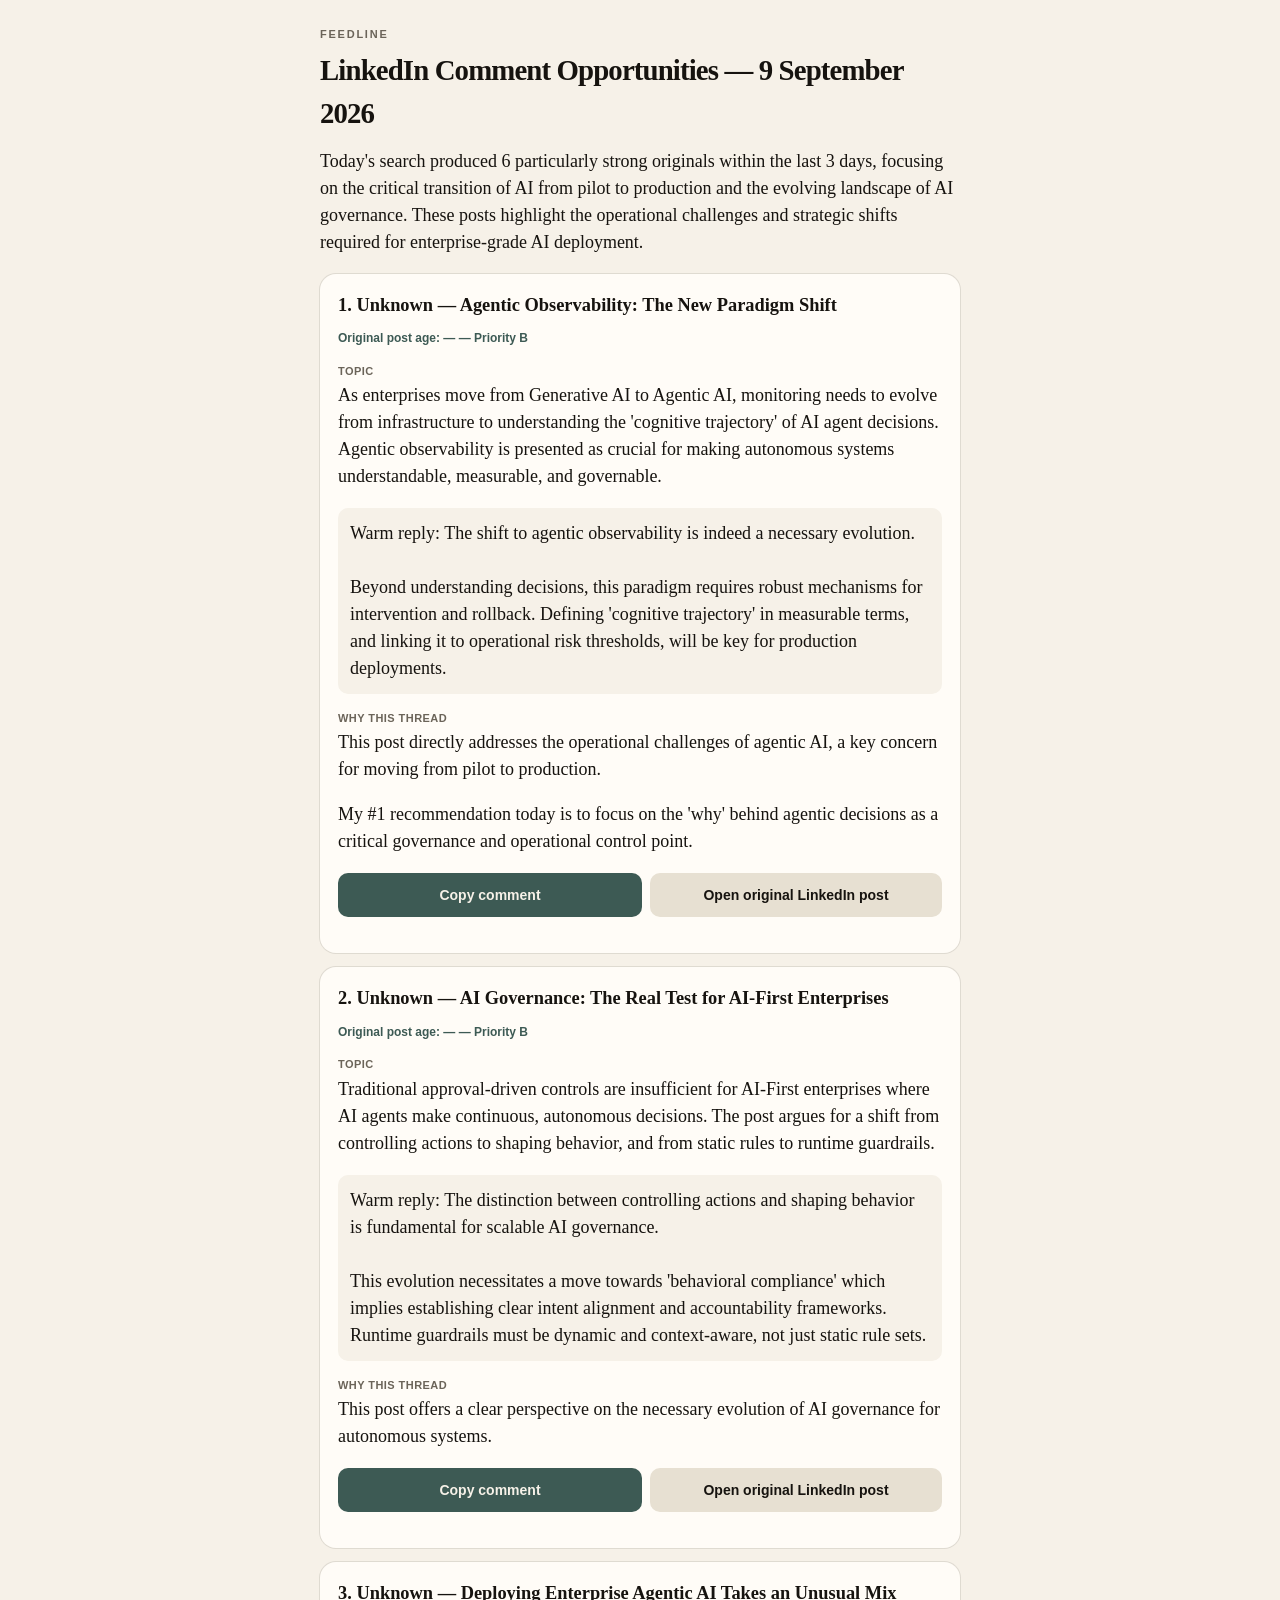
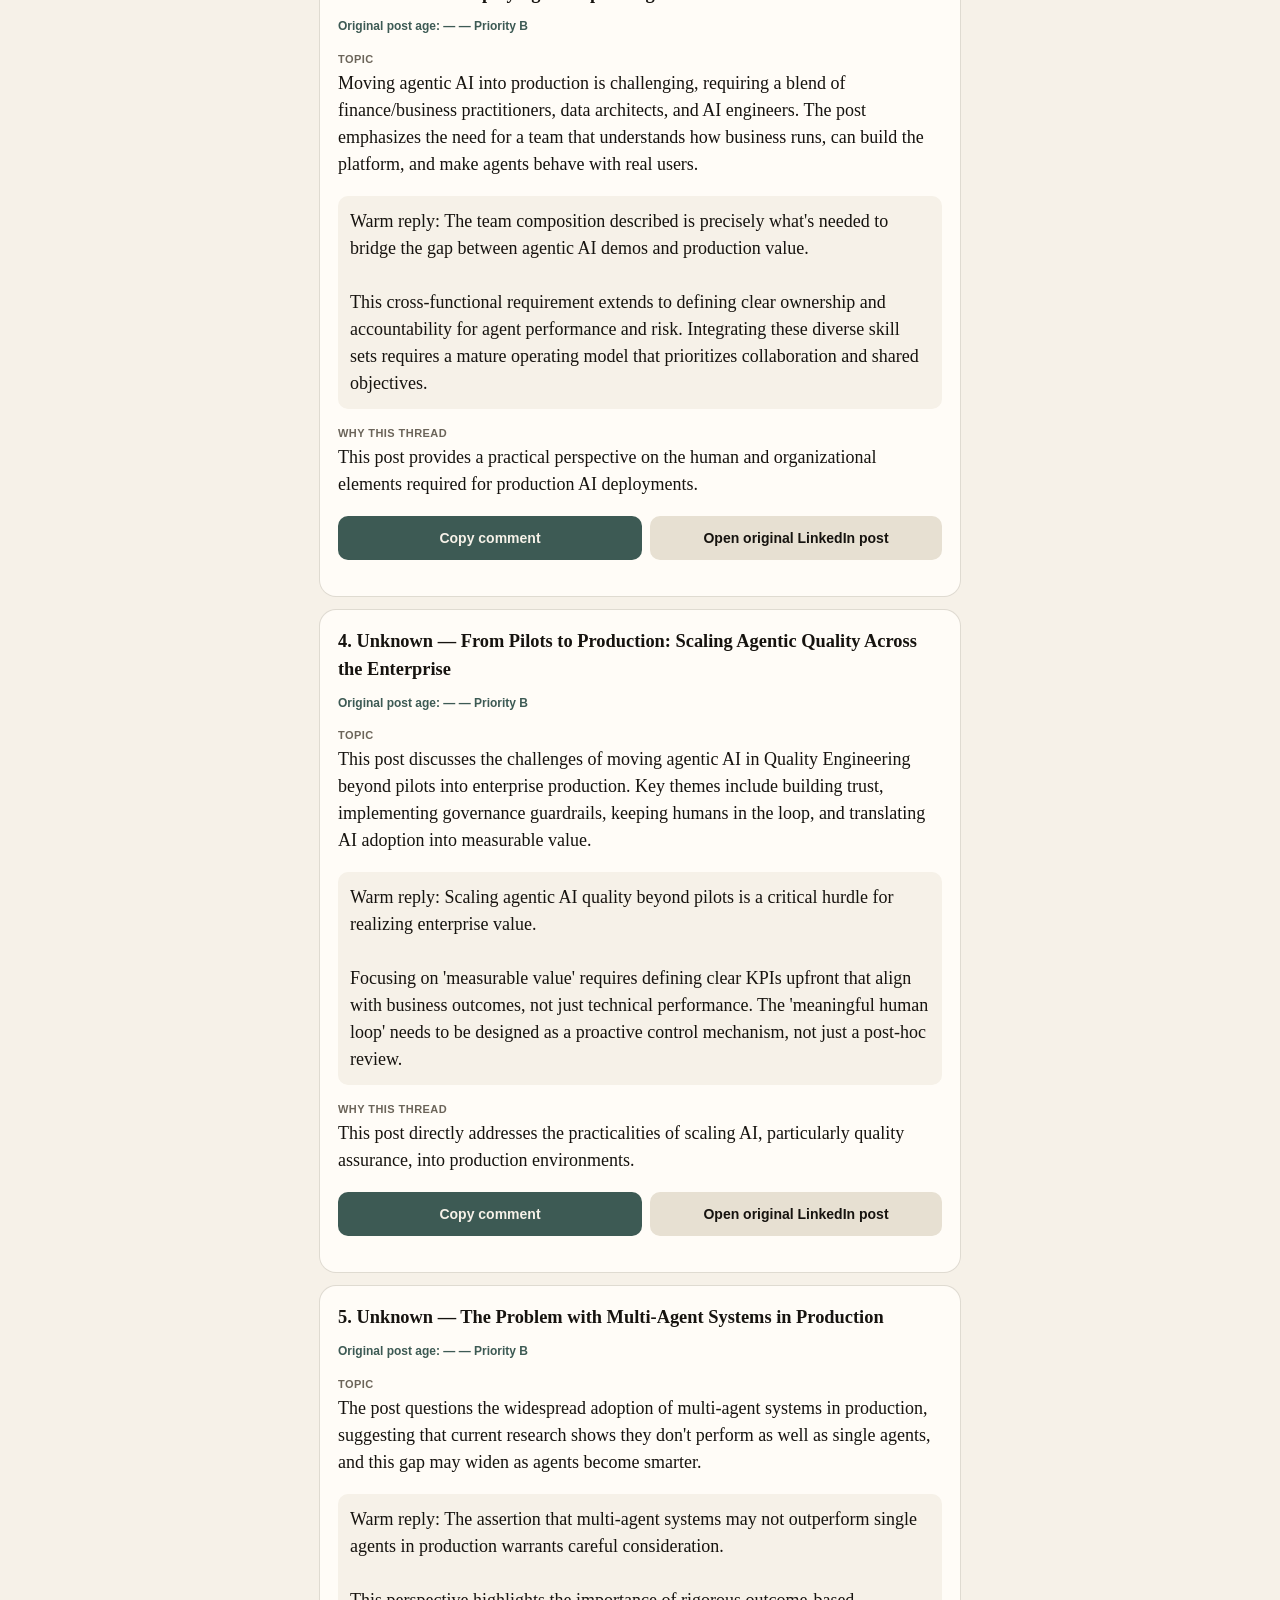
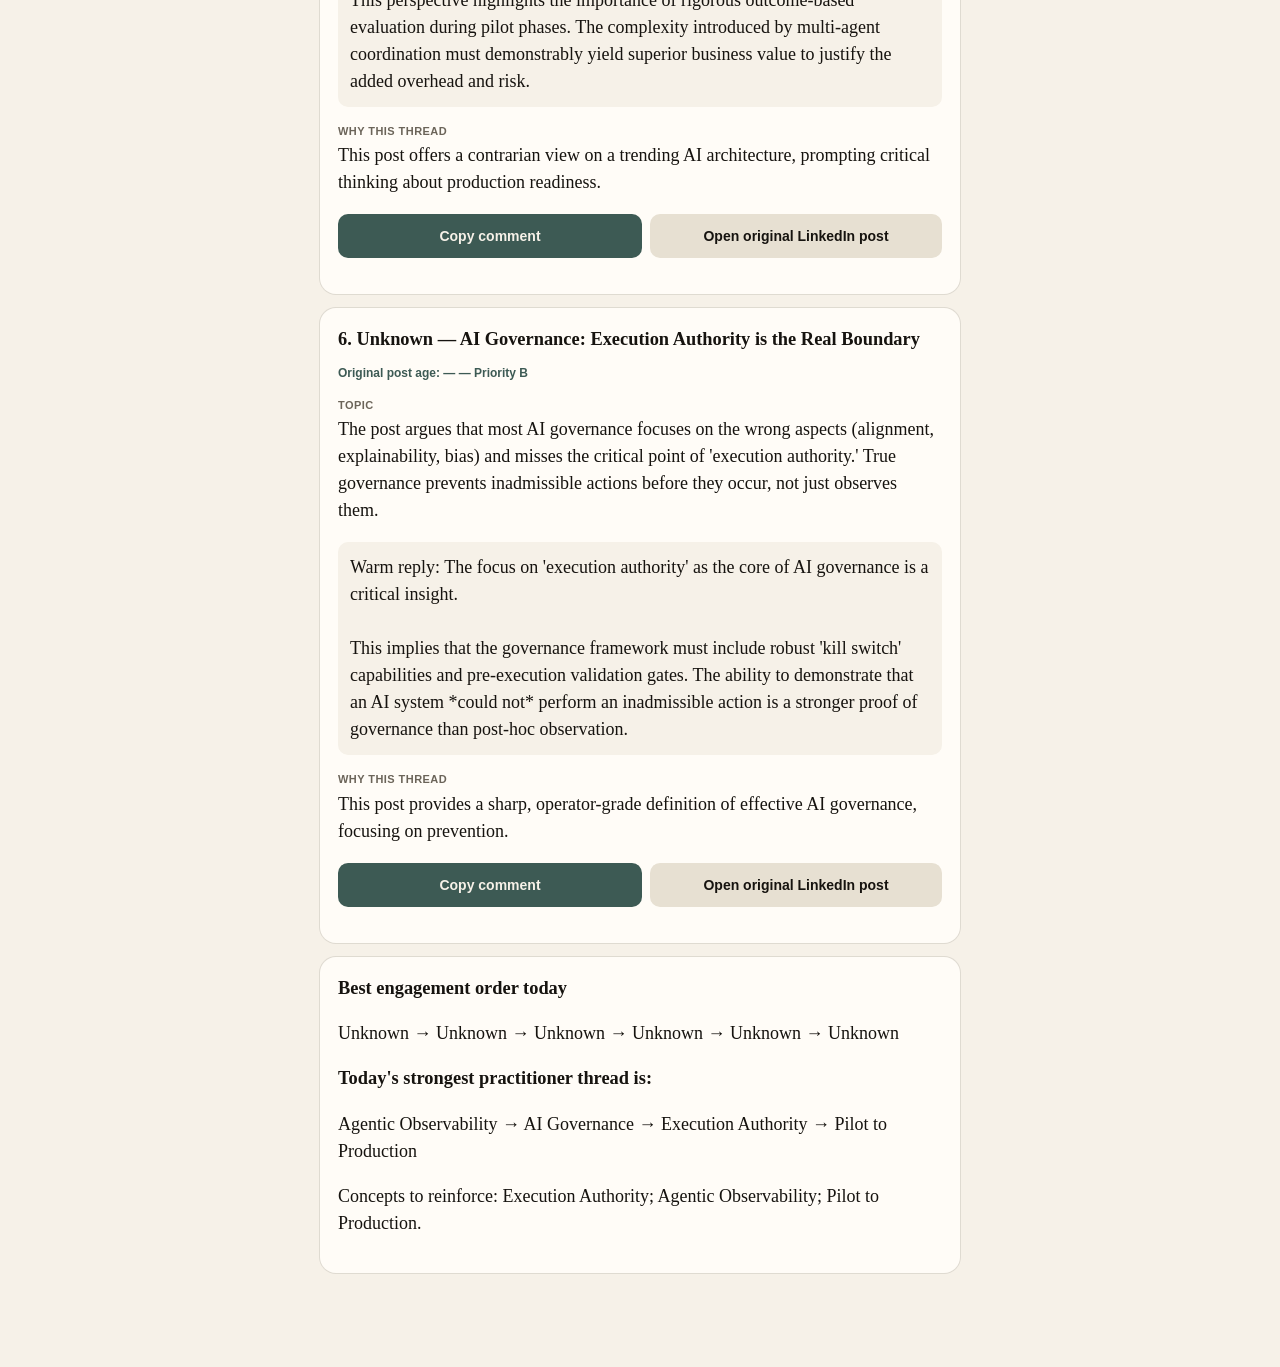
==== docs/index.html @ 88fc8168 "briefing 2026-09-09" ====
<!doctype html>
<html lang="en">
<head>
  <meta charset="utf-8"/>
  <meta name="viewport" content="width=device-width, initial-scale=1"/>
  <title>LinkedIn Comment Opportunities — 9 September 2026</title>
  <style>
    :root { --bg:#f6f1e8; --ink:#16130f; --muted:#6b6459; --card:#fffcf7; --accent:#3d5a54; --line:rgba(22,19,15,.1); }
    * { box-sizing: border-box; }
    body { margin:0; background:var(--bg); color:var(--ink); font: 18px/1.5 Georgia, serif; padding:28px 18px 80px; }
    main { max-width:40rem; margin:0 auto; }
    .kicker { font: 600 11px/1.2 Segoe UI, sans-serif; letter-spacing:.16em; text-transform:uppercase; color:var(--muted); }
    h1 { font-size:1.8rem; letter-spacing:-.03em; margin:8px 0 12px; }
    .lede { margin:0 0 18px; }
    .item { background:var(--card); border-radius:16px; padding:18px; box-shadow:0 0 0 1px var(--line); margin-bottom:14px; }
    h2 { font-size:1.15rem; margin:0 0 6px; }
    .pri { font: 600 12px/1.3 Segoe UI, sans-serif; color:var(--accent); }
    strong { font: 600 11px/1.2 Segoe UI, sans-serif; letter-spacing:.04em; text-transform:uppercase; color:var(--muted); display:block; margin-bottom:4px; }
    blockquote { margin:0 0 10px; padding:12px; background:var(--bg); border-radius:10px; white-space:pre-wrap; }
    .row { display:flex; gap:8px; }
    button, a { min-height:44px; flex:1; display:inline-flex; align-items:center; justify-content:center; border-radius:10px; text-decoration:none; font: 600 14px Segoe UI, sans-serif; }
    button { border:0; background:var(--accent); color:var(--bg); cursor:pointer; }
    a { background:#e7e0d2; color:var(--ink); }
  </style>
</head>
<body>
<main>
  <div class="kicker">Feedline</div>
  <h1>LinkedIn Comment Opportunities — 9 September 2026</h1>
  <p class="lede">Today's search produced 6 particularly strong originals within the last 3 days, focusing on the critical transition of AI from pilot to production and the evolving landscape of AI governance. These posts highlight the operational challenges and strategic shifts required for enterprise-grade AI deployment.</p>
  <section class="item">
  <h2>1. Unknown — Agentic Observability: The New Paradigm Shift</h2>
  <p class="pri">Original post age: — — Priority B</p>
  <p class="topic"><strong>Topic</strong> As enterprises move from Generative AI to Agentic AI, monitoring needs to evolve from infrastructure to understanding the 'cognitive trajectory' of AI agent decisions. Agentic observability is presented as crucial for making autonomous systems understandable, measurable, and governable.</p>
  <blockquote>Warm reply: The shift to agentic observability is indeed a necessary evolution.<br/><br/>Beyond understanding decisions, this paradigm requires robust mechanisms for intervention and rollback. Defining 'cognitive trajectory' in measurable terms, and linking it to operational risk thresholds, will be key for production deployments.</blockquote>
  <p class="why"><strong>Why this thread</strong> This post directly addresses the operational challenges of agentic AI, a key concern for moving from pilot to production.</p>
  <p class="note">My #1 recommendation today is to focus on the 'why' behind agentic decisions as a critical governance and operational control point.</p>
  <p class="row">
    <button type="button" data-copy="Warm reply: The shift to agentic observability is indeed a necessary evolution.

Beyond understanding decisions, this paradigm requires robust mechanisms for intervention and rollback. Defining 'cognitive trajectory' in measurable terms, and linking it to operational risk thresholds, will be key for production deployments.">Copy comment</button>
    <a href="https://www.linkedin.com/feed/update/urn:li:ugcPost:7501569066235486208" target="_blank" rel="noreferrer">Open original LinkedIn post</a>
  </p>
</section>
<section class="item">
  <h2>2. Unknown — AI Governance: The Real Test for AI-First Enterprises</h2>
  <p class="pri">Original post age: — — Priority B</p>
  <p class="topic"><strong>Topic</strong> Traditional approval-driven controls are insufficient for AI-First enterprises where AI agents make continuous, autonomous decisions. The post argues for a shift from controlling actions to shaping behavior, and from static rules to runtime guardrails.</p>
  <blockquote>Warm reply: The distinction between controlling actions and shaping behavior is fundamental for scalable AI governance.<br/><br/>This evolution necessitates a move towards 'behavioral compliance' which implies establishing clear intent alignment and accountability frameworks. Runtime guardrails must be dynamic and context-aware, not just static rule sets.</blockquote>
  <p class="why"><strong>Why this thread</strong> This post offers a clear perspective on the necessary evolution of AI governance for autonomous systems.</p>
  
  <p class="row">
    <button type="button" data-copy="Warm reply: The distinction between controlling actions and shaping behavior is fundamental for scalable AI governance.

This evolution necessitates a move towards 'behavioral compliance' which implies establishing clear intent alignment and accountability frameworks. Runtime guardrails must be dynamic and context-aware, not just static rule sets.">Copy comment</button>
    <a href="https://www.linkedin.com/feed/update/urn:li:ugcPost:7426933922481086464" target="_blank" rel="noreferrer">Open original LinkedIn post</a>
  </p>
</section>
<section class="item">
  <h2>3. Unknown — Deploying Enterprise Agentic AI Takes an Unusual Mix</h2>
  <p class="pri">Original post age: — — Priority B</p>
  <p class="topic"><strong>Topic</strong> Moving agentic AI into production is challenging, requiring a blend of finance/business practitioners, data architects, and AI engineers. The post emphasizes the need for a team that understands how business runs, can build the platform, and make agents behave with real users.</p>
  <blockquote>Warm reply: The team composition described is precisely what's needed to bridge the gap between agentic AI demos and production value.<br/><br/>This cross-functional requirement extends to defining clear ownership and accountability for agent performance and risk. Integrating these diverse skill sets requires a mature operating model that prioritizes collaboration and shared objectives.</blockquote>
  <p class="why"><strong>Why this thread</strong> This post provides a practical perspective on the human and organizational elements required for production AI deployments.</p>
  
  <p class="row">
    <button type="button" data-copy="Warm reply: The team composition described is precisely what's needed to bridge the gap between agentic AI demos and production value.

This cross-functional requirement extends to defining clear ownership and accountability for agent performance and risk. Integrating these diverse skill sets requires a mature operating model that prioritizes collaboration and shared objectives.">Copy comment</button>
    <a href="https://www.linkedin.com/feed/update/urn:li:share:7491062060735369216" target="_blank" rel="noreferrer">Open original LinkedIn post</a>
  </p>
</section>
<section class="item">
  <h2>4. Unknown — From Pilots to Production: Scaling Agentic Quality Across the Enterprise</h2>
  <p class="pri">Original post age: — — Priority B</p>
  <p class="topic"><strong>Topic</strong> This post discusses the challenges of moving agentic AI in Quality Engineering beyond pilots into enterprise production. Key themes include building trust, implementing governance guardrails, keeping humans in the loop, and translating AI adoption into measurable value.</p>
  <blockquote>Warm reply: Scaling agentic AI quality beyond pilots is a critical hurdle for realizing enterprise value.<br/><br/>Focusing on 'measurable value' requires defining clear KPIs upfront that align with business outcomes, not just technical performance. The 'meaningful human loop' needs to be designed as a proactive control mechanism, not just a post-hoc review.</blockquote>
  <p class="why"><strong>Why this thread</strong> This post directly addresses the practicalities of scaling AI, particularly quality assurance, into production environments.</p>
  
  <p class="row">
    <button type="button" data-copy="Warm reply: Scaling agentic AI quality beyond pilots is a critical hurdle for realizing enterprise value.

Focusing on 'measurable value' requires defining clear KPIs upfront that align with business outcomes, not just technical performance. The 'meaningful human loop' needs to be designed as a proactive control mechanism, not just a post-hoc review.">Copy comment</button>
    <a href="https://www.linkedin.com/feed/update/urn:li:share:7503001369935654912" target="_blank" rel="noreferrer">Open original LinkedIn post</a>
  </p>
</section>
<section class="item">
  <h2>5. Unknown — The Problem with Multi-Agent Systems in Production</h2>
  <p class="pri">Original post age: — — Priority B</p>
  <p class="topic"><strong>Topic</strong> The post questions the widespread adoption of multi-agent systems in production, suggesting that current research shows they don't perform as well as single agents, and this gap may widen as agents become smarter.</p>
  <blockquote>Warm reply: The assertion that multi-agent systems may not outperform single agents in production warrants careful consideration.<br/><br/>This perspective highlights the importance of rigorous outcome-based evaluation during pilot phases. The complexity introduced by multi-agent coordination must demonstrably yield superior business value to justify the added overhead and risk.</blockquote>
  <p class="why"><strong>Why this thread</strong> This post offers a contrarian view on a trending AI architecture, prompting critical thinking about production readiness.</p>
  
  <p class="row">
    <button type="button" data-copy="Warm reply: The assertion that multi-agent systems may not outperform single agents in production warrants careful consideration.

This perspective highlights the importance of rigorous outcome-based evaluation during pilot phases. The complexity introduced by multi-agent coordination must demonstrably yield superior business value to justify the added overhead and risk.">Copy comment</button>
    <a href="https://www.linkedin.com/feed/update/urn:li:ugcPost:7501800679838003200" target="_blank" rel="noreferrer">Open original LinkedIn post</a>
  </p>
</section>
<section class="item">
  <h2>6. Unknown — AI Governance: Execution Authority is the Real Boundary</h2>
  <p class="pri">Original post age: — — Priority B</p>
  <p class="topic"><strong>Topic</strong> The post argues that most AI governance focuses on the wrong aspects (alignment, explainability, bias) and misses the critical point of 'execution authority.' True governance prevents inadmissible actions before they occur, not just observes them.</p>
  <blockquote>Warm reply: The focus on 'execution authority' as the core of AI governance is a critical insight.<br/><br/>This implies that the governance framework must include robust 'kill switch' capabilities and pre-execution validation gates. The ability to demonstrate that an AI system *could not* perform an inadmissible action is a stronger proof of governance than post-hoc observation.</blockquote>
  <p class="why"><strong>Why this thread</strong> This post provides a sharp, operator-grade definition of effective AI governance, focusing on prevention.</p>
  
  <p class="row">
    <button type="button" data-copy="Warm reply: The focus on 'execution authority' as the core of AI governance is a critical insight.

This implies that the governance framework must include robust 'kill switch' capabilities and pre-execution validation gates. The ability to demonstrate that an AI system *could not* perform an inadmissible action is a stronger proof of governance than post-hoc observation.">Copy comment</button>
    <a href="https://www.linkedin.com/feed/update/urn:li:ugcPost:7500919466998992896" target="_blank" rel="noreferrer">Open original LinkedIn post</a>
  </p>
</section>
  <section class="item">
    <h2>Best engagement order today</h2>
    <p>Unknown → Unknown → Unknown → Unknown → Unknown → Unknown</p>
    <h2>Today's strongest practitioner thread is:</h2>
    <p>Agentic Observability → AI Governance → Execution Authority → Pilot to Production</p>
    <p>Concepts to reinforce: Execution Authority; Agentic Observability; Pilot to Production.</p>
  </section>
</main>
<script>
  document.querySelectorAll("[data-copy]").forEach((btn) => {
    btn.addEventListener("click", async () => {
      const text = btn.getAttribute("data-copy") || "";
      try { await navigator.clipboard.writeText(text); btn.textContent = "Copied";
        setTimeout(() => { btn.textContent = "Copy comment"; }, 1400); } catch {}
    });
  });
</script>
</body>
</html>
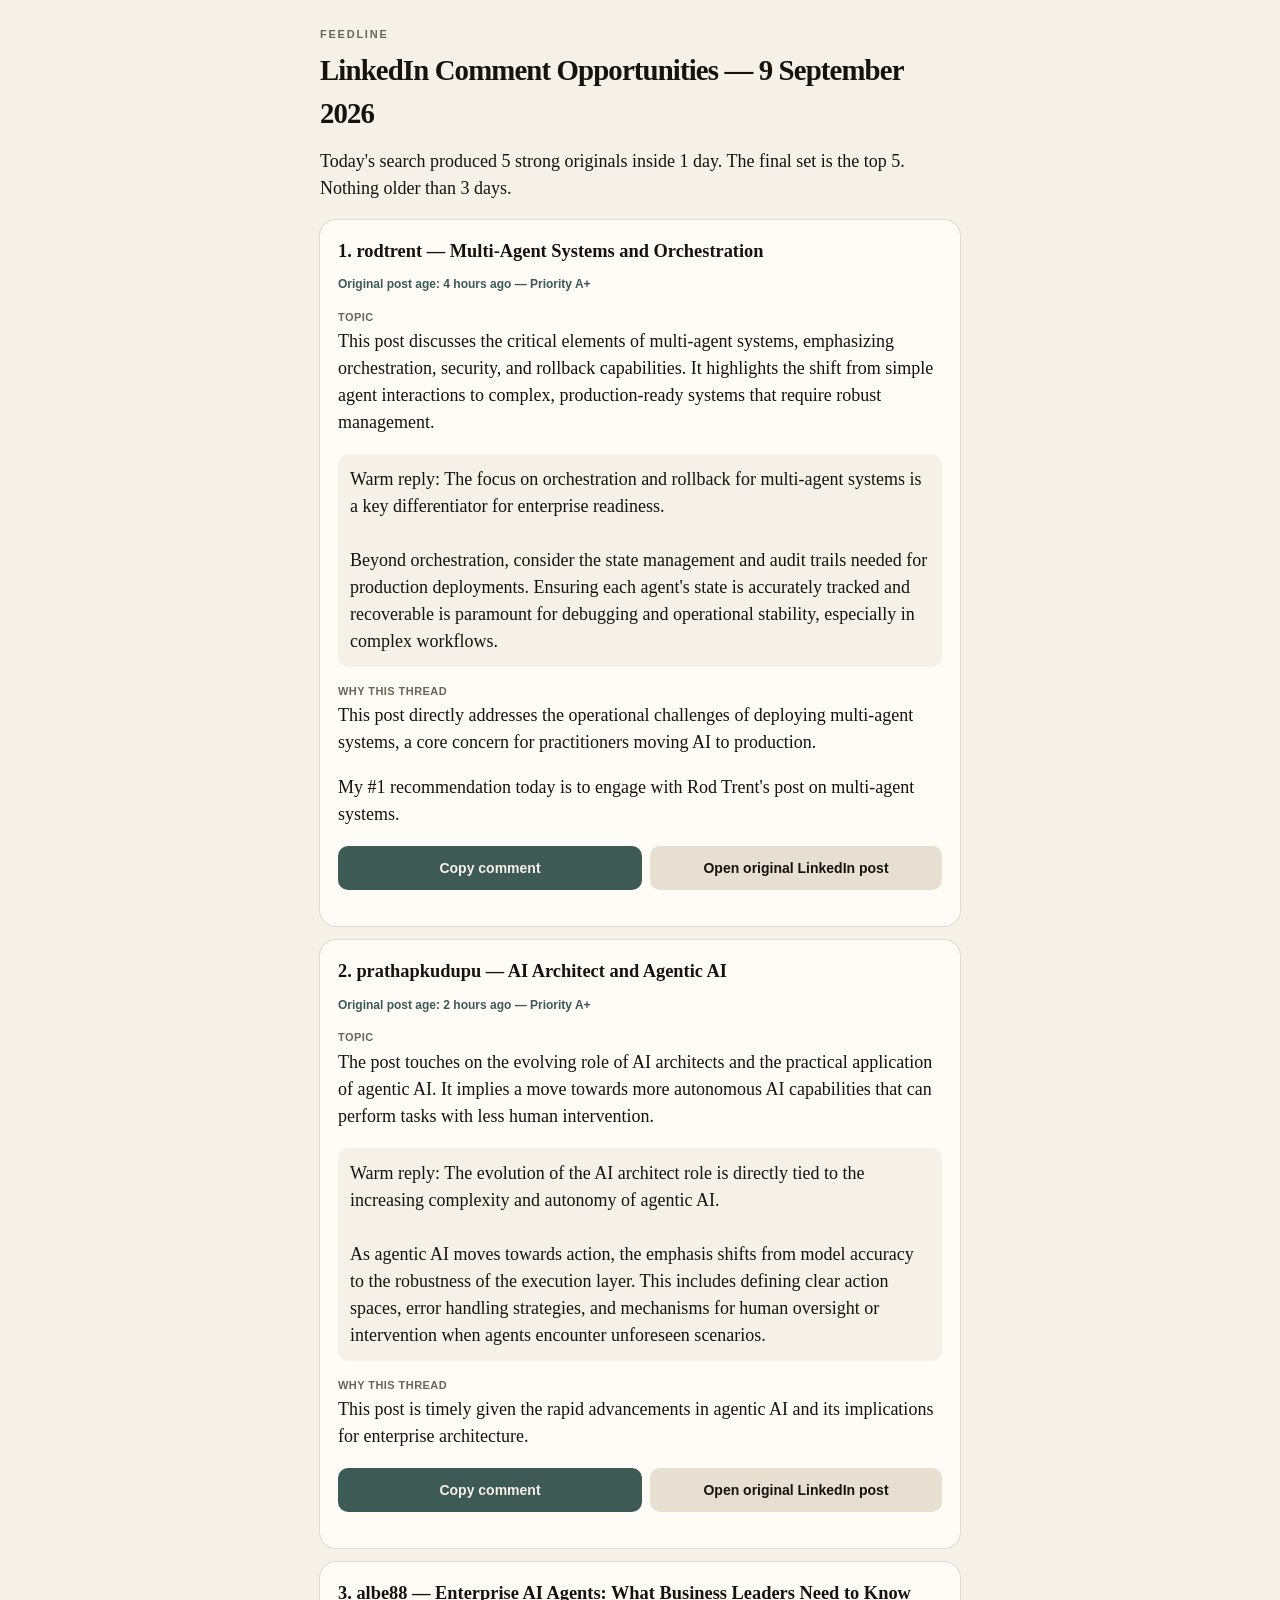
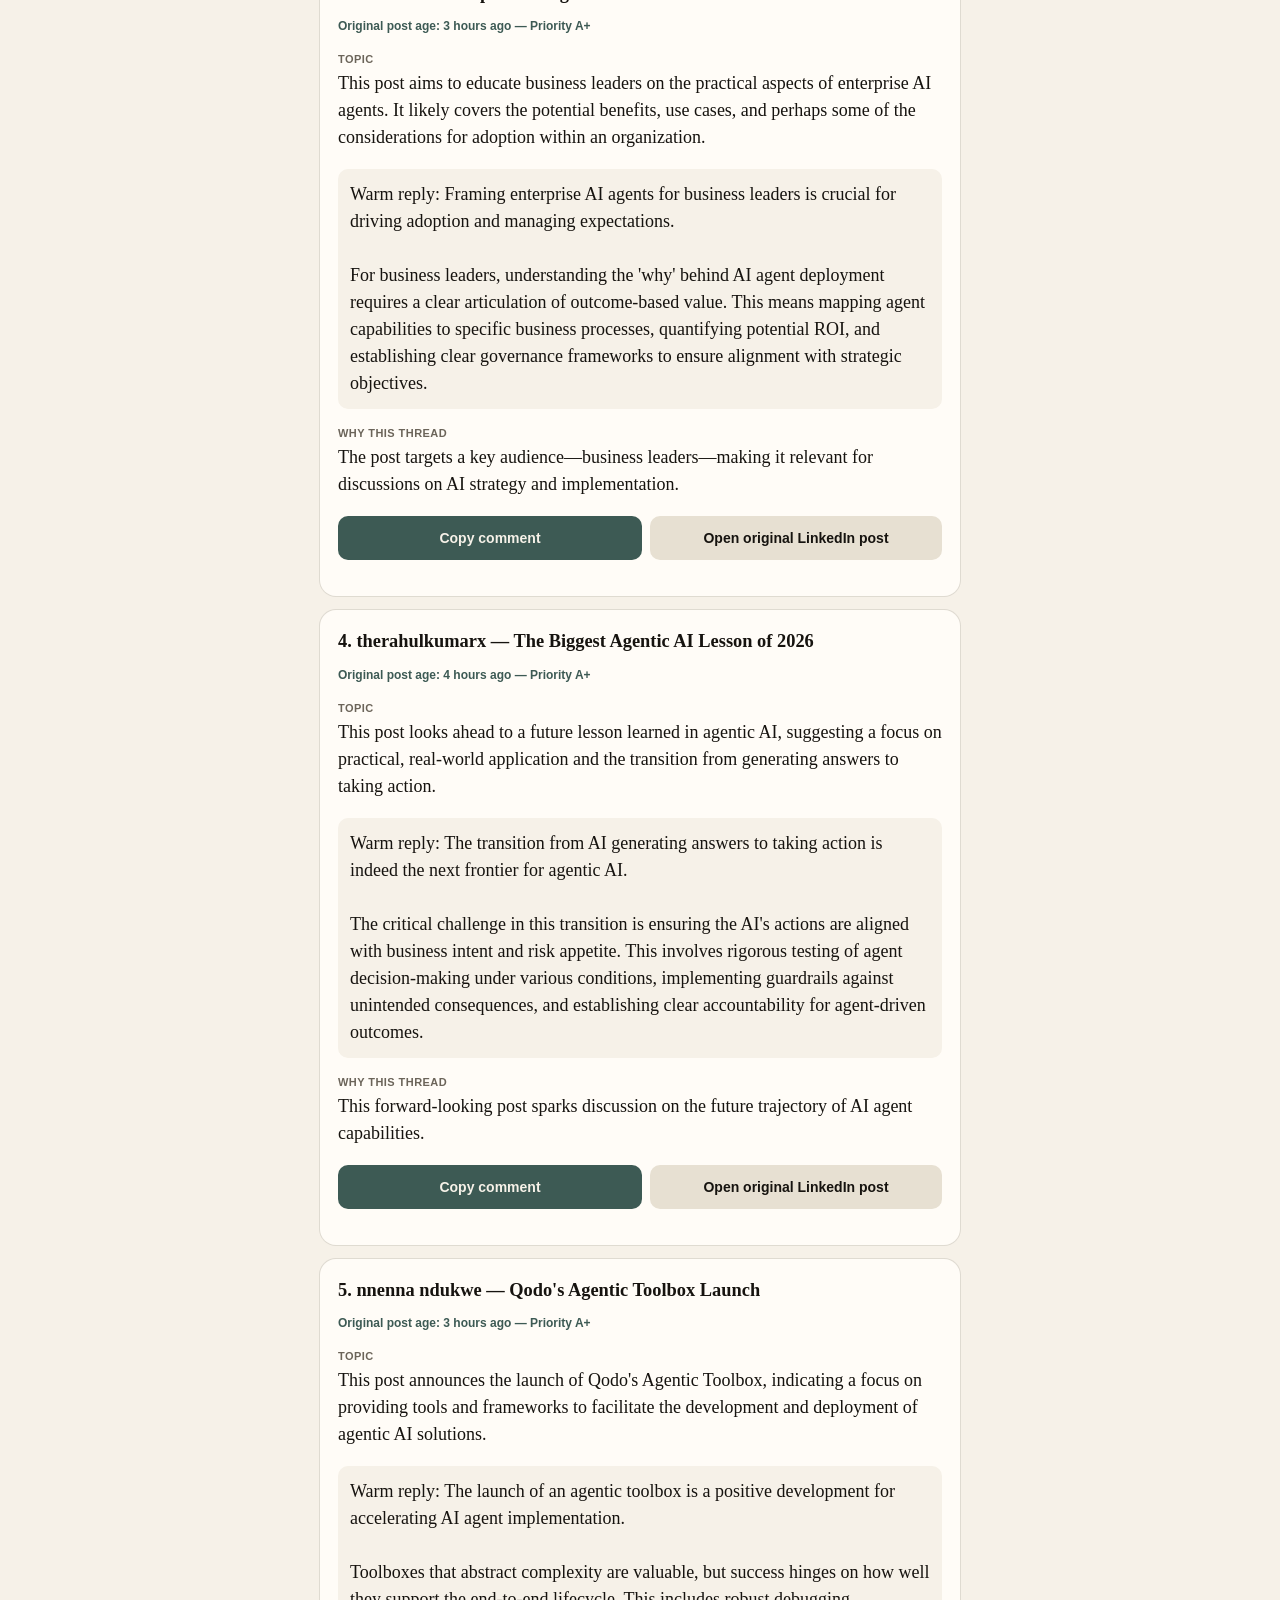
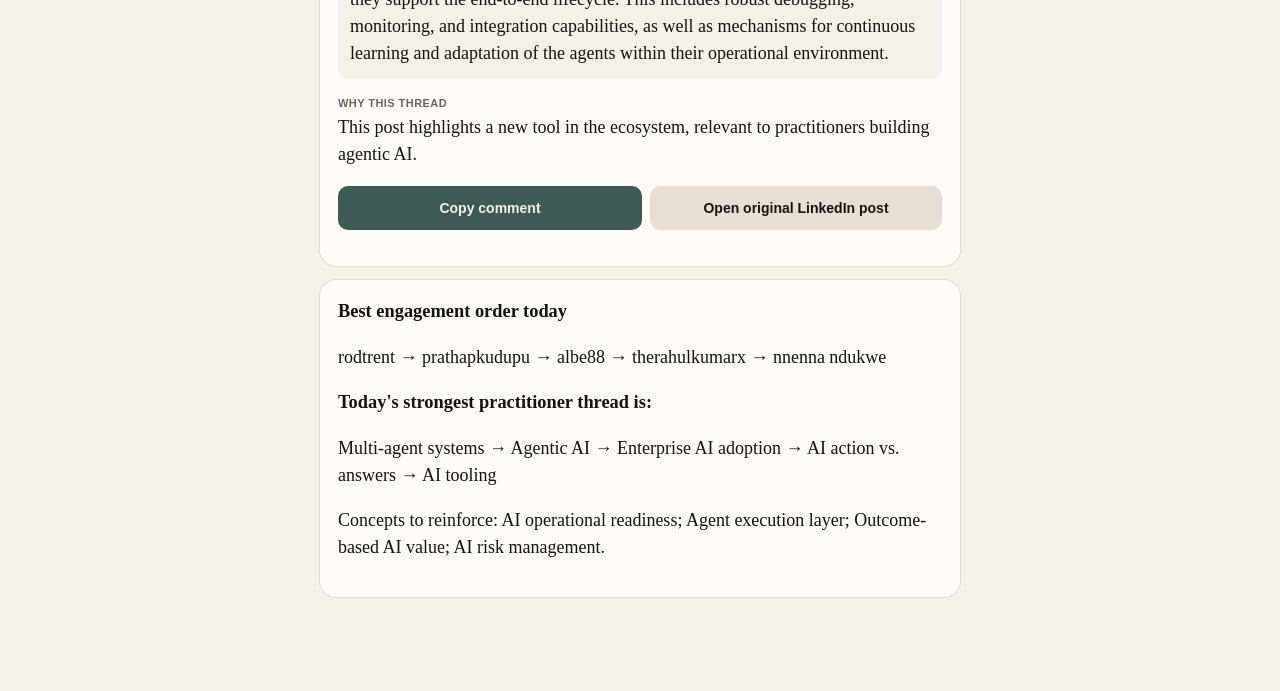
==== commit b91be38e: "briefing 2026-09-09" ====
--- a/docs/index.html
+++ b/docs/index.html
@@ -27,97 +27,83 @@
 <main>
   <div class="kicker">Feedline</div>
   <h1>LinkedIn Comment Opportunities — 9 September 2026</h1>
-  <p class="lede">Today's search produced 6 particularly strong originals within the last 3 days, focusing on the critical transition of AI from pilot to production and the evolving landscape of AI governance. These posts highlight the operational challenges and strategic shifts required for enterprise-grade AI deployment.</p>
+  <p class="lede">Today's search produced 5 strong originals inside 1 day. The final set is the top 5. Nothing older than 3 days.</p>
   <section class="item">
-  <h2>1. Unknown — Agentic Observability: The New Paradigm Shift</h2>
-  <p class="pri">Original post age: — — Priority B</p>
-  <p class="topic"><strong>Topic</strong> As enterprises move from Generative AI to Agentic AI, monitoring needs to evolve from infrastructure to understanding the 'cognitive trajectory' of AI agent decisions. Agentic observability is presented as crucial for making autonomous systems understandable, measurable, and governable.</p>
-  <blockquote>Warm reply: The shift to agentic observability is indeed a necessary evolution.<br/><br/>Beyond understanding decisions, this paradigm requires robust mechanisms for intervention and rollback. Defining 'cognitive trajectory' in measurable terms, and linking it to operational risk thresholds, will be key for production deployments.</blockquote>
-  <p class="why"><strong>Why this thread</strong> This post directly addresses the operational challenges of agentic AI, a key concern for moving from pilot to production.</p>
-  <p class="note">My #1 recommendation today is to focus on the 'why' behind agentic decisions as a critical governance and operational control point.</p>
+  <h2>1. rodtrent — Multi-Agent Systems and Orchestration</h2>
+  <p class="pri">Original post age: 4 hours ago — Priority A+</p>
+  <p class="topic"><strong>Topic</strong> This post discusses the critical elements of multi-agent systems, emphasizing orchestration, security, and rollback capabilities. It highlights the shift from simple agent interactions to complex, production-ready systems that require robust management.</p>
+  <blockquote>Warm reply: The focus on orchestration and rollback for multi-agent systems is a key differentiator for enterprise readiness.<br/><br/>Beyond orchestration, consider the state management and audit trails needed for production deployments. Ensuring each agent's state is accurately tracked and recoverable is paramount for debugging and operational stability, especially in complex workflows.</blockquote>
+  <p class="why"><strong>Why this thread</strong> This post directly addresses the operational challenges of deploying multi-agent systems, a core concern for practitioners moving AI to production.</p>
+  <p class="note">My #1 recommendation today is to engage with Rod Trent's post on multi-agent systems.</p>
   <p class="row">
-    <button type="button" data-copy="Warm reply: The shift to agentic observability is indeed a necessary evolution.
+    <button type="button" data-copy="Warm reply: The focus on orchestration and rollback for multi-agent systems is a key differentiator for enterprise readiness.
 
-Beyond understanding decisions, this paradigm requires robust mechanisms for intervention and rollback. Defining 'cognitive trajectory' in measurable terms, and linking it to operational risk thresholds, will be key for production deployments.">Copy comment</button>
-    <a href="https://www.linkedin.com/feed/update/urn:li:ugcPost:7501569066235486208" target="_blank" rel="noreferrer">Open original LinkedIn post</a>
+Beyond orchestration, consider the state management and audit trails needed for production deployments. Ensuring each agent's state is accurately tracked and recoverable is paramount for debugging and operational stability, especially in complex workflows.">Copy comment</button>
+    <a href="https://www.linkedin.com/posts/rodtrent_multi-agent-systems-and-orchestration-the-activity-7503423388833640448-Z2Zv" target="_blank" rel="noreferrer">Open original LinkedIn post</a>
   </p>
 </section>
 <section class="item">
-  <h2>2. Unknown — AI Governance: The Real Test for AI-First Enterprises</h2>
-  <p class="pri">Original post age: — — Priority B</p>
-  <p class="topic"><strong>Topic</strong> Traditional approval-driven controls are insufficient for AI-First enterprises where AI agents make continuous, autonomous decisions. The post argues for a shift from controlling actions to shaping behavior, and from static rules to runtime guardrails.</p>
-  <blockquote>Warm reply: The distinction between controlling actions and shaping behavior is fundamental for scalable AI governance.<br/><br/>This evolution necessitates a move towards 'behavioral compliance' which implies establishing clear intent alignment and accountability frameworks. Runtime guardrails must be dynamic and context-aware, not just static rule sets.</blockquote>
-  <p class="why"><strong>Why this thread</strong> This post offers a clear perspective on the necessary evolution of AI governance for autonomous systems.</p>
+  <h2>2. prathapkudupu — AI Architect and Agentic AI</h2>
+  <p class="pri">Original post age: 2 hours ago — Priority A+</p>
+  <p class="topic"><strong>Topic</strong> The post touches on the evolving role of AI architects and the practical application of agentic AI. It implies a move towards more autonomous AI capabilities that can perform tasks with less human intervention.</p>
+  <blockquote>Warm reply: The evolution of the AI architect role is directly tied to the increasing complexity and autonomy of agentic AI.<br/><br/>As agentic AI moves towards action, the emphasis shifts from model accuracy to the robustness of the execution layer. This includes defining clear action spaces, error handling strategies, and mechanisms for human oversight or intervention when agents encounter unforeseen scenarios.</blockquote>
+  <p class="why"><strong>Why this thread</strong> This post is timely given the rapid advancements in agentic AI and its implications for enterprise architecture.</p>
   
   <p class="row">
-    <button type="button" data-copy="Warm reply: The distinction between controlling actions and shaping behavior is fundamental for scalable AI governance.
+    <button type="button" data-copy="Warm reply: The evolution of the AI architect role is directly tied to the increasing complexity and autonomy of agentic AI.
 
-This evolution necessitates a move towards 'behavioral compliance' which implies establishing clear intent alignment and accountability frameworks. Runtime guardrails must be dynamic and context-aware, not just static rule sets.">Copy comment</button>
-    <a href="https://www.linkedin.com/feed/update/urn:li:ugcPost:7426933922481086464" target="_blank" rel="noreferrer">Open original LinkedIn post</a>
+As agentic AI moves towards action, the emphasis shifts from model accuracy to the robustness of the execution layer. This includes defining clear action spaces, error handling strategies, and mechanisms for human oversight or intervention when agents encounter unforeseen scenarios.">Copy comment</button>
+    <a href="https://www.linkedin.com/posts/prathapkudupu_ai-artificialintelligence-aiarchitect-activity-7503450584704991232-O6sh" target="_blank" rel="noreferrer">Open original LinkedIn post</a>
   </p>
 </section>
 <section class="item">
-  <h2>3. Unknown — Deploying Enterprise Agentic AI Takes an Unusual Mix</h2>
-  <p class="pri">Original post age: — — Priority B</p>
-  <p class="topic"><strong>Topic</strong> Moving agentic AI into production is challenging, requiring a blend of finance/business practitioners, data architects, and AI engineers. The post emphasizes the need for a team that understands how business runs, can build the platform, and make agents behave with real users.</p>
-  <blockquote>Warm reply: The team composition described is precisely what's needed to bridge the gap between agentic AI demos and production value.<br/><br/>This cross-functional requirement extends to defining clear ownership and accountability for agent performance and risk. Integrating these diverse skill sets requires a mature operating model that prioritizes collaboration and shared objectives.</blockquote>
-  <p class="why"><strong>Why this thread</strong> This post provides a practical perspective on the human and organizational elements required for production AI deployments.</p>
+  <h2>3. albe88 — Enterprise AI Agents: What Business Leaders Need to Know</h2>
+  <p class="pri">Original post age: 3 hours ago — Priority A+</p>
+  <p class="topic"><strong>Topic</strong> This post aims to educate business leaders on the practical aspects of enterprise AI agents. It likely covers the potential benefits, use cases, and perhaps some of the considerations for adoption within an organization.</p>
+  <blockquote>Warm reply: Framing enterprise AI agents for business leaders is crucial for driving adoption and managing expectations.<br/><br/>For business leaders, understanding the 'why' behind AI agent deployment requires a clear articulation of outcome-based value. This means mapping agent capabilities to specific business processes, quantifying potential ROI, and establishing clear governance frameworks to ensure alignment with strategic objectives.</blockquote>
+  <p class="why"><strong>Why this thread</strong> The post targets a key audience—business leaders—making it relevant for discussions on AI strategy and implementation.</p>
   
   <p class="row">
-    <button type="button" data-copy="Warm reply: The team composition described is precisely what's needed to bridge the gap between agentic AI demos and production value.
+    <button type="button" data-copy="Warm reply: Framing enterprise AI agents for business leaders is crucial for driving adoption and managing expectations.
 
-This cross-functional requirement extends to defining clear ownership and accountability for agent performance and risk. Integrating these diverse skill sets requires a mature operating model that prioritizes collaboration and shared objectives.">Copy comment</button>
-    <a href="https://www.linkedin.com/feed/update/urn:li:share:7491062060735369216" target="_blank" rel="noreferrer">Open original LinkedIn post</a>
+For business leaders, understanding the 'why' behind AI agent deployment requires a clear articulation of outcome-based value. This means mapping agent capabilities to specific business processes, quantifying potential ROI, and establishing clear governance frameworks to ensure alignment with strategic objectives.">Copy comment</button>
+    <a href="https://www.linkedin.com/posts/albe88_aiagents-enterpriseai-aigovernance-activity-7503438494082445312-mMGJ" target="_blank" rel="noreferrer">Open original LinkedIn post</a>
   </p>
 </section>
 <section class="item">
-  <h2>4. Unknown — From Pilots to Production: Scaling Agentic Quality Across the Enterprise</h2>
-  <p class="pri">Original post age: — — Priority B</p>
-  <p class="topic"><strong>Topic</strong> This post discusses the challenges of moving agentic AI in Quality Engineering beyond pilots into enterprise production. Key themes include building trust, implementing governance guardrails, keeping humans in the loop, and translating AI adoption into measurable value.</p>
-  <blockquote>Warm reply: Scaling agentic AI quality beyond pilots is a critical hurdle for realizing enterprise value.<br/><br/>Focusing on 'measurable value' requires defining clear KPIs upfront that align with business outcomes, not just technical performance. The 'meaningful human loop' needs to be designed as a proactive control mechanism, not just a post-hoc review.</blockquote>
-  <p class="why"><strong>Why this thread</strong> This post directly addresses the practicalities of scaling AI, particularly quality assurance, into production environments.</p>
+  <h2>4. therahulkumarx — The Biggest Agentic AI Lesson of 2026</h2>
+  <p class="pri">Original post age: 4 hours ago — Priority A+</p>
+  <p class="topic"><strong>Topic</strong> This post looks ahead to a future lesson learned in agentic AI, suggesting a focus on practical, real-world application and the transition from generating answers to taking action.</p>
+  <blockquote>Warm reply: The transition from AI generating answers to taking action is indeed the next frontier for agentic AI.<br/><br/>The critical challenge in this transition is ensuring the AI's actions are aligned with business intent and risk appetite. This involves rigorous testing of agent decision-making under various conditions, implementing guardrails against unintended consequences, and establishing clear accountability for agent-driven outcomes.</blockquote>
+  <p class="why"><strong>Why this thread</strong> This forward-looking post sparks discussion on the future trajectory of AI agent capabilities.</p>
   
   <p class="row">
-    <button type="button" data-copy="Warm reply: Scaling agentic AI quality beyond pilots is a critical hurdle for realizing enterprise value.
+    <button type="button" data-copy="Warm reply: The transition from AI generating answers to taking action is indeed the next frontier for agentic AI.
 
-Focusing on 'measurable value' requires defining clear KPIs upfront that align with business outcomes, not just technical performance. The 'meaningful human loop' needs to be designed as a proactive control mechanism, not just a post-hoc review.">Copy comment</button>
-    <a href="https://www.linkedin.com/feed/update/urn:li:share:7503001369935654912" target="_blank" rel="noreferrer">Open original LinkedIn post</a>
+The critical challenge in this transition is ensuring the AI's actions are aligned with business intent and risk appetite. This involves rigorous testing of agent decision-making under various conditions, implementing guardrails against unintended consequences, and establishing clear accountability for agent-driven outcomes.">Copy comment</button>
+    <a href="https://www.linkedin.com/posts/therahulkumarx_the-biggest-agentic-ai-lesson-of-2026-isnt-activity-7503422962323070976-h7Fa" target="_blank" rel="noreferrer">Open original LinkedIn post</a>
   </p>
 </section>
 <section class="item">
-  <h2>5. Unknown — The Problem with Multi-Agent Systems in Production</h2>
-  <p class="pri">Original post age: — — Priority B</p>
-  <p class="topic"><strong>Topic</strong> The post questions the widespread adoption of multi-agent systems in production, suggesting that current research shows they don't perform as well as single agents, and this gap may widen as agents become smarter.</p>
-  <blockquote>Warm reply: The assertion that multi-agent systems may not outperform single agents in production warrants careful consideration.<br/><br/>This perspective highlights the importance of rigorous outcome-based evaluation during pilot phases. The complexity introduced by multi-agent coordination must demonstrably yield superior business value to justify the added overhead and risk.</blockquote>
-  <p class="why"><strong>Why this thread</strong> This post offers a contrarian view on a trending AI architecture, prompting critical thinking about production readiness.</p>
+  <h2>5. nnenna ndukwe — Qodo's Agentic Toolbox Launch</h2>
+  <p class="pri">Original post age: 3 hours ago — Priority A+</p>
+  <p class="topic"><strong>Topic</strong> This post announces the launch of Qodo's Agentic Toolbox, indicating a focus on providing tools and frameworks to facilitate the development and deployment of agentic AI solutions.</p>
+  <blockquote>Warm reply: The launch of an agentic toolbox is a positive development for accelerating AI agent implementation.<br/><br/>Toolboxes that abstract complexity are valuable, but success hinges on how well they support the end-to-end lifecycle. This includes robust debugging, monitoring, and integration capabilities, as well as mechanisms for continuous learning and adaptation of the agents within their operational environment.</blockquote>
+  <p class="why"><strong>Why this thread</strong> This post highlights a new tool in the ecosystem, relevant to practitioners building agentic AI.</p>
   
   <p class="row">
-    <button type="button" data-copy="Warm reply: The assertion that multi-agent systems may not outperform single agents in production warrants careful consideration.
+    <button type="button" data-copy="Warm reply: The launch of an agentic toolbox is a positive development for accelerating AI agent implementation.
 
-This perspective highlights the importance of rigorous outcome-based evaluation during pilot phases. The complexity introduced by multi-agent coordination must demonstrably yield superior business value to justify the added overhead and risk.">Copy comment</button>
-    <a href="https://www.linkedin.com/feed/update/urn:li:ugcPost:7501800679838003200" target="_blank" rel="noreferrer">Open original LinkedIn post</a>
-  </p>
-</section>
-<section class="item">
-  <h2>6. Unknown — AI Governance: Execution Authority is the Real Boundary</h2>
-  <p class="pri">Original post age: — — Priority B</p>
-  <p class="topic"><strong>Topic</strong> The post argues that most AI governance focuses on the wrong aspects (alignment, explainability, bias) and misses the critical point of 'execution authority.' True governance prevents inadmissible actions before they occur, not just observes them.</p>
-  <blockquote>Warm reply: The focus on 'execution authority' as the core of AI governance is a critical insight.<br/><br/>This implies that the governance framework must include robust 'kill switch' capabilities and pre-execution validation gates. The ability to demonstrate that an AI system *could not* perform an inadmissible action is a stronger proof of governance than post-hoc observation.</blockquote>
-  <p class="why"><strong>Why this thread</strong> This post provides a sharp, operator-grade definition of effective AI governance, focusing on prevention.</p>
-  
-  <p class="row">
-    <button type="button" data-copy="Warm reply: The focus on 'execution authority' as the core of AI governance is a critical insight.
-
-This implies that the governance framework must include robust 'kill switch' capabilities and pre-execution validation gates. The ability to demonstrate that an AI system *could not* perform an inadmissible action is a stronger proof of governance than post-hoc observation.">Copy comment</button>
-    <a href="https://www.linkedin.com/feed/update/urn:li:ugcPost:7500919466998992896" target="_blank" rel="noreferrer">Open original LinkedIn post</a>
+Toolboxes that abstract complexity are valuable, but success hinges on how well they support the end-to-end lifecycle. This includes robust debugging, monitoring, and integration capabilities, as well as mechanisms for continuous learning and adaptation of the agents within their operational environment.">Copy comment</button>
+    <a href="https://www.linkedin.com/posts/nnenna-ndukwe_today-we-launched-qodos-agentic-toolbox-activity-7503439121554685953-wYZb" target="_blank" rel="noreferrer">Open original LinkedIn post</a>
   </p>
 </section>
   <section class="item">
     <h2>Best engagement order today</h2>
-    <p>Unknown → Unknown → Unknown → Unknown → Unknown → Unknown</p>
+    <p>rodtrent → prathapkudupu → albe88 → therahulkumarx → nnenna ndukwe</p>
     <h2>Today's strongest practitioner thread is:</h2>
-    <p>Agentic Observability → AI Governance → Execution Authority → Pilot to Production</p>
-    <p>Concepts to reinforce: Execution Authority; Agentic Observability; Pilot to Production.</p>
+    <p>Multi-agent systems → Agentic AI → Enterprise AI adoption → AI action vs. answers → AI tooling</p>
+    <p>Concepts to reinforce: AI operational readiness; Agent execution layer; Outcome-based AI value; AI risk management.</p>
   </section>
 </main>
 <script>
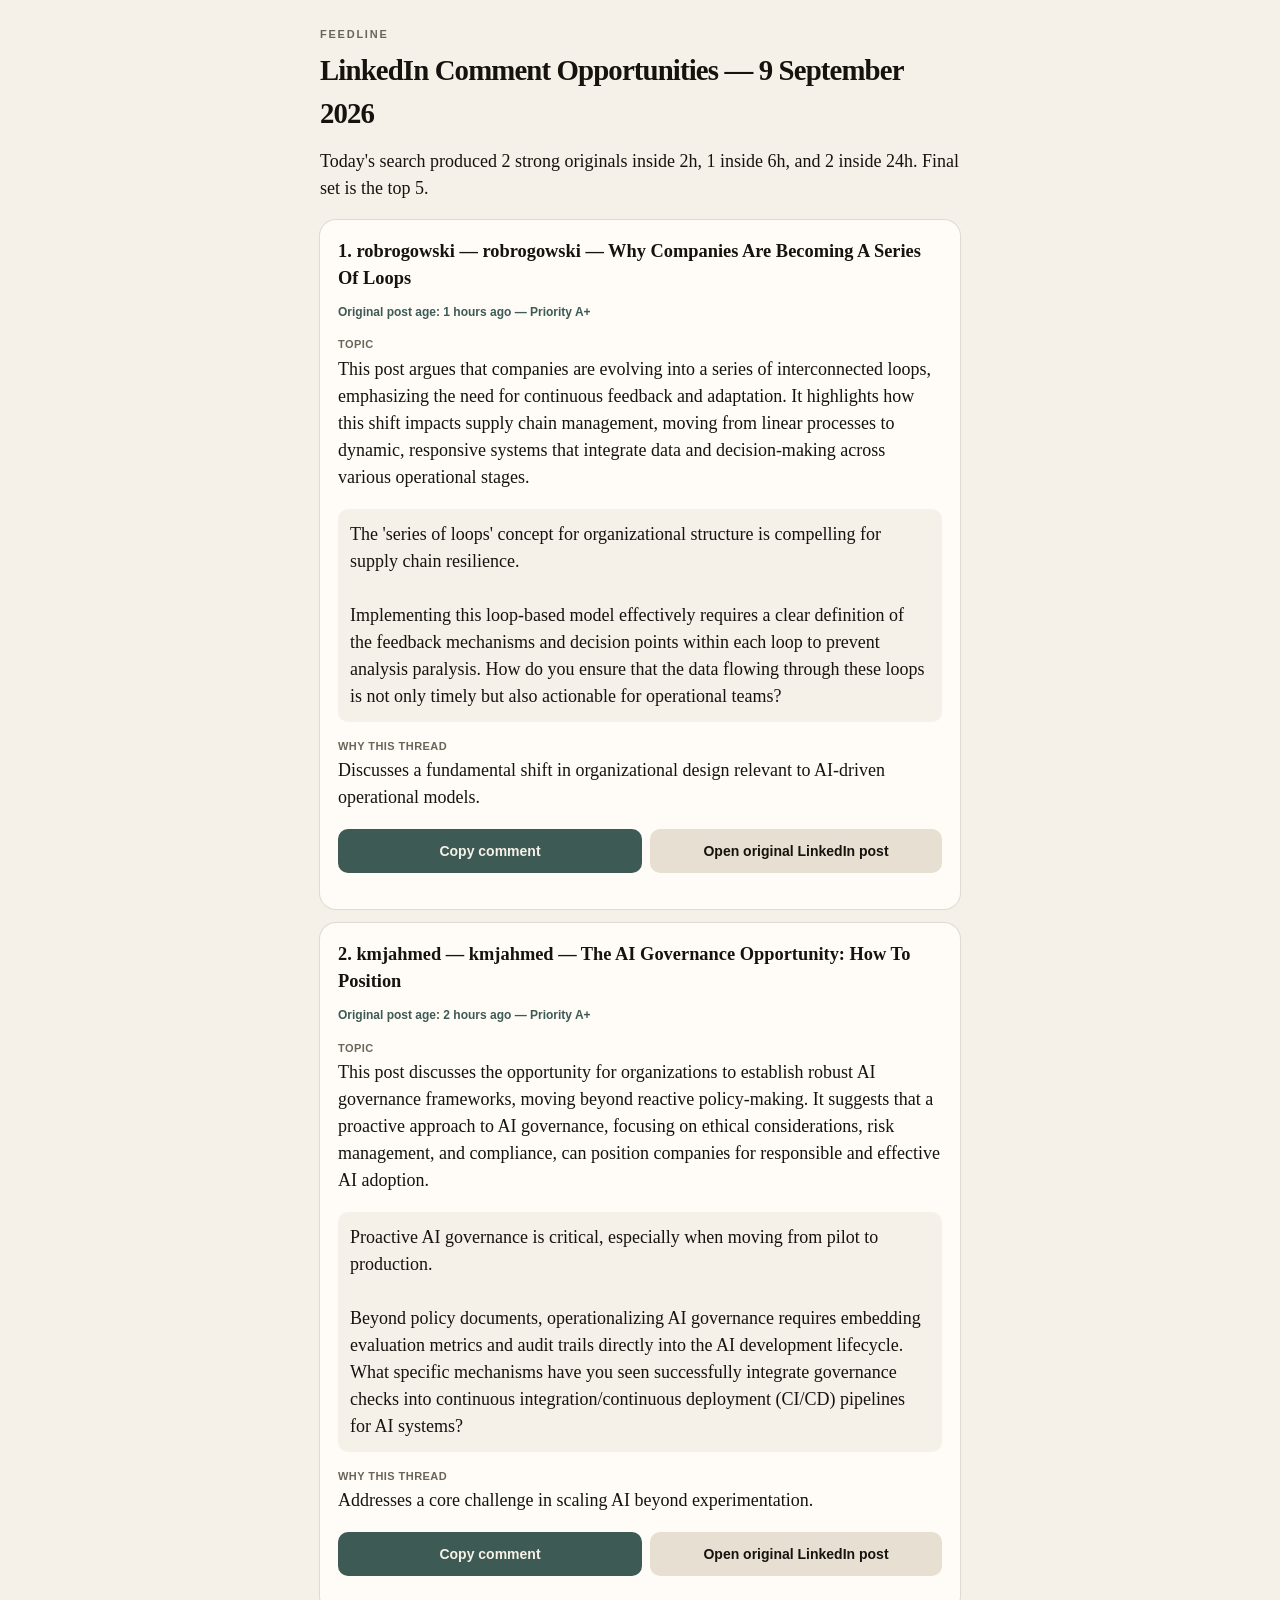
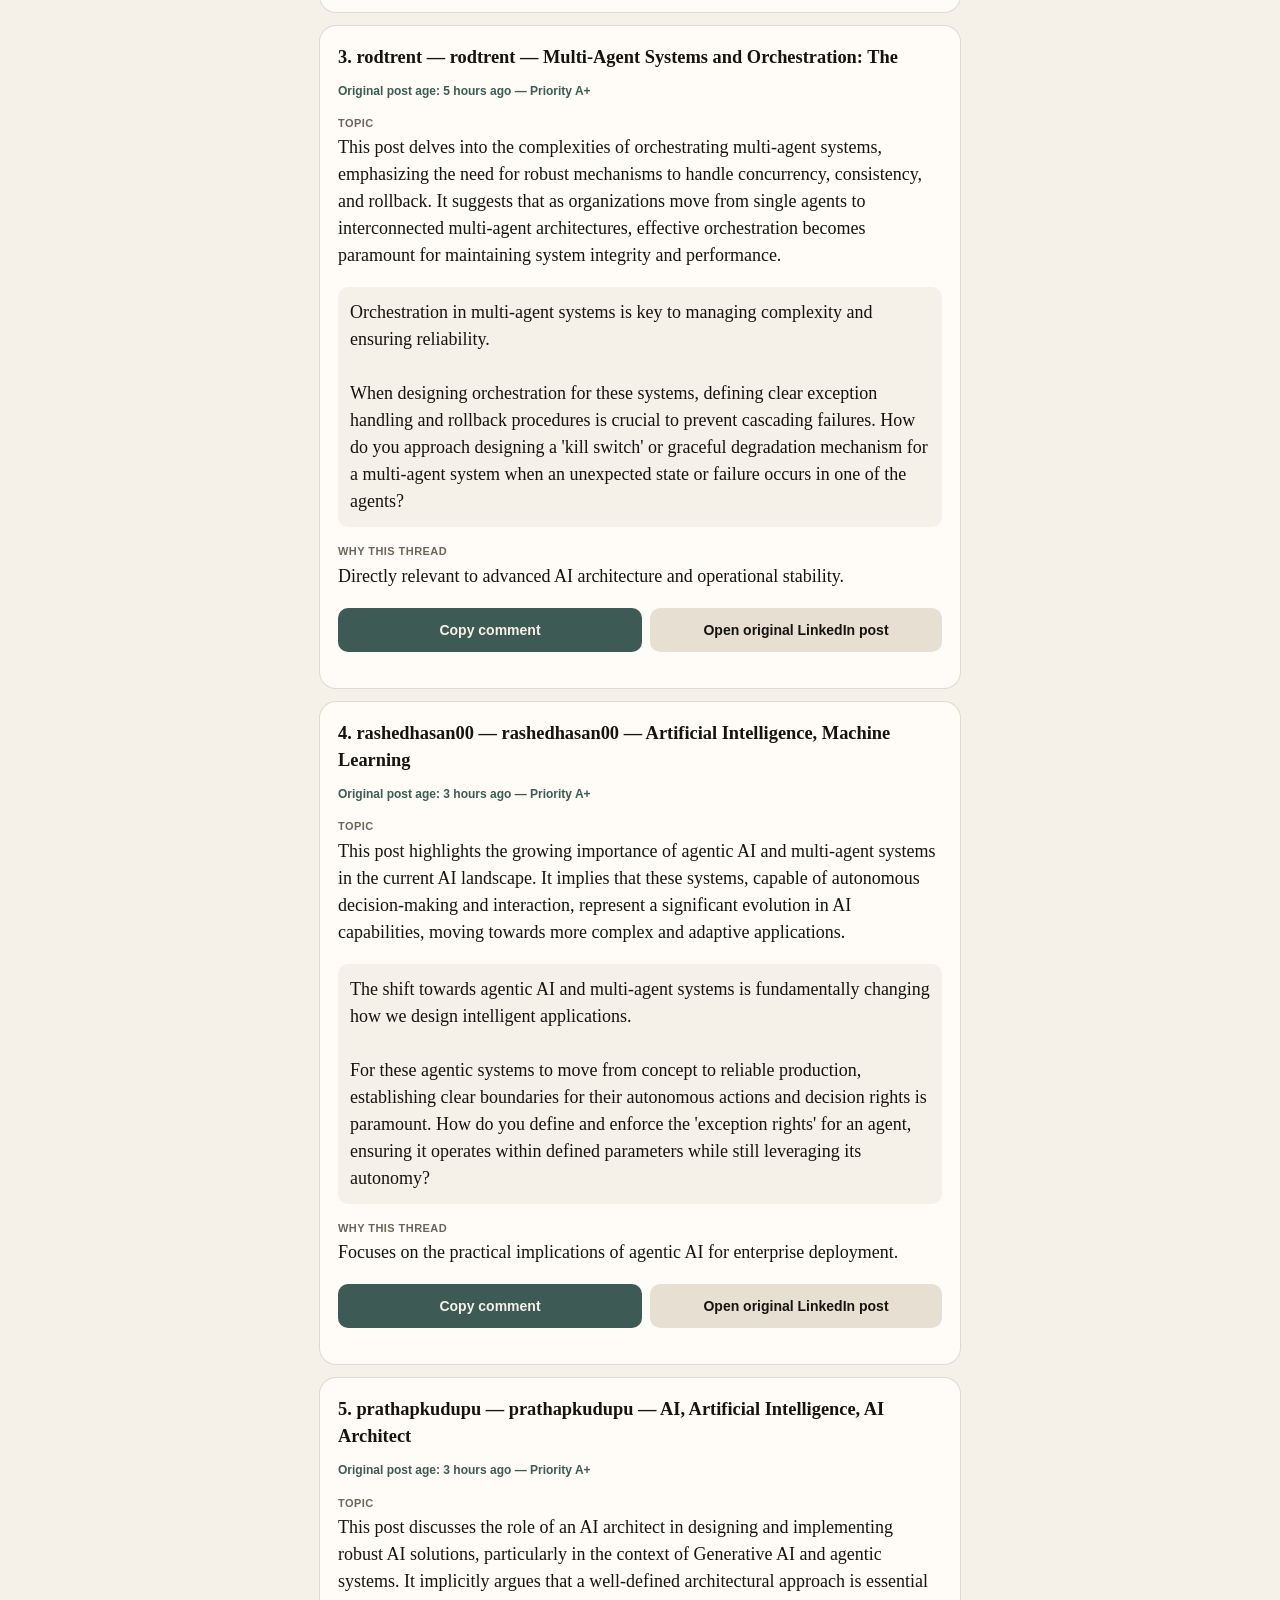
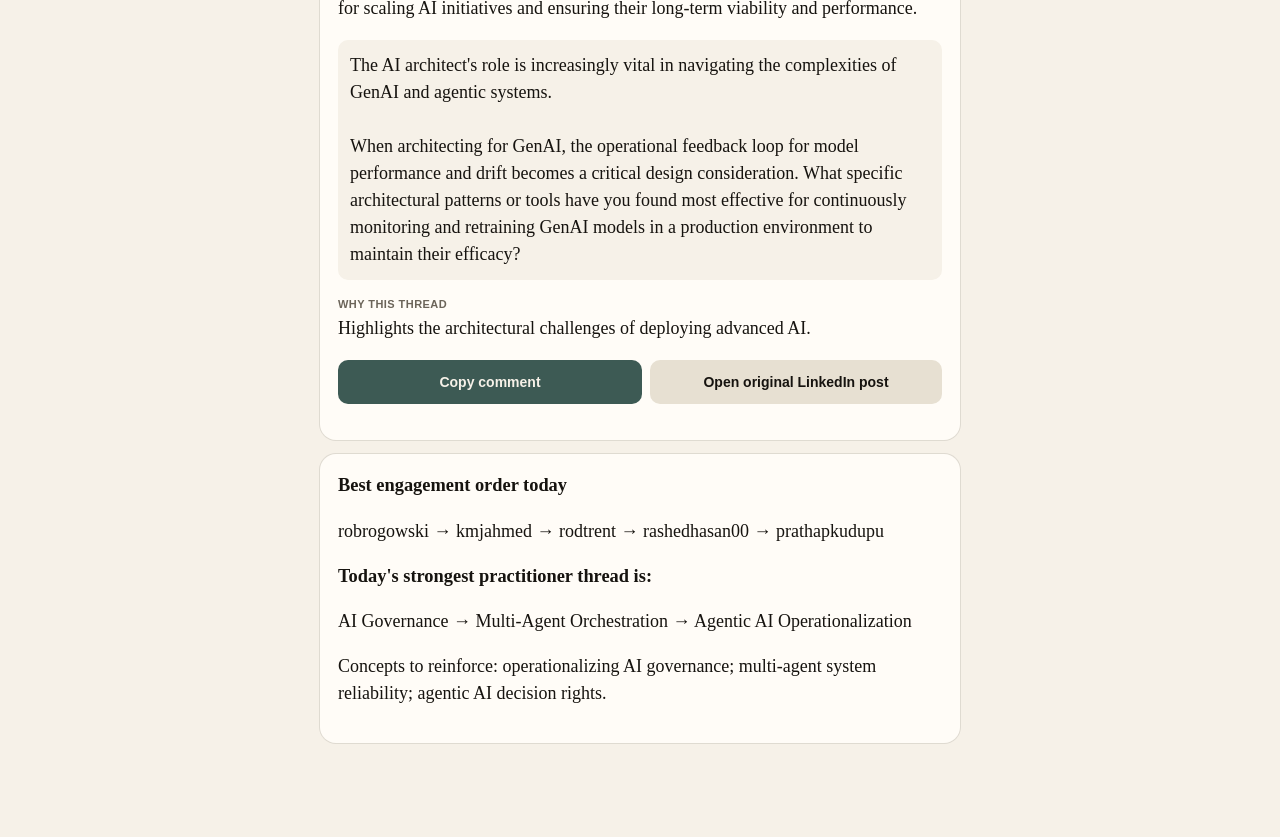
==== commit 7a4181cf: "briefing 2026-09-09" ====
--- a/docs/index.html
+++ b/docs/index.html
@@ -27,83 +27,83 @@
 <main>
   <div class="kicker">Feedline</div>
   <h1>LinkedIn Comment Opportunities — 9 September 2026</h1>
-  <p class="lede">Today's search produced 5 strong originals inside 1 day. The final set is the top 5. Nothing older than 3 days.</p>
+  <p class="lede">Today's search produced 2 strong originals inside 2h, 1 inside 6h, and 2 inside 24h. Final set is the top 5.</p>
   <section class="item">
-  <h2>1. rodtrent — Multi-Agent Systems and Orchestration</h2>
-  <p class="pri">Original post age: 4 hours ago — Priority A+</p>
-  <p class="topic"><strong>Topic</strong> This post discusses the critical elements of multi-agent systems, emphasizing orchestration, security, and rollback capabilities. It highlights the shift from simple agent interactions to complex, production-ready systems that require robust management.</p>
-  <blockquote>Warm reply: The focus on orchestration and rollback for multi-agent systems is a key differentiator for enterprise readiness.<br/><br/>Beyond orchestration, consider the state management and audit trails needed for production deployments. Ensuring each agent's state is accurately tracked and recoverable is paramount for debugging and operational stability, especially in complex workflows.</blockquote>
-  <p class="why"><strong>Why this thread</strong> This post directly addresses the operational challenges of deploying multi-agent systems, a core concern for practitioners moving AI to production.</p>
-  <p class="note">My #1 recommendation today is to engage with Rod Trent's post on multi-agent systems.</p>
+  <h2>1. robrogowski — robrogowski — Why Companies Are Becoming A Series Of Loops</h2>
+  <p class="pri">Original post age: 1 hours ago — Priority A+</p>
+  <p class="topic"><strong>Topic</strong> This post argues that companies are evolving into a series of interconnected loops, emphasizing the need for continuous feedback and adaptation. It highlights how this shift impacts supply chain management, moving from linear processes to dynamic, responsive systems that integrate data and decision-making across various operational stages.</p>
+  <blockquote>The 'series of loops' concept for organizational structure is compelling for supply chain resilience.<br/><br/>Implementing this loop-based model effectively requires a clear definition of the feedback mechanisms and decision points within each loop to prevent analysis paralysis. How do you ensure that the data flowing through these loops is not only timely but also actionable for operational teams?</blockquote>
+  <p class="why"><strong>Why this thread</strong> Discusses a fundamental shift in organizational design relevant to AI-driven operational models.</p>
+  
   <p class="row">
-    <button type="button" data-copy="Warm reply: The focus on orchestration and rollback for multi-agent systems is a key differentiator for enterprise readiness.
+    <button type="button" data-copy="The 'series of loops' concept for organizational structure is compelling for supply chain resilience.
 
-Beyond orchestration, consider the state management and audit trails needed for production deployments. Ensuring each agent's state is accurately tracked and recoverable is paramount for debugging and operational stability, especially in complex workflows.">Copy comment</button>
+Implementing this loop-based model effectively requires a clear definition of the feedback mechanisms and decision points within each loop to prevent analysis paralysis. How do you ensure that the data flowing through these loops is not only timely but also actionable for operational teams?">Copy comment</button>
+    <a href="https://www.linkedin.com/posts/robrogowski_why-companies-are-becoming-a-series-of-loops-activity-7503480131286384640-18ep" target="_blank" rel="noreferrer">Open original LinkedIn post</a>
+  </p>
+</section>
+<section class="item">
+  <h2>2. kmjahmed — kmjahmed — The AI Governance Opportunity: How To Position</h2>
+  <p class="pri">Original post age: 2 hours ago — Priority A+</p>
+  <p class="topic"><strong>Topic</strong> This post discusses the opportunity for organizations to establish robust AI governance frameworks, moving beyond reactive policy-making. It suggests that a proactive approach to AI governance, focusing on ethical considerations, risk management, and compliance, can position companies for responsible and effective AI adoption.</p>
+  <blockquote>Proactive AI governance is critical, especially when moving from pilot to production.<br/><br/>Beyond policy documents, operationalizing AI governance requires embedding evaluation metrics and audit trails directly into the AI development lifecycle. What specific mechanisms have you seen successfully integrate governance checks into continuous integration/continuous deployment (CI/CD) pipelines for AI systems?</blockquote>
+  <p class="why"><strong>Why this thread</strong> Addresses a core challenge in scaling AI beyond experimentation.</p>
+  
+  <p class="row">
+    <button type="button" data-copy="Proactive AI governance is critical, especially when moving from pilot to production.
+
+Beyond policy documents, operationalizing AI governance requires embedding evaluation metrics and audit trails directly into the AI development lifecycle. What specific mechanisms have you seen successfully integrate governance checks into continuous integration/continuous deployment (CI/CD) pipelines for AI systems?">Copy comment</button>
+    <a href="https://www.linkedin.com/posts/kmjahmed_the-ai-governance-opportunity-how-to-position-activity-7503467364601032704-fjkI" target="_blank" rel="noreferrer">Open original LinkedIn post</a>
+  </p>
+</section>
+<section class="item">
+  <h2>3. rodtrent — rodtrent — Multi-Agent Systems and Orchestration: The</h2>
+  <p class="pri">Original post age: 5 hours ago — Priority A+</p>
+  <p class="topic"><strong>Topic</strong> This post delves into the complexities of orchestrating multi-agent systems, emphasizing the need for robust mechanisms to handle concurrency, consistency, and rollback. It suggests that as organizations move from single agents to interconnected multi-agent architectures, effective orchestration becomes paramount for maintaining system integrity and performance.</p>
+  <blockquote>Orchestration in multi-agent systems is key to managing complexity and ensuring reliability.<br/><br/>When designing orchestration for these systems, defining clear exception handling and rollback procedures is crucial to prevent cascading failures. How do you approach designing a 'kill switch' or graceful degradation mechanism for a multi-agent system when an unexpected state or failure occurs in one of the agents?</blockquote>
+  <p class="why"><strong>Why this thread</strong> Directly relevant to advanced AI architecture and operational stability.</p>
+  
+  <p class="row">
+    <button type="button" data-copy="Orchestration in multi-agent systems is key to managing complexity and ensuring reliability.
+
+When designing orchestration for these systems, defining clear exception handling and rollback procedures is crucial to prevent cascading failures. How do you approach designing a 'kill switch' or graceful degradation mechanism for a multi-agent system when an unexpected state or failure occurs in one of the agents?">Copy comment</button>
     <a href="https://www.linkedin.com/posts/rodtrent_multi-agent-systems-and-orchestration-the-activity-7503423388833640448-Z2Zv" target="_blank" rel="noreferrer">Open original LinkedIn post</a>
   </p>
 </section>
 <section class="item">
-  <h2>2. prathapkudupu — AI Architect and Agentic AI</h2>
-  <p class="pri">Original post age: 2 hours ago — Priority A+</p>
-  <p class="topic"><strong>Topic</strong> The post touches on the evolving role of AI architects and the practical application of agentic AI. It implies a move towards more autonomous AI capabilities that can perform tasks with less human intervention.</p>
-  <blockquote>Warm reply: The evolution of the AI architect role is directly tied to the increasing complexity and autonomy of agentic AI.<br/><br/>As agentic AI moves towards action, the emphasis shifts from model accuracy to the robustness of the execution layer. This includes defining clear action spaces, error handling strategies, and mechanisms for human oversight or intervention when agents encounter unforeseen scenarios.</blockquote>
-  <p class="why"><strong>Why this thread</strong> This post is timely given the rapid advancements in agentic AI and its implications for enterprise architecture.</p>
+  <h2>4. rashedhasan00 — rashedhasan00 — Artificial Intelligence, Machine Learning</h2>
+  <p class="pri">Original post age: 3 hours ago — Priority A+</p>
+  <p class="topic"><strong>Topic</strong> This post highlights the growing importance of agentic AI and multi-agent systems in the current AI landscape. It implies that these systems, capable of autonomous decision-making and interaction, represent a significant evolution in AI capabilities, moving towards more complex and adaptive applications.</p>
+  <blockquote>The shift towards agentic AI and multi-agent systems is fundamentally changing how we design intelligent applications.<br/><br/>For these agentic systems to move from concept to reliable production, establishing clear boundaries for their autonomous actions and decision rights is paramount. How do you define and enforce the 'exception rights' for an agent, ensuring it operates within defined parameters while still leveraging its autonomy?</blockquote>
+  <p class="why"><strong>Why this thread</strong> Focuses on the practical implications of agentic AI for enterprise deployment.</p>
   
   <p class="row">
-    <button type="button" data-copy="Warm reply: The evolution of the AI architect role is directly tied to the increasing complexity and autonomy of agentic AI.
+    <button type="button" data-copy="The shift towards agentic AI and multi-agent systems is fundamentally changing how we design intelligent applications.
 
-As agentic AI moves towards action, the emphasis shifts from model accuracy to the robustness of the execution layer. This includes defining clear action spaces, error handling strategies, and mechanisms for human oversight or intervention when agents encounter unforeseen scenarios.">Copy comment</button>
-    <a href="https://www.linkedin.com/posts/prathapkudupu_ai-artificialintelligence-aiarchitect-activity-7503450584704991232-O6sh" target="_blank" rel="noreferrer">Open original LinkedIn post</a>
+For these agentic systems to move from concept to reliable production, establishing clear boundaries for their autonomous actions and decision rights is paramount. How do you define and enforce the 'exception rights' for an agent, ensuring it operates within defined parameters while still leveraging its autonomy?">Copy comment</button>
+    <a href="https://www.linkedin.com/posts/rashedhasan00_artificialintelligence-machinelearning-activity-7503457102770913280-h4qR" target="_blank" rel="noreferrer">Open original LinkedIn post</a>
   </p>
 </section>
 <section class="item">
-  <h2>3. albe88 — Enterprise AI Agents: What Business Leaders Need to Know</h2>
+  <h2>5. prathapkudupu — prathapkudupu — AI, Artificial Intelligence, AI Architect</h2>
   <p class="pri">Original post age: 3 hours ago — Priority A+</p>
-  <p class="topic"><strong>Topic</strong> This post aims to educate business leaders on the practical aspects of enterprise AI agents. It likely covers the potential benefits, use cases, and perhaps some of the considerations for adoption within an organization.</p>
-  <blockquote>Warm reply: Framing enterprise AI agents for business leaders is crucial for driving adoption and managing expectations.<br/><br/>For business leaders, understanding the 'why' behind AI agent deployment requires a clear articulation of outcome-based value. This means mapping agent capabilities to specific business processes, quantifying potential ROI, and establishing clear governance frameworks to ensure alignment with strategic objectives.</blockquote>
-  <p class="why"><strong>Why this thread</strong> The post targets a key audience—business leaders—making it relevant for discussions on AI strategy and implementation.</p>
+  <p class="topic"><strong>Topic</strong> This post discusses the role of an AI architect in designing and implementing robust AI solutions, particularly in the context of Generative AI and agentic systems. It implicitly argues that a well-defined architectural approach is essential for scaling AI initiatives and ensuring their long-term viability and performance.</p>
+  <blockquote>The AI architect's role is increasingly vital in navigating the complexities of GenAI and agentic systems.<br/><br/>When architecting for GenAI, the operational feedback loop for model performance and drift becomes a critical design consideration. What specific architectural patterns or tools have you found most effective for continuously monitoring and retraining GenAI models in a production environment to maintain their efficacy?</blockquote>
+  <p class="why"><strong>Why this thread</strong> Highlights the architectural challenges of deploying advanced AI.</p>
   
   <p class="row">
-    <button type="button" data-copy="Warm reply: Framing enterprise AI agents for business leaders is crucial for driving adoption and managing expectations.
+    <button type="button" data-copy="The AI architect's role is increasingly vital in navigating the complexities of GenAI and agentic systems.
 
-For business leaders, understanding the 'why' behind AI agent deployment requires a clear articulation of outcome-based value. This means mapping agent capabilities to specific business processes, quantifying potential ROI, and establishing clear governance frameworks to ensure alignment with strategic objectives.">Copy comment</button>
-    <a href="https://www.linkedin.com/posts/albe88_aiagents-enterpriseai-aigovernance-activity-7503438494082445312-mMGJ" target="_blank" rel="noreferrer">Open original LinkedIn post</a>
-  </p>
-</section>
-<section class="item">
-  <h2>4. therahulkumarx — The Biggest Agentic AI Lesson of 2026</h2>
-  <p class="pri">Original post age: 4 hours ago — Priority A+</p>
-  <p class="topic"><strong>Topic</strong> This post looks ahead to a future lesson learned in agentic AI, suggesting a focus on practical, real-world application and the transition from generating answers to taking action.</p>
-  <blockquote>Warm reply: The transition from AI generating answers to taking action is indeed the next frontier for agentic AI.<br/><br/>The critical challenge in this transition is ensuring the AI's actions are aligned with business intent and risk appetite. This involves rigorous testing of agent decision-making under various conditions, implementing guardrails against unintended consequences, and establishing clear accountability for agent-driven outcomes.</blockquote>
-  <p class="why"><strong>Why this thread</strong> This forward-looking post sparks discussion on the future trajectory of AI agent capabilities.</p>
-  
-  <p class="row">
-    <button type="button" data-copy="Warm reply: The transition from AI generating answers to taking action is indeed the next frontier for agentic AI.
-
-The critical challenge in this transition is ensuring the AI's actions are aligned with business intent and risk appetite. This involves rigorous testing of agent decision-making under various conditions, implementing guardrails against unintended consequences, and establishing clear accountability for agent-driven outcomes.">Copy comment</button>
-    <a href="https://www.linkedin.com/posts/therahulkumarx_the-biggest-agentic-ai-lesson-of-2026-isnt-activity-7503422962323070976-h7Fa" target="_blank" rel="noreferrer">Open original LinkedIn post</a>
-  </p>
-</section>
-<section class="item">
-  <h2>5. nnenna ndukwe — Qodo's Agentic Toolbox Launch</h2>
-  <p class="pri">Original post age: 3 hours ago — Priority A+</p>
-  <p class="topic"><strong>Topic</strong> This post announces the launch of Qodo's Agentic Toolbox, indicating a focus on providing tools and frameworks to facilitate the development and deployment of agentic AI solutions.</p>
-  <blockquote>Warm reply: The launch of an agentic toolbox is a positive development for accelerating AI agent implementation.<br/><br/>Toolboxes that abstract complexity are valuable, but success hinges on how well they support the end-to-end lifecycle. This includes robust debugging, monitoring, and integration capabilities, as well as mechanisms for continuous learning and adaptation of the agents within their operational environment.</blockquote>
-  <p class="why"><strong>Why this thread</strong> This post highlights a new tool in the ecosystem, relevant to practitioners building agentic AI.</p>
-  
-  <p class="row">
-    <button type="button" data-copy="Warm reply: The launch of an agentic toolbox is a positive development for accelerating AI agent implementation.
-
-Toolboxes that abstract complexity are valuable, but success hinges on how well they support the end-to-end lifecycle. This includes robust debugging, monitoring, and integration capabilities, as well as mechanisms for continuous learning and adaptation of the agents within their operational environment.">Copy comment</button>
-    <a href="https://www.linkedin.com/posts/nnenna-ndukwe_today-we-launched-qodos-agentic-toolbox-activity-7503439121554685953-wYZb" target="_blank" rel="noreferrer">Open original LinkedIn post</a>
+When architecting for GenAI, the operational feedback loop for model performance and drift becomes a critical design consideration. What specific architectural patterns or tools have you found most effective for continuously monitoring and retraining GenAI models in a production environment to maintain their efficacy?">Copy comment</button>
+    <a href="https://www.linkedin.com/posts/prathapkudupu_ai-artificialintelligence-aiarchitect-activity-7503450584704991232-O6sh" target="_blank" rel="noreferrer">Open original LinkedIn post</a>
   </p>
 </section>
   <section class="item">
     <h2>Best engagement order today</h2>
-    <p>rodtrent → prathapkudupu → albe88 → therahulkumarx → nnenna ndukwe</p>
+    <p>robrogowski → kmjahmed → rodtrent → rashedhasan00 → prathapkudupu</p>
     <h2>Today's strongest practitioner thread is:</h2>
-    <p>Multi-agent systems → Agentic AI → Enterprise AI adoption → AI action vs. answers → AI tooling</p>
-    <p>Concepts to reinforce: AI operational readiness; Agent execution layer; Outcome-based AI value; AI risk management.</p>
+    <p>AI Governance → Multi-Agent Orchestration → Agentic AI Operationalization</p>
+    <p>Concepts to reinforce: operationalizing AI governance; multi-agent system reliability; agentic AI decision rights.</p>
   </section>
 </main>
 <script>
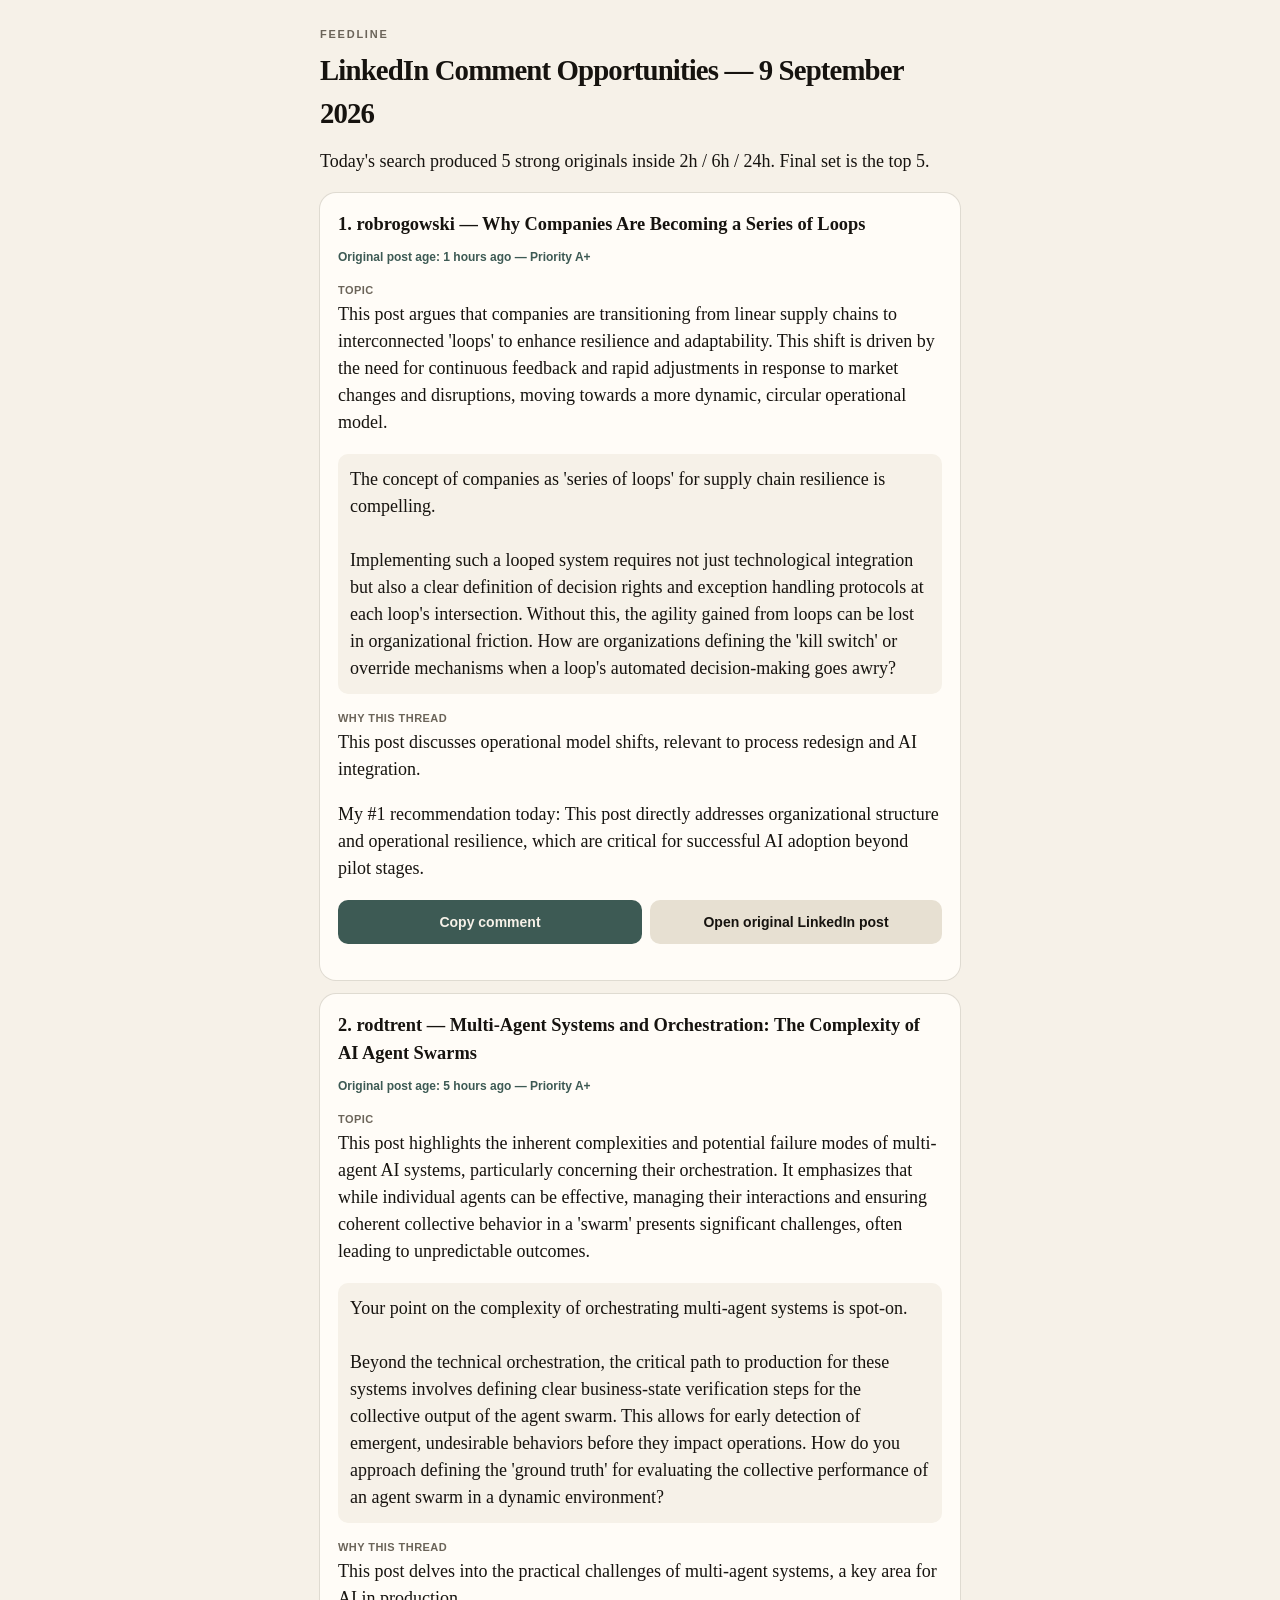
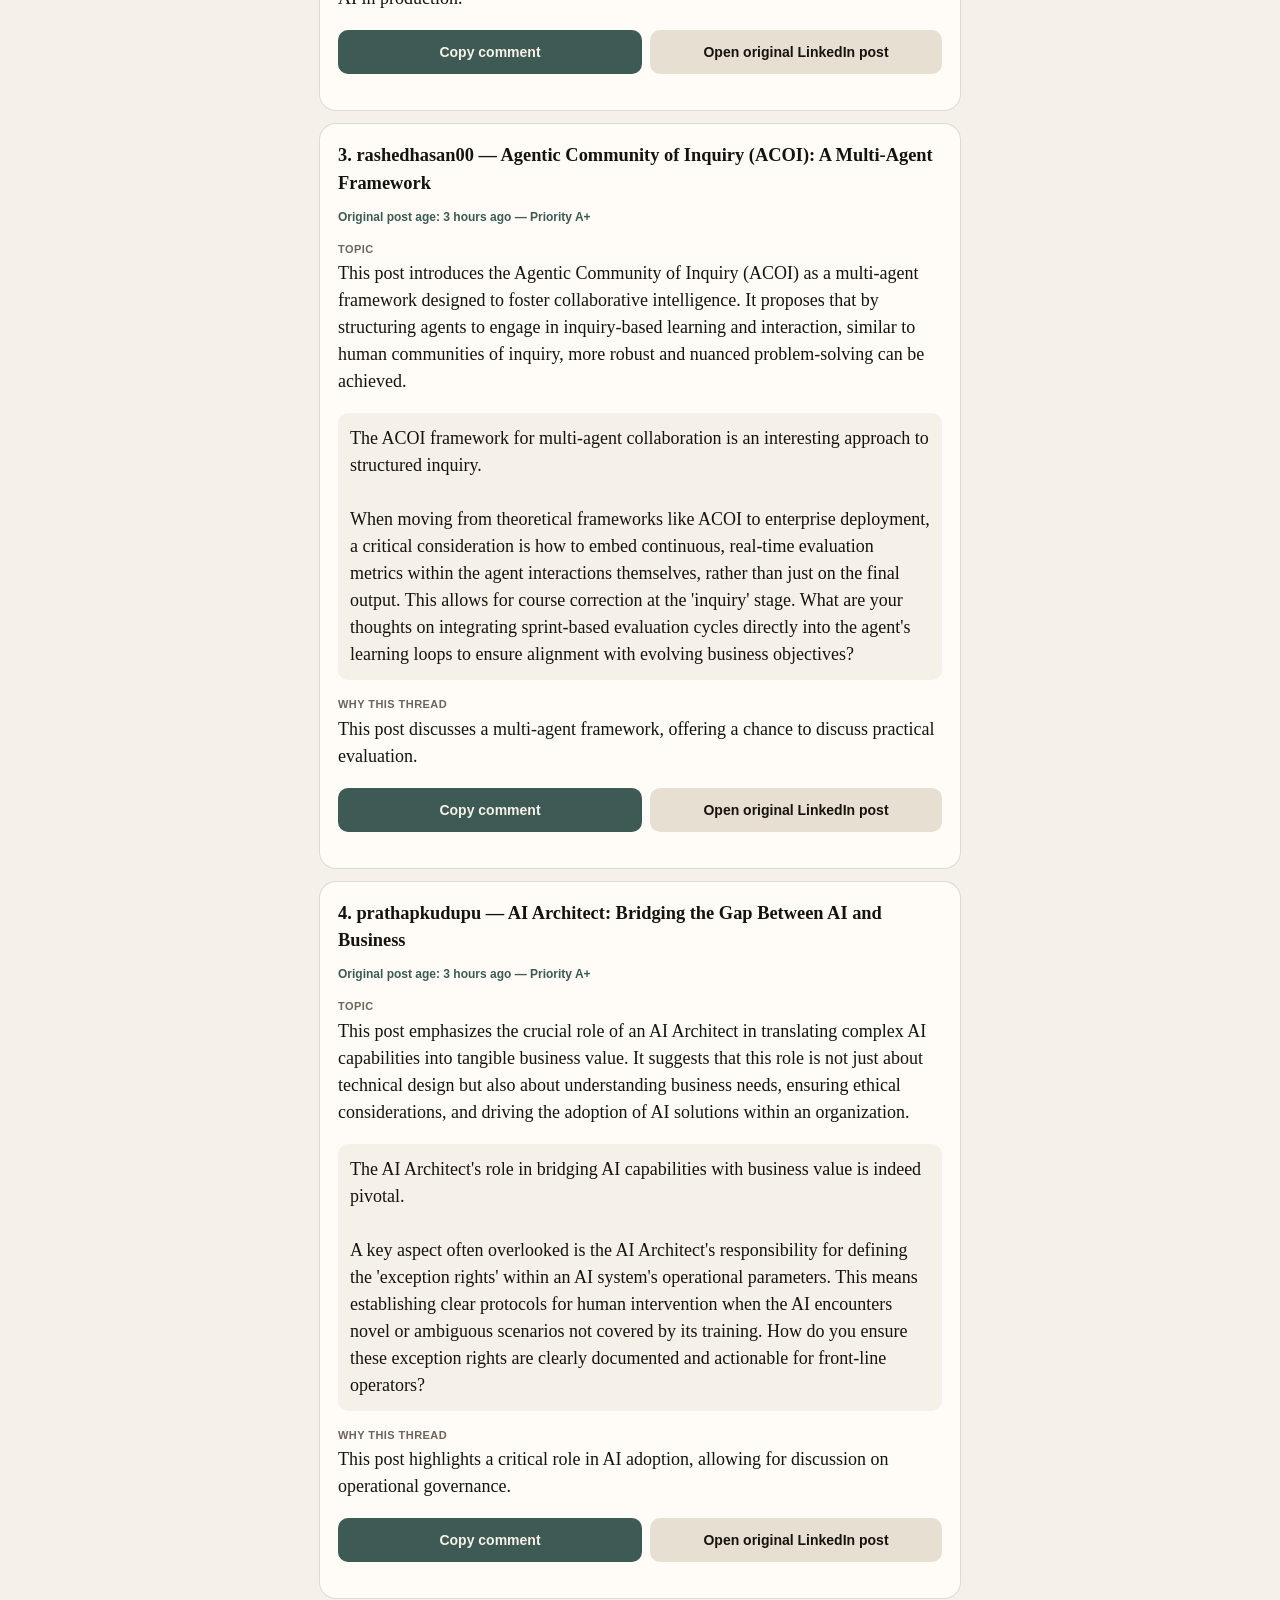
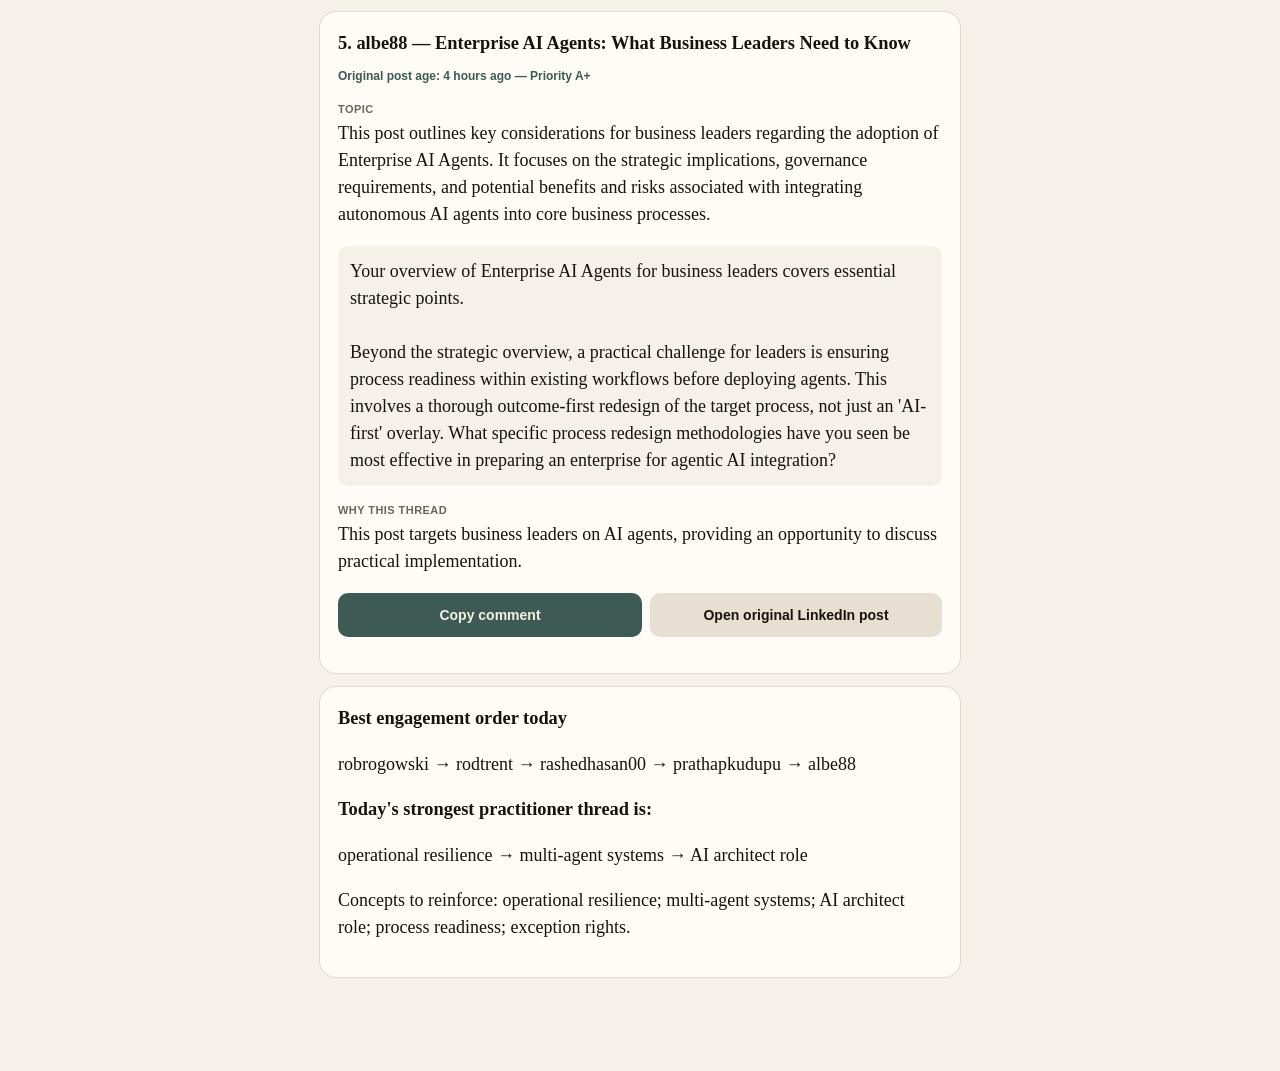
==== commit 551ea823: "briefing 2026-09-09" ====
--- a/docs/index.html
+++ b/docs/index.html
@@ -27,83 +27,83 @@
 <main>
   <div class="kicker">Feedline</div>
   <h1>LinkedIn Comment Opportunities — 9 September 2026</h1>
-  <p class="lede">Today's search produced 2 strong originals inside 2h, 1 inside 6h, and 2 inside 24h. Final set is the top 5.</p>
+  <p class="lede">Today's search produced 5 strong originals inside 2h / 6h / 24h. Final set is the top 5.</p>
   <section class="item">
-  <h2>1. robrogowski — robrogowski — Why Companies Are Becoming A Series Of Loops</h2>
+  <h2>1. robrogowski — Why Companies Are Becoming a Series of Loops</h2>
   <p class="pri">Original post age: 1 hours ago — Priority A+</p>
-  <p class="topic"><strong>Topic</strong> This post argues that companies are evolving into a series of interconnected loops, emphasizing the need for continuous feedback and adaptation. It highlights how this shift impacts supply chain management, moving from linear processes to dynamic, responsive systems that integrate data and decision-making across various operational stages.</p>
-  <blockquote>The 'series of loops' concept for organizational structure is compelling for supply chain resilience.<br/><br/>Implementing this loop-based model effectively requires a clear definition of the feedback mechanisms and decision points within each loop to prevent analysis paralysis. How do you ensure that the data flowing through these loops is not only timely but also actionable for operational teams?</blockquote>
-  <p class="why"><strong>Why this thread</strong> Discusses a fundamental shift in organizational design relevant to AI-driven operational models.</p>
-  
+  <p class="topic"><strong>Topic</strong> This post argues that companies are transitioning from linear supply chains to interconnected 'loops' to enhance resilience and adaptability. This shift is driven by the need for continuous feedback and rapid adjustments in response to market changes and disruptions, moving towards a more dynamic, circular operational model.</p>
+  <blockquote>The concept of companies as 'series of loops' for supply chain resilience is compelling.<br/><br/>Implementing such a looped system requires not just technological integration but also a clear definition of decision rights and exception handling protocols at each loop's intersection. Without this, the agility gained from loops can be lost in organizational friction. How are organizations defining the 'kill switch' or override mechanisms when a loop's automated decision-making goes awry?</blockquote>
+  <p class="why"><strong>Why this thread</strong> This post discusses operational model shifts, relevant to process redesign and AI integration.</p>
+  <p class="note">My #1 recommendation today: This post directly addresses organizational structure and operational resilience, which are critical for successful AI adoption beyond pilot stages.</p>
   <p class="row">
-    <button type="button" data-copy="The 'series of loops' concept for organizational structure is compelling for supply chain resilience.
+    <button type="button" data-copy="The concept of companies as 'series of loops' for supply chain resilience is compelling.
 
-Implementing this loop-based model effectively requires a clear definition of the feedback mechanisms and decision points within each loop to prevent analysis paralysis. How do you ensure that the data flowing through these loops is not only timely but also actionable for operational teams?">Copy comment</button>
+Implementing such a looped system requires not just technological integration but also a clear definition of decision rights and exception handling protocols at each loop's intersection. Without this, the agility gained from loops can be lost in organizational friction. How are organizations defining the 'kill switch' or override mechanisms when a loop's automated decision-making goes awry?">Copy comment</button>
     <a href="https://www.linkedin.com/posts/robrogowski_why-companies-are-becoming-a-series-of-loops-activity-7503480131286384640-18ep" target="_blank" rel="noreferrer">Open original LinkedIn post</a>
   </p>
 </section>
 <section class="item">
-  <h2>2. kmjahmed — kmjahmed — The AI Governance Opportunity: How To Position</h2>
-  <p class="pri">Original post age: 2 hours ago — Priority A+</p>
-  <p class="topic"><strong>Topic</strong> This post discusses the opportunity for organizations to establish robust AI governance frameworks, moving beyond reactive policy-making. It suggests that a proactive approach to AI governance, focusing on ethical considerations, risk management, and compliance, can position companies for responsible and effective AI adoption.</p>
-  <blockquote>Proactive AI governance is critical, especially when moving from pilot to production.<br/><br/>Beyond policy documents, operationalizing AI governance requires embedding evaluation metrics and audit trails directly into the AI development lifecycle. What specific mechanisms have you seen successfully integrate governance checks into continuous integration/continuous deployment (CI/CD) pipelines for AI systems?</blockquote>
-  <p class="why"><strong>Why this thread</strong> Addresses a core challenge in scaling AI beyond experimentation.</p>
+  <h2>2. rodtrent — Multi-Agent Systems and Orchestration: The Complexity of AI Agent Swarms</h2>
+  <p class="pri">Original post age: 5 hours ago — Priority A+</p>
+  <p class="topic"><strong>Topic</strong> This post highlights the inherent complexities and potential failure modes of multi-agent AI systems, particularly concerning their orchestration. It emphasizes that while individual agents can be effective, managing their interactions and ensuring coherent collective behavior in a 'swarm' presents significant challenges, often leading to unpredictable outcomes.</p>
+  <blockquote>Your point on the complexity of orchestrating multi-agent systems is spot-on.<br/><br/>Beyond the technical orchestration, the critical path to production for these systems involves defining clear business-state verification steps for the collective output of the agent swarm. This allows for early detection of emergent, undesirable behaviors before they impact operations. How do you approach defining the 'ground truth' for evaluating the collective performance of an agent swarm in a dynamic environment?</blockquote>
+  <p class="why"><strong>Why this thread</strong> This post delves into the practical challenges of multi-agent systems, a key area for AI in production.</p>
   
   <p class="row">
-    <button type="button" data-copy="Proactive AI governance is critical, especially when moving from pilot to production.
+    <button type="button" data-copy="Your point on the complexity of orchestrating multi-agent systems is spot-on.
 
-Beyond policy documents, operationalizing AI governance requires embedding evaluation metrics and audit trails directly into the AI development lifecycle. What specific mechanisms have you seen successfully integrate governance checks into continuous integration/continuous deployment (CI/CD) pipelines for AI systems?">Copy comment</button>
-    <a href="https://www.linkedin.com/posts/kmjahmed_the-ai-governance-opportunity-how-to-position-activity-7503467364601032704-fjkI" target="_blank" rel="noreferrer">Open original LinkedIn post</a>
-  </p>
-</section>
-<section class="item">
-  <h2>3. rodtrent — rodtrent — Multi-Agent Systems and Orchestration: The</h2>
-  <p class="pri">Original post age: 5 hours ago — Priority A+</p>
-  <p class="topic"><strong>Topic</strong> This post delves into the complexities of orchestrating multi-agent systems, emphasizing the need for robust mechanisms to handle concurrency, consistency, and rollback. It suggests that as organizations move from single agents to interconnected multi-agent architectures, effective orchestration becomes paramount for maintaining system integrity and performance.</p>
-  <blockquote>Orchestration in multi-agent systems is key to managing complexity and ensuring reliability.<br/><br/>When designing orchestration for these systems, defining clear exception handling and rollback procedures is crucial to prevent cascading failures. How do you approach designing a 'kill switch' or graceful degradation mechanism for a multi-agent system when an unexpected state or failure occurs in one of the agents?</blockquote>
-  <p class="why"><strong>Why this thread</strong> Directly relevant to advanced AI architecture and operational stability.</p>
-  
-  <p class="row">
-    <button type="button" data-copy="Orchestration in multi-agent systems is key to managing complexity and ensuring reliability.
-
-When designing orchestration for these systems, defining clear exception handling and rollback procedures is crucial to prevent cascading failures. How do you approach designing a 'kill switch' or graceful degradation mechanism for a multi-agent system when an unexpected state or failure occurs in one of the agents?">Copy comment</button>
+Beyond the technical orchestration, the critical path to production for these systems involves defining clear business-state verification steps for the collective output of the agent swarm. This allows for early detection of emergent, undesirable behaviors before they impact operations. How do you approach defining the 'ground truth' for evaluating the collective performance of an agent swarm in a dynamic environment?">Copy comment</button>
     <a href="https://www.linkedin.com/posts/rodtrent_multi-agent-systems-and-orchestration-the-activity-7503423388833640448-Z2Zv" target="_blank" rel="noreferrer">Open original LinkedIn post</a>
   </p>
 </section>
 <section class="item">
-  <h2>4. rashedhasan00 — rashedhasan00 — Artificial Intelligence, Machine Learning</h2>
+  <h2>3. rashedhasan00 — Agentic Community of Inquiry (ACOI): A Multi-Agent Framework</h2>
   <p class="pri">Original post age: 3 hours ago — Priority A+</p>
-  <p class="topic"><strong>Topic</strong> This post highlights the growing importance of agentic AI and multi-agent systems in the current AI landscape. It implies that these systems, capable of autonomous decision-making and interaction, represent a significant evolution in AI capabilities, moving towards more complex and adaptive applications.</p>
-  <blockquote>The shift towards agentic AI and multi-agent systems is fundamentally changing how we design intelligent applications.<br/><br/>For these agentic systems to move from concept to reliable production, establishing clear boundaries for their autonomous actions and decision rights is paramount. How do you define and enforce the 'exception rights' for an agent, ensuring it operates within defined parameters while still leveraging its autonomy?</blockquote>
-  <p class="why"><strong>Why this thread</strong> Focuses on the practical implications of agentic AI for enterprise deployment.</p>
+  <p class="topic"><strong>Topic</strong> This post introduces the Agentic Community of Inquiry (ACOI) as a multi-agent framework designed to foster collaborative intelligence. It proposes that by structuring agents to engage in inquiry-based learning and interaction, similar to human communities of inquiry, more robust and nuanced problem-solving can be achieved.</p>
+  <blockquote>The ACOI framework for multi-agent collaboration is an interesting approach to structured inquiry.<br/><br/>When moving from theoretical frameworks like ACOI to enterprise deployment, a critical consideration is how to embed continuous, real-time evaluation metrics within the agent interactions themselves, rather than just on the final output. This allows for course correction at the 'inquiry' stage. What are your thoughts on integrating sprint-based evaluation cycles directly into the agent's learning loops to ensure alignment with evolving business objectives?</blockquote>
+  <p class="why"><strong>Why this thread</strong> This post discusses a multi-agent framework, offering a chance to discuss practical evaluation.</p>
   
   <p class="row">
-    <button type="button" data-copy="The shift towards agentic AI and multi-agent systems is fundamentally changing how we design intelligent applications.
+    <button type="button" data-copy="The ACOI framework for multi-agent collaboration is an interesting approach to structured inquiry.
 
-For these agentic systems to move from concept to reliable production, establishing clear boundaries for their autonomous actions and decision rights is paramount. How do you define and enforce the 'exception rights' for an agent, ensuring it operates within defined parameters while still leveraging its autonomy?">Copy comment</button>
+When moving from theoretical frameworks like ACOI to enterprise deployment, a critical consideration is how to embed continuous, real-time evaluation metrics within the agent interactions themselves, rather than just on the final output. This allows for course correction at the 'inquiry' stage. What are your thoughts on integrating sprint-based evaluation cycles directly into the agent's learning loops to ensure alignment with evolving business objectives?">Copy comment</button>
     <a href="https://www.linkedin.com/posts/rashedhasan00_artificialintelligence-machinelearning-activity-7503457102770913280-h4qR" target="_blank" rel="noreferrer">Open original LinkedIn post</a>
   </p>
 </section>
 <section class="item">
-  <h2>5. prathapkudupu — prathapkudupu — AI, Artificial Intelligence, AI Architect</h2>
+  <h2>4. prathapkudupu — AI Architect: Bridging the Gap Between AI and Business</h2>
   <p class="pri">Original post age: 3 hours ago — Priority A+</p>
-  <p class="topic"><strong>Topic</strong> This post discusses the role of an AI architect in designing and implementing robust AI solutions, particularly in the context of Generative AI and agentic systems. It implicitly argues that a well-defined architectural approach is essential for scaling AI initiatives and ensuring their long-term viability and performance.</p>
-  <blockquote>The AI architect's role is increasingly vital in navigating the complexities of GenAI and agentic systems.<br/><br/>When architecting for GenAI, the operational feedback loop for model performance and drift becomes a critical design consideration. What specific architectural patterns or tools have you found most effective for continuously monitoring and retraining GenAI models in a production environment to maintain their efficacy?</blockquote>
-  <p class="why"><strong>Why this thread</strong> Highlights the architectural challenges of deploying advanced AI.</p>
+  <p class="topic"><strong>Topic</strong> This post emphasizes the crucial role of an AI Architect in translating complex AI capabilities into tangible business value. It suggests that this role is not just about technical design but also about understanding business needs, ensuring ethical considerations, and driving the adoption of AI solutions within an organization.</p>
+  <blockquote>The AI Architect's role in bridging AI capabilities with business value is indeed pivotal.<br/><br/>A key aspect often overlooked is the AI Architect's responsibility for defining the 'exception rights' within an AI system's operational parameters. This means establishing clear protocols for human intervention when the AI encounters novel or ambiguous scenarios not covered by its training. How do you ensure these exception rights are clearly documented and actionable for front-line operators?</blockquote>
+  <p class="why"><strong>Why this thread</strong> This post highlights a critical role in AI adoption, allowing for discussion on operational governance.</p>
   
   <p class="row">
-    <button type="button" data-copy="The AI architect's role is increasingly vital in navigating the complexities of GenAI and agentic systems.
+    <button type="button" data-copy="The AI Architect's role in bridging AI capabilities with business value is indeed pivotal.
 
-When architecting for GenAI, the operational feedback loop for model performance and drift becomes a critical design consideration. What specific architectural patterns or tools have you found most effective for continuously monitoring and retraining GenAI models in a production environment to maintain their efficacy?">Copy comment</button>
+A key aspect often overlooked is the AI Architect's responsibility for defining the 'exception rights' within an AI system's operational parameters. This means establishing clear protocols for human intervention when the AI encounters novel or ambiguous scenarios not covered by its training. How do you ensure these exception rights are clearly documented and actionable for front-line operators?">Copy comment</button>
     <a href="https://www.linkedin.com/posts/prathapkudupu_ai-artificialintelligence-aiarchitect-activity-7503450584704991232-O6sh" target="_blank" rel="noreferrer">Open original LinkedIn post</a>
+  </p>
+</section>
+<section class="item">
+  <h2>5. albe88 — Enterprise AI Agents: What Business Leaders Need to Know</h2>
+  <p class="pri">Original post age: 4 hours ago — Priority A+</p>
+  <p class="topic"><strong>Topic</strong> This post outlines key considerations for business leaders regarding the adoption of Enterprise AI Agents. It focuses on the strategic implications, governance requirements, and potential benefits and risks associated with integrating autonomous AI agents into core business processes.</p>
+  <blockquote>Your overview of Enterprise AI Agents for business leaders covers essential strategic points.<br/><br/>Beyond the strategic overview, a practical challenge for leaders is ensuring process readiness within existing workflows before deploying agents. This involves a thorough outcome-first redesign of the target process, not just an 'AI-first' overlay. What specific process redesign methodologies have you seen be most effective in preparing an enterprise for agentic AI integration?</blockquote>
+  <p class="why"><strong>Why this thread</strong> This post targets business leaders on AI agents, providing an opportunity to discuss practical implementation.</p>
+  
+  <p class="row">
+    <button type="button" data-copy="Your overview of Enterprise AI Agents for business leaders covers essential strategic points.
+
+Beyond the strategic overview, a practical challenge for leaders is ensuring process readiness within existing workflows before deploying agents. This involves a thorough outcome-first redesign of the target process, not just an 'AI-first' overlay. What specific process redesign methodologies have you seen be most effective in preparing an enterprise for agentic AI integration?">Copy comment</button>
+    <a href="https://www.linkedin.com/posts/albe88_aiagents-enterpriseai-aigovernance-activity-7503438494082445312-mMGJ" target="_blank" rel="noreferrer">Open original LinkedIn post</a>
   </p>
 </section>
   <section class="item">
     <h2>Best engagement order today</h2>
-    <p>robrogowski → kmjahmed → rodtrent → rashedhasan00 → prathapkudupu</p>
+    <p>robrogowski → rodtrent → rashedhasan00 → prathapkudupu → albe88</p>
     <h2>Today's strongest practitioner thread is:</h2>
-    <p>AI Governance → Multi-Agent Orchestration → Agentic AI Operationalization</p>
-    <p>Concepts to reinforce: operationalizing AI governance; multi-agent system reliability; agentic AI decision rights.</p>
+    <p>operational resilience → multi-agent systems → AI architect role</p>
+    <p>Concepts to reinforce: operational resilience; multi-agent systems; AI architect role; process readiness; exception rights.</p>
   </section>
 </main>
 <script>
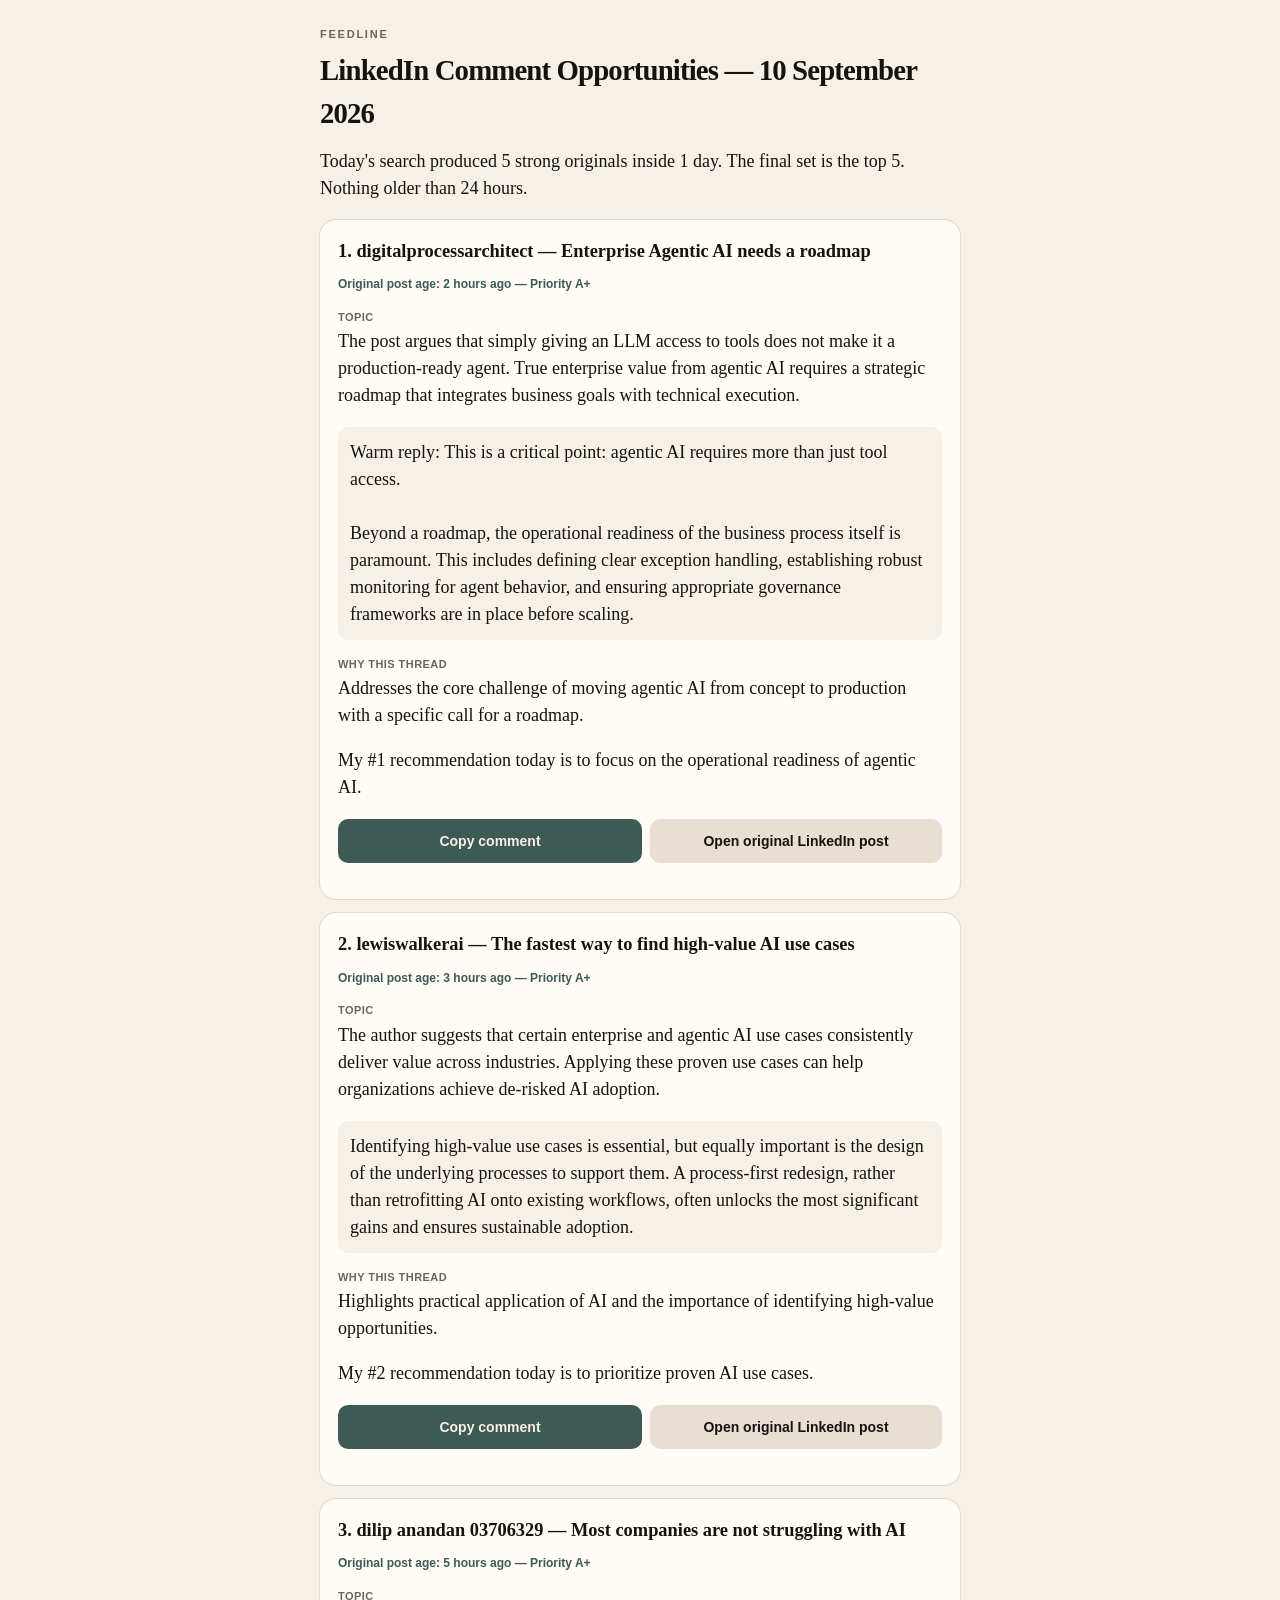
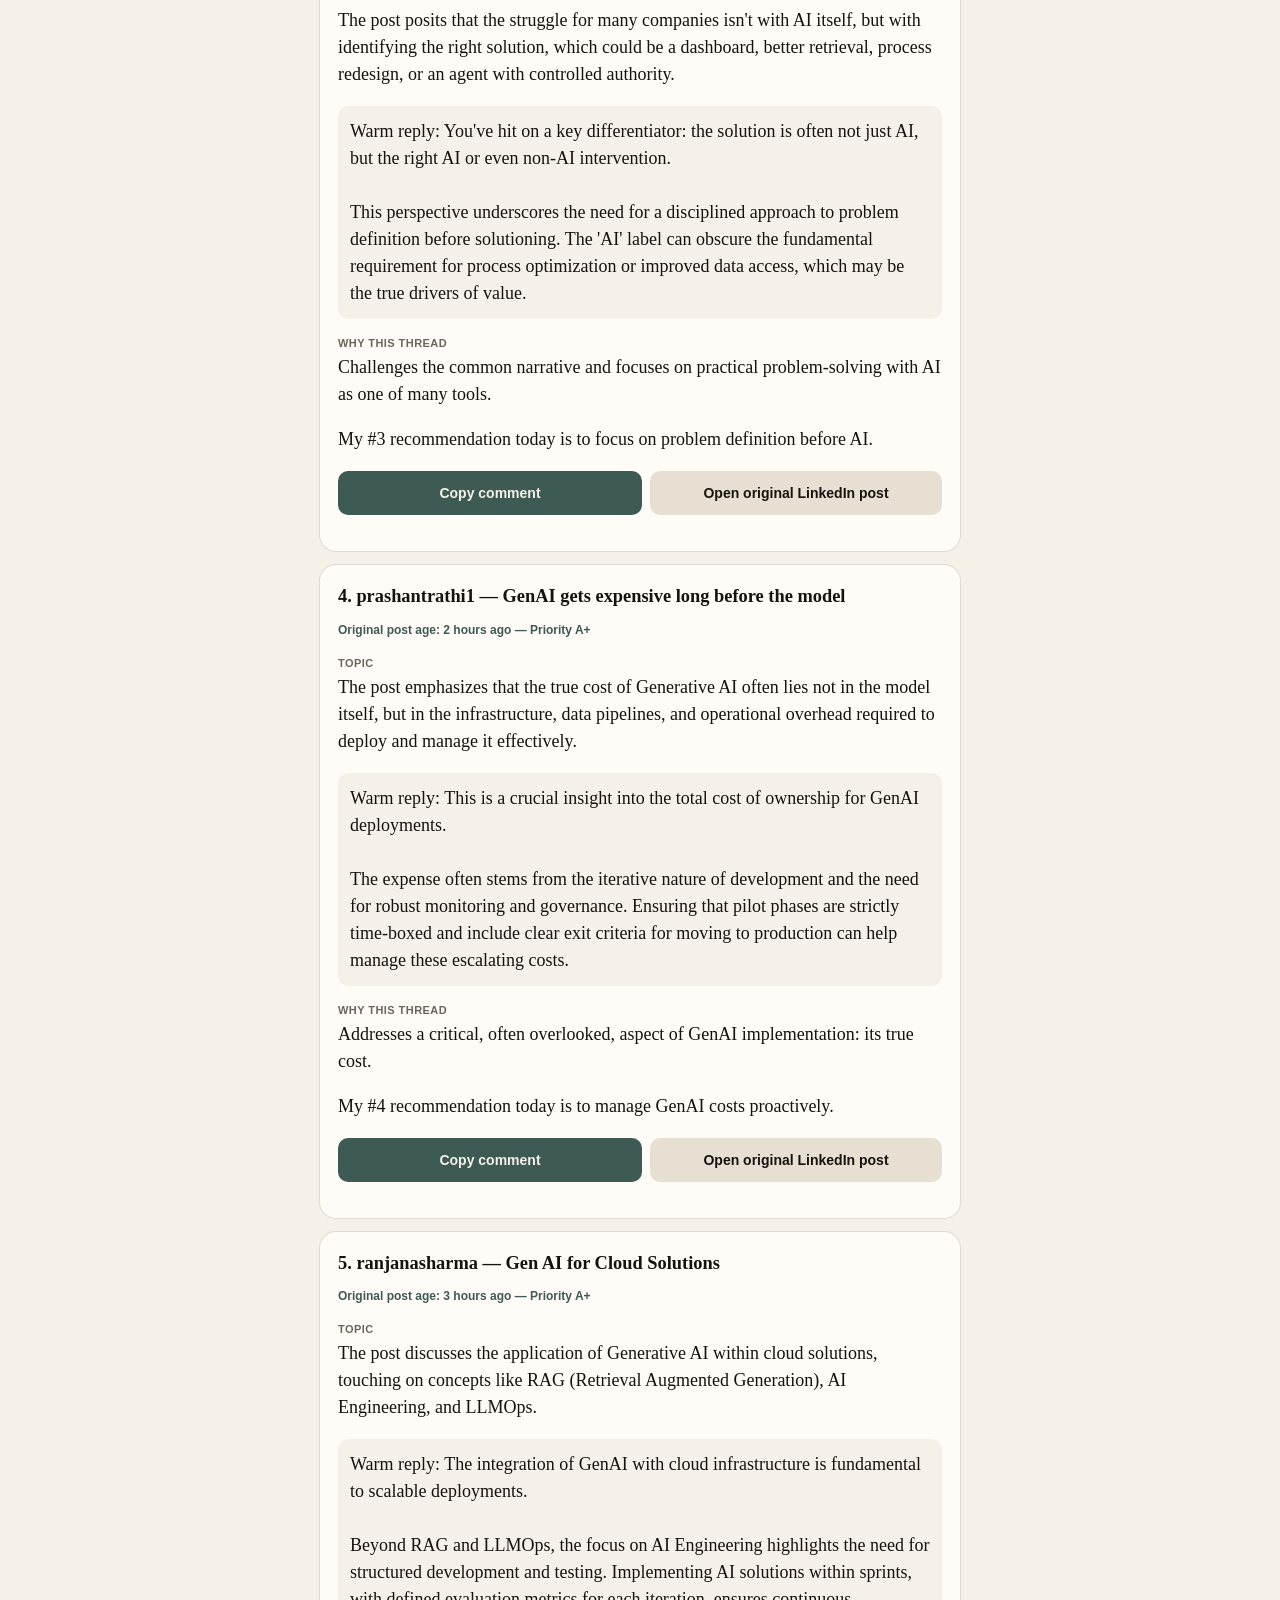
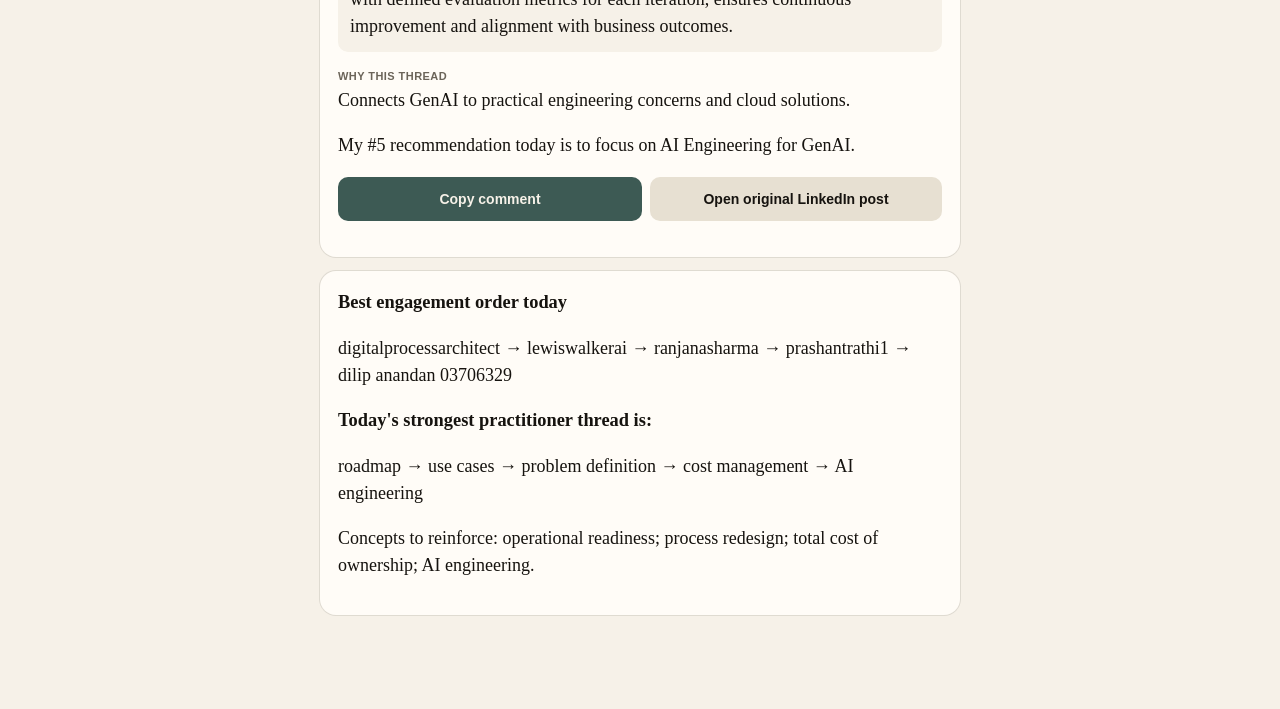
==== commit 2b05043b: "briefing 2026-09-10" ====
--- a/docs/index.html
+++ b/docs/index.html
@@ -3,7 +3,7 @@
 <head>
   <meta charset="utf-8"/>
   <meta name="viewport" content="width=device-width, initial-scale=1"/>
-  <title>LinkedIn Comment Opportunities — 9 September 2026</title>
+  <title>LinkedIn Comment Opportunities — 10 September 2026</title>
   <style>
     :root { --bg:#f6f1e8; --ink:#16130f; --muted:#6b6459; --card:#fffcf7; --accent:#3d5a54; --line:rgba(22,19,15,.1); }
     * { box-sizing: border-box; }
@@ -26,84 +26,82 @@
 <body>
 <main>
   <div class="kicker">Feedline</div>
-  <h1>LinkedIn Comment Opportunities — 9 September 2026</h1>
-  <p class="lede">Today's search produced 5 strong originals inside 2h / 6h / 24h. Final set is the top 5.</p>
+  <h1>LinkedIn Comment Opportunities — 10 September 2026</h1>
+  <p class="lede">Today's search produced 5 strong originals inside 1 day. The final set is the top 5. Nothing older than 24 hours.</p>
   <section class="item">
-  <h2>1. robrogowski — Why Companies Are Becoming a Series of Loops</h2>
-  <p class="pri">Original post age: 1 hours ago — Priority A+</p>
-  <p class="topic"><strong>Topic</strong> This post argues that companies are transitioning from linear supply chains to interconnected 'loops' to enhance resilience and adaptability. This shift is driven by the need for continuous feedback and rapid adjustments in response to market changes and disruptions, moving towards a more dynamic, circular operational model.</p>
-  <blockquote>The concept of companies as 'series of loops' for supply chain resilience is compelling.<br/><br/>Implementing such a looped system requires not just technological integration but also a clear definition of decision rights and exception handling protocols at each loop's intersection. Without this, the agility gained from loops can be lost in organizational friction. How are organizations defining the 'kill switch' or override mechanisms when a loop's automated decision-making goes awry?</blockquote>
-  <p class="why"><strong>Why this thread</strong> This post discusses operational model shifts, relevant to process redesign and AI integration.</p>
-  <p class="note">My #1 recommendation today: This post directly addresses organizational structure and operational resilience, which are critical for successful AI adoption beyond pilot stages.</p>
+  <h2>1. digitalprocessarchitect — Enterprise Agentic AI needs a roadmap</h2>
+  <p class="pri">Original post age: 2 hours ago — Priority A+</p>
+  <p class="topic"><strong>Topic</strong> The post argues that simply giving an LLM access to tools does not make it a production-ready agent. True enterprise value from agentic AI requires a strategic roadmap that integrates business goals with technical execution.</p>
+  <blockquote>Warm reply: This is a critical point: agentic AI requires more than just tool access.<br/><br/>Beyond a roadmap, the operational readiness of the business process itself is paramount. This includes defining clear exception handling, establishing robust monitoring for agent behavior, and ensuring appropriate governance frameworks are in place before scaling.</blockquote>
+  <p class="why"><strong>Why this thread</strong> Addresses the core challenge of moving agentic AI from concept to production with a specific call for a roadmap.</p>
+  <p class="note">My #1 recommendation today is to focus on the operational readiness of agentic AI.</p>
   <p class="row">
-    <button type="button" data-copy="The concept of companies as 'series of loops' for supply chain resilience is compelling.
+    <button type="button" data-copy="Warm reply: This is a critical point: agentic AI requires more than just tool access.
 
-Implementing such a looped system requires not just technological integration but also a clear definition of decision rights and exception handling protocols at each loop's intersection. Without this, the agility gained from loops can be lost in organizational friction. How are organizations defining the 'kill switch' or override mechanisms when a loop's automated decision-making goes awry?">Copy comment</button>
-    <a href="https://www.linkedin.com/posts/robrogowski_why-companies-are-becoming-a-series-of-loops-activity-7503480131286384640-18ep" target="_blank" rel="noreferrer">Open original LinkedIn post</a>
+Beyond a roadmap, the operational readiness of the business process itself is paramount. This includes defining clear exception handling, establishing robust monitoring for agent behavior, and ensuring appropriate governance frameworks are in place before scaling.">Copy comment</button>
+    <a href="https://www.linkedin.com/posts/digitalprocessarchitect_enterprise-agentic-ai-needs-a-roadmap-giving-activity-7503806762509086720-ukoe" target="_blank" rel="noreferrer">Open original LinkedIn post</a>
   </p>
 </section>
 <section class="item">
-  <h2>2. rodtrent — Multi-Agent Systems and Orchestration: The Complexity of AI Agent Swarms</h2>
-  <p class="pri">Original post age: 5 hours ago — Priority A+</p>
-  <p class="topic"><strong>Topic</strong> This post highlights the inherent complexities and potential failure modes of multi-agent AI systems, particularly concerning their orchestration. It emphasizes that while individual agents can be effective, managing their interactions and ensuring coherent collective behavior in a 'swarm' presents significant challenges, often leading to unpredictable outcomes.</p>
-  <blockquote>Your point on the complexity of orchestrating multi-agent systems is spot-on.<br/><br/>Beyond the technical orchestration, the critical path to production for these systems involves defining clear business-state verification steps for the collective output of the agent swarm. This allows for early detection of emergent, undesirable behaviors before they impact operations. How do you approach defining the 'ground truth' for evaluating the collective performance of an agent swarm in a dynamic environment?</blockquote>
-  <p class="why"><strong>Why this thread</strong> This post delves into the practical challenges of multi-agent systems, a key area for AI in production.</p>
-  
+  <h2>2. lewiswalkerai — The fastest way to find high-value AI use cases</h2>
+  <p class="pri">Original post age: 3 hours ago — Priority A+</p>
+  <p class="topic"><strong>Topic</strong> The author suggests that certain enterprise and agentic AI use cases consistently deliver value across industries. Applying these proven use cases can help organizations achieve de-risked AI adoption.</p>
+  <blockquote>Identifying high-value use cases is essential, but equally important is the design of the underlying processes to support them. A process-first redesign, rather than retrofitting AI onto existing workflows, often unlocks the most significant gains and ensures sustainable adoption.</blockquote>
+  <p class="why"><strong>Why this thread</strong> Highlights practical application of AI and the importance of identifying high-value opportunities.</p>
+  <p class="note">My #2 recommendation today is to prioritize proven AI use cases.</p>
   <p class="row">
-    <button type="button" data-copy="Your point on the complexity of orchestrating multi-agent systems is spot-on.
-
-Beyond the technical orchestration, the critical path to production for these systems involves defining clear business-state verification steps for the collective output of the agent swarm. This allows for early detection of emergent, undesirable behaviors before they impact operations. How do you approach defining the 'ground truth' for evaluating the collective performance of an agent swarm in a dynamic environment?">Copy comment</button>
-    <a href="https://www.linkedin.com/posts/rodtrent_multi-agent-systems-and-orchestration-the-activity-7503423388833640448-Z2Zv" target="_blank" rel="noreferrer">Open original LinkedIn post</a>
+    <button type="button" data-copy="Identifying high-value use cases is essential, but equally important is the design of the underlying processes to support them. A process-first redesign, rather than retrofitting AI onto existing workflows, often unlocks the most significant gains and ensures sustainable adoption.">Copy comment</button>
+    <a href="https://www.linkedin.com/posts/lewiswalkerai_the-fastest-way-to-find-high-value-ai-use-activity-7503784532777725953-WVDF" target="_blank" rel="noreferrer">Open original LinkedIn post</a>
   </p>
 </section>
 <section class="item">
-  <h2>3. rashedhasan00 — Agentic Community of Inquiry (ACOI): A Multi-Agent Framework</h2>
-  <p class="pri">Original post age: 3 hours ago — Priority A+</p>
-  <p class="topic"><strong>Topic</strong> This post introduces the Agentic Community of Inquiry (ACOI) as a multi-agent framework designed to foster collaborative intelligence. It proposes that by structuring agents to engage in inquiry-based learning and interaction, similar to human communities of inquiry, more robust and nuanced problem-solving can be achieved.</p>
-  <blockquote>The ACOI framework for multi-agent collaboration is an interesting approach to structured inquiry.<br/><br/>When moving from theoretical frameworks like ACOI to enterprise deployment, a critical consideration is how to embed continuous, real-time evaluation metrics within the agent interactions themselves, rather than just on the final output. This allows for course correction at the 'inquiry' stage. What are your thoughts on integrating sprint-based evaluation cycles directly into the agent's learning loops to ensure alignment with evolving business objectives?</blockquote>
-  <p class="why"><strong>Why this thread</strong> This post discusses a multi-agent framework, offering a chance to discuss practical evaluation.</p>
-  
+  <h2>3. dilip anandan 03706329 — Most companies are not struggling with AI</h2>
+  <p class="pri">Original post age: 5 hours ago — Priority A+</p>
+  <p class="topic"><strong>Topic</strong> The post posits that the struggle for many companies isn't with AI itself, but with identifying the right solution, which could be a dashboard, better retrieval, process redesign, or an agent with controlled authority.</p>
+  <blockquote>Warm reply: You've hit on a key differentiator: the solution is often not just AI, but the right AI or even non-AI intervention.<br/><br/>This perspective underscores the need for a disciplined approach to problem definition before solutioning. The 'AI' label can obscure the fundamental requirement for process optimization or improved data access, which may be the true drivers of value.</blockquote>
+  <p class="why"><strong>Why this thread</strong> Challenges the common narrative and focuses on practical problem-solving with AI as one of many tools.</p>
+  <p class="note">My #3 recommendation today is to focus on problem definition before AI.</p>
   <p class="row">
-    <button type="button" data-copy="The ACOI framework for multi-agent collaboration is an interesting approach to structured inquiry.
+    <button type="button" data-copy="Warm reply: You've hit on a key differentiator: the solution is often not just AI, but the right AI or even non-AI intervention.
 
-When moving from theoretical frameworks like ACOI to enterprise deployment, a critical consideration is how to embed continuous, real-time evaluation metrics within the agent interactions themselves, rather than just on the final output. This allows for course correction at the 'inquiry' stage. What are your thoughts on integrating sprint-based evaluation cycles directly into the agent's learning loops to ensure alignment with evolving business objectives?">Copy comment</button>
-    <a href="https://www.linkedin.com/posts/rashedhasan00_artificialintelligence-machinelearning-activity-7503457102770913280-h4qR" target="_blank" rel="noreferrer">Open original LinkedIn post</a>
+This perspective underscores the need for a disciplined approach to problem definition before solutioning. The 'AI' label can obscure the fundamental requirement for process optimization or improved data access, which may be the true drivers of value.">Copy comment</button>
+    <a href="https://www.linkedin.com/posts/dilip-anandan-03706329_ai-productmanagement-aiautomation-activity-7503764492770492417-lJbW" target="_blank" rel="noreferrer">Open original LinkedIn post</a>
   </p>
 </section>
 <section class="item">
-  <h2>4. prathapkudupu — AI Architect: Bridging the Gap Between AI and Business</h2>
-  <p class="pri">Original post age: 3 hours ago — Priority A+</p>
-  <p class="topic"><strong>Topic</strong> This post emphasizes the crucial role of an AI Architect in translating complex AI capabilities into tangible business value. It suggests that this role is not just about technical design but also about understanding business needs, ensuring ethical considerations, and driving the adoption of AI solutions within an organization.</p>
-  <blockquote>The AI Architect's role in bridging AI capabilities with business value is indeed pivotal.<br/><br/>A key aspect often overlooked is the AI Architect's responsibility for defining the 'exception rights' within an AI system's operational parameters. This means establishing clear protocols for human intervention when the AI encounters novel or ambiguous scenarios not covered by its training. How do you ensure these exception rights are clearly documented and actionable for front-line operators?</blockquote>
-  <p class="why"><strong>Why this thread</strong> This post highlights a critical role in AI adoption, allowing for discussion on operational governance.</p>
-  
+  <h2>4. prashantrathi1 — GenAI gets expensive long before the model</h2>
+  <p class="pri">Original post age: 2 hours ago — Priority A+</p>
+  <p class="topic"><strong>Topic</strong> The post emphasizes that the true cost of Generative AI often lies not in the model itself, but in the infrastructure, data pipelines, and operational overhead required to deploy and manage it effectively.</p>
+  <blockquote>Warm reply: This is a crucial insight into the total cost of ownership for GenAI deployments.<br/><br/>The expense often stems from the iterative nature of development and the need for robust monitoring and governance. Ensuring that pilot phases are strictly time-boxed and include clear exit criteria for moving to production can help manage these escalating costs.</blockquote>
+  <p class="why"><strong>Why this thread</strong> Addresses a critical, often overlooked, aspect of GenAI implementation: its true cost.</p>
+  <p class="note">My #4 recommendation today is to manage GenAI costs proactively.</p>
   <p class="row">
-    <button type="button" data-copy="The AI Architect's role in bridging AI capabilities with business value is indeed pivotal.
+    <button type="button" data-copy="Warm reply: This is a crucial insight into the total cost of ownership for GenAI deployments.
 
-A key aspect often overlooked is the AI Architect's responsibility for defining the 'exception rights' within an AI system's operational parameters. This means establishing clear protocols for human intervention when the AI encounters novel or ambiguous scenarios not covered by its training. How do you ensure these exception rights are clearly documented and actionable for front-line operators?">Copy comment</button>
-    <a href="https://www.linkedin.com/posts/prathapkudupu_ai-artificialintelligence-aiarchitect-activity-7503450584704991232-O6sh" target="_blank" rel="noreferrer">Open original LinkedIn post</a>
+The expense often stems from the iterative nature of development and the need for robust monitoring and governance. Ensuring that pilot phases are strictly time-boxed and include clear exit criteria for moving to production can help manage these escalating costs.">Copy comment</button>
+    <a href="https://www.linkedin.com/posts/prashantrathi1_genai-gets-expensive-long-before-the-model-activity-7503800307810922496-iuX4" target="_blank" rel="noreferrer">Open original LinkedIn post</a>
   </p>
 </section>
 <section class="item">
-  <h2>5. albe88 — Enterprise AI Agents: What Business Leaders Need to Know</h2>
-  <p class="pri">Original post age: 4 hours ago — Priority A+</p>
-  <p class="topic"><strong>Topic</strong> This post outlines key considerations for business leaders regarding the adoption of Enterprise AI Agents. It focuses on the strategic implications, governance requirements, and potential benefits and risks associated with integrating autonomous AI agents into core business processes.</p>
-  <blockquote>Your overview of Enterprise AI Agents for business leaders covers essential strategic points.<br/><br/>Beyond the strategic overview, a practical challenge for leaders is ensuring process readiness within existing workflows before deploying agents. This involves a thorough outcome-first redesign of the target process, not just an 'AI-first' overlay. What specific process redesign methodologies have you seen be most effective in preparing an enterprise for agentic AI integration?</blockquote>
-  <p class="why"><strong>Why this thread</strong> This post targets business leaders on AI agents, providing an opportunity to discuss practical implementation.</p>
-  
+  <h2>5. ranjanasharma — Gen AI for Cloud Solutions</h2>
+  <p class="pri">Original post age: 3 hours ago — Priority A+</p>
+  <p class="topic"><strong>Topic</strong> The post discusses the application of Generative AI within cloud solutions, touching on concepts like RAG (Retrieval Augmented Generation), AI Engineering, and LLMOps.</p>
+  <blockquote>Warm reply: The integration of GenAI with cloud infrastructure is fundamental to scalable deployments.<br/><br/>Beyond RAG and LLMOps, the focus on AI Engineering highlights the need for structured development and testing. Implementing AI solutions within sprints, with defined evaluation metrics for each iteration, ensures continuous improvement and alignment with business outcomes.</blockquote>
+  <p class="why"><strong>Why this thread</strong> Connects GenAI to practical engineering concerns and cloud solutions.</p>
+  <p class="note">My #5 recommendation today is to focus on AI Engineering for GenAI.</p>
   <p class="row">
-    <button type="button" data-copy="Your overview of Enterprise AI Agents for business leaders covers essential strategic points.
+    <button type="button" data-copy="Warm reply: The integration of GenAI with cloud infrastructure is fundamental to scalable deployments.
 
-Beyond the strategic overview, a practical challenge for leaders is ensuring process readiness within existing workflows before deploying agents. This involves a thorough outcome-first redesign of the target process, not just an 'AI-first' overlay. What specific process redesign methodologies have you seen be most effective in preparing an enterprise for agentic AI integration?">Copy comment</button>
-    <a href="https://www.linkedin.com/posts/albe88_aiagents-enterpriseai-aigovernance-activity-7503438494082445312-mMGJ" target="_blank" rel="noreferrer">Open original LinkedIn post</a>
+Beyond RAG and LLMOps, the focus on AI Engineering highlights the need for structured development and testing. Implementing AI solutions within sprints, with defined evaluation metrics for each iteration, ensures continuous improvement and alignment with business outcomes.">Copy comment</button>
+    <a href="https://www.linkedin.com/posts/ranjanasharma_most-companies-are-not-struggling-with-ai-activity-7503791915444736000-xXpF" target="_blank" rel="noreferrer">Open original LinkedIn post</a>
   </p>
 </section>
   <section class="item">
     <h2>Best engagement order today</h2>
-    <p>robrogowski → rodtrent → rashedhasan00 → prathapkudupu → albe88</p>
+    <p>digitalprocessarchitect → lewiswalkerai → ranjanasharma → prashantrathi1 → dilip anandan 03706329</p>
     <h2>Today's strongest practitioner thread is:</h2>
-    <p>operational resilience → multi-agent systems → AI architect role</p>
-    <p>Concepts to reinforce: operational resilience; multi-agent systems; AI architect role; process readiness; exception rights.</p>
+    <p>roadmap → use cases → problem definition → cost management → AI engineering</p>
+    <p>Concepts to reinforce: operational readiness; process redesign; total cost of ownership; AI engineering.</p>
   </section>
 </main>
 <script>
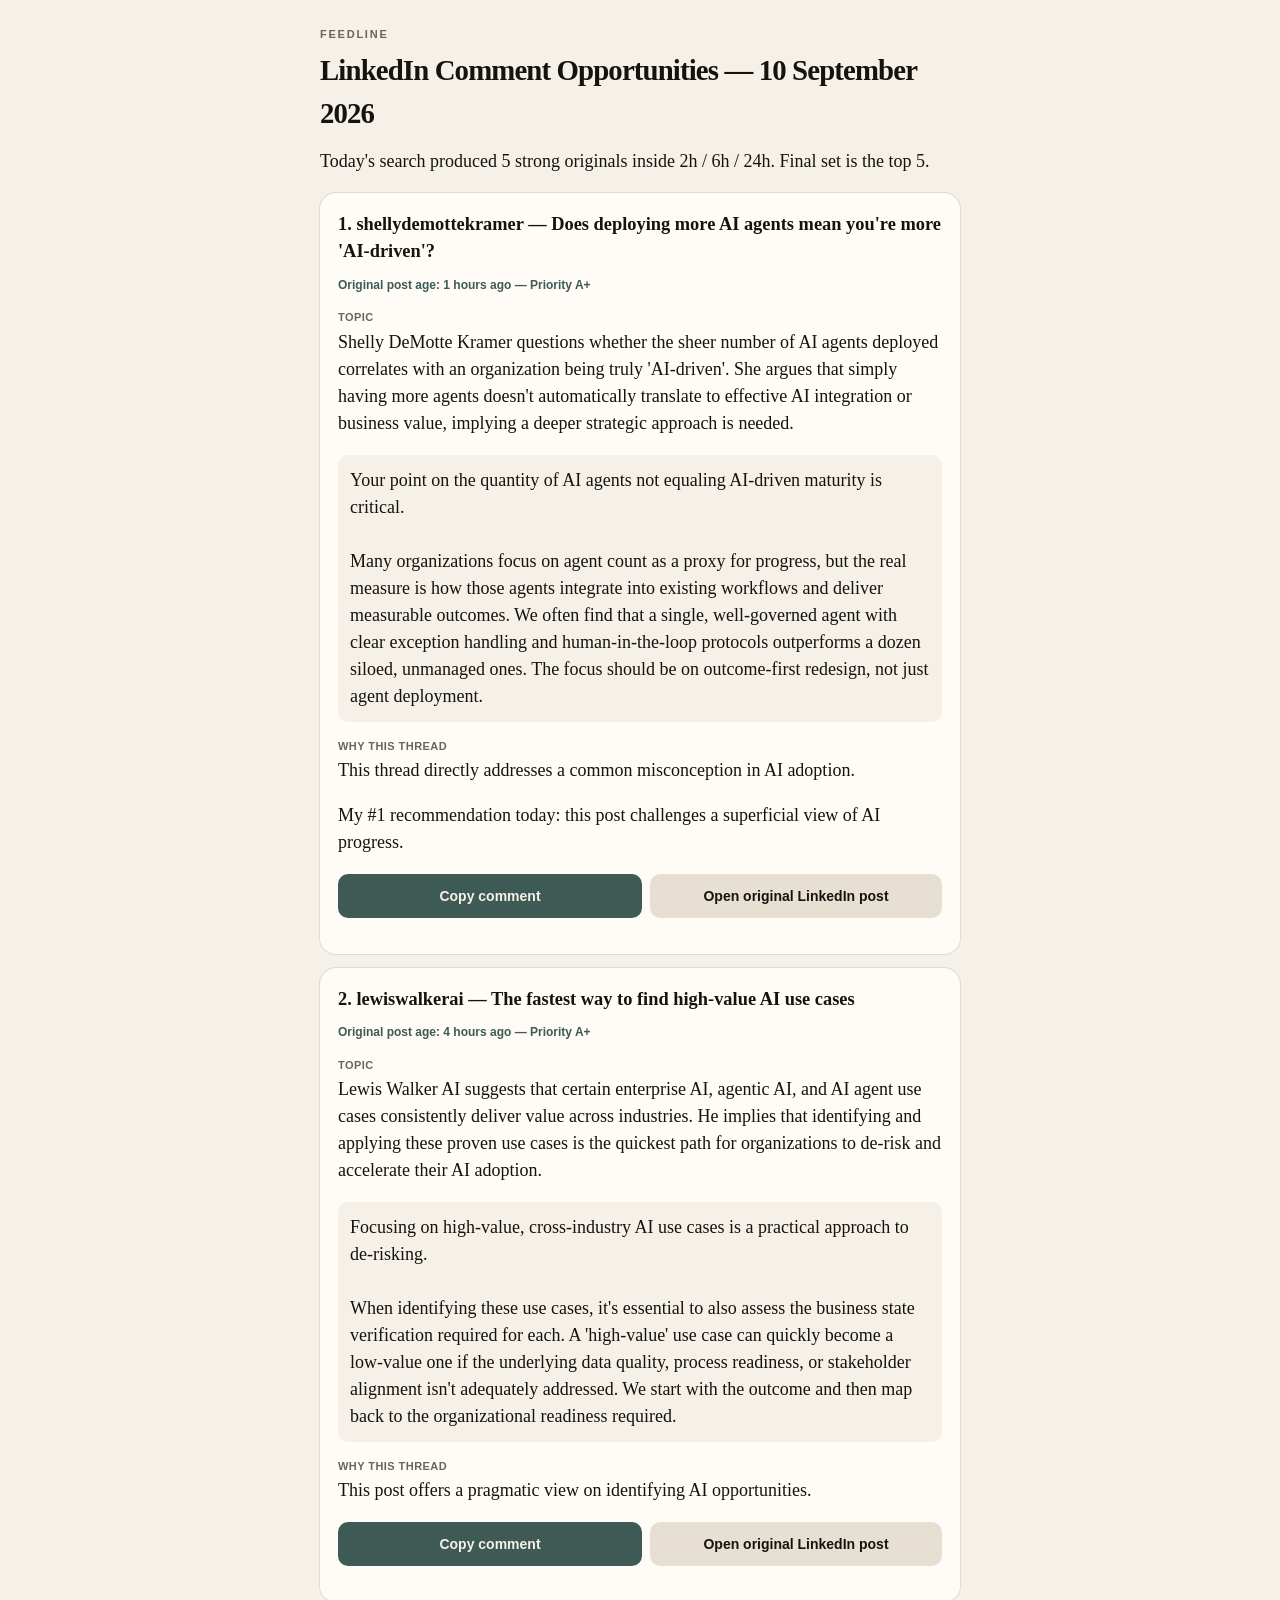
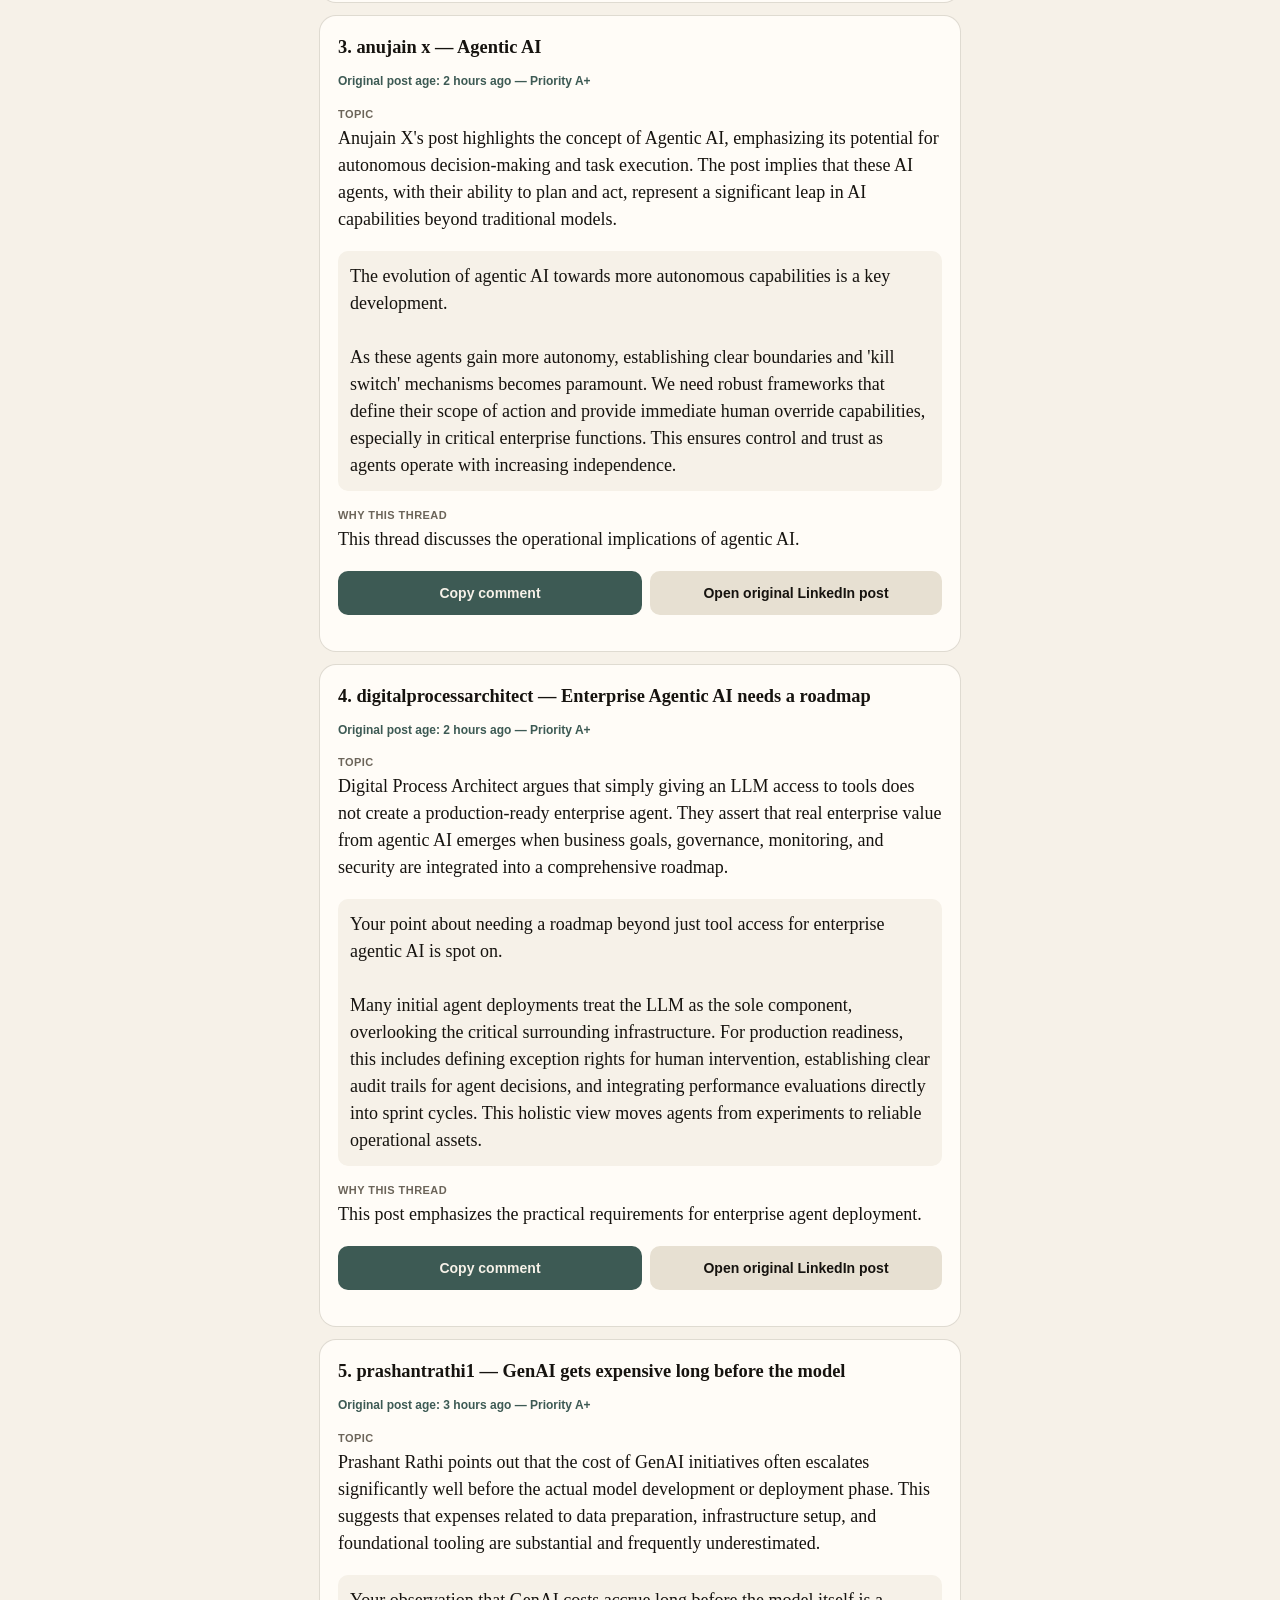
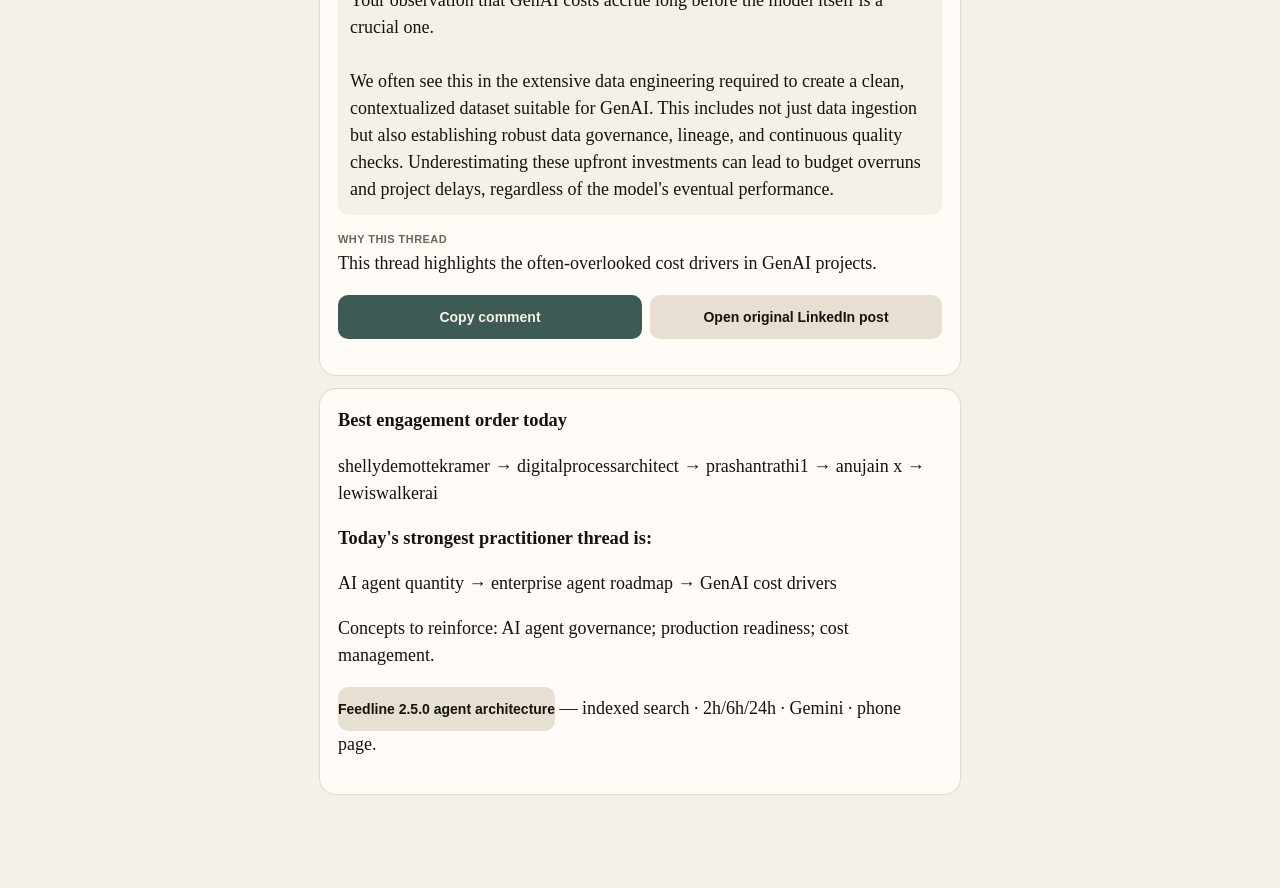
==== commit ddc50ecf: "briefing 2026-09-10" ====
--- a/docs/index.html
+++ b/docs/index.html
@@ -27,81 +27,84 @@
 <main>
   <div class="kicker">Feedline</div>
   <h1>LinkedIn Comment Opportunities — 10 September 2026</h1>
-  <p class="lede">Today's search produced 5 strong originals inside 1 day. The final set is the top 5. Nothing older than 24 hours.</p>
+  <p class="lede">Today's search produced 5 strong originals inside 2h / 6h / 24h. Final set is the top 5.</p>
   <section class="item">
-  <h2>1. digitalprocessarchitect — Enterprise Agentic AI needs a roadmap</h2>
+  <h2>1. shellydemottekramer — Does deploying more AI agents mean you're more 'AI-driven'?</h2>
+  <p class="pri">Original post age: 1 hours ago — Priority A+</p>
+  <p class="topic"><strong>Topic</strong> Shelly DeMotte Kramer questions whether the sheer number of AI agents deployed correlates with an organization being truly 'AI-driven'. She argues that simply having more agents doesn't automatically translate to effective AI integration or business value, implying a deeper strategic approach is needed.</p>
+  <blockquote>Your point on the quantity of AI agents not equaling AI-driven maturity is critical.<br/><br/>Many organizations focus on agent count as a proxy for progress, but the real measure is how those agents integrate into existing workflows and deliver measurable outcomes. We often find that a single, well-governed agent with clear exception handling and human-in-the-loop protocols outperforms a dozen siloed, unmanaged ones. The focus should be on outcome-first redesign, not just agent deployment.</blockquote>
+  <p class="why"><strong>Why this thread</strong> This thread directly addresses a common misconception in AI adoption.</p>
+  <p class="note">My #1 recommendation today: this post challenges a superficial view of AI progress.</p>
+  <p class="row">
+    <button type="button" data-copy="Your point on the quantity of AI agents not equaling AI-driven maturity is critical.
+
+Many organizations focus on agent count as a proxy for progress, but the real measure is how those agents integrate into existing workflows and deliver measurable outcomes. We often find that a single, well-governed agent with clear exception handling and human-in-the-loop protocols outperforms a dozen siloed, unmanaged ones. The focus should be on outcome-first redesign, not just agent deployment.">Copy comment</button>
+    <a href="https://www.linkedin.com/posts/shellydemottekramer_does-deploying-more-ai-agents-mean-youre-activity-7503823463376142336-B9sb" target="_blank" rel="noreferrer">Open original LinkedIn post</a>
+  </p>
+</section>
+<section class="item">
+  <h2>2. lewiswalkerai — The fastest way to find high-value AI use cases</h2>
+  <p class="pri">Original post age: 4 hours ago — Priority A+</p>
+  <p class="topic"><strong>Topic</strong> Lewis Walker AI suggests that certain enterprise AI, agentic AI, and AI agent use cases consistently deliver value across industries. He implies that identifying and applying these proven use cases is the quickest path for organizations to de-risk and accelerate their AI adoption.</p>
+  <blockquote>Focusing on high-value, cross-industry AI use cases is a practical approach to de-risking.<br/><br/>When identifying these use cases, it's essential to also assess the business state verification required for each. A 'high-value' use case can quickly become a low-value one if the underlying data quality, process readiness, or stakeholder alignment isn't adequately addressed. We start with the outcome and then map back to the organizational readiness required.</blockquote>
+  <p class="why"><strong>Why this thread</strong> This post offers a pragmatic view on identifying AI opportunities.</p>
+  
+  <p class="row">
+    <button type="button" data-copy="Focusing on high-value, cross-industry AI use cases is a practical approach to de-risking.
+
+When identifying these use cases, it's essential to also assess the business state verification required for each. A 'high-value' use case can quickly become a low-value one if the underlying data quality, process readiness, or stakeholder alignment isn't adequately addressed. We start with the outcome and then map back to the organizational readiness required.">Copy comment</button>
+    <a href="https://www.linkedin.com/posts/lewiswalkerai_the-fastest-way-to-find-high-value-ai-use-activity-7503784532777725953-WVDF" target="_blank" rel="noreferrer">Open original LinkedIn post</a>
+  </p>
+</section>
+<section class="item">
+  <h2>3. anujain x — Agentic AI</h2>
   <p class="pri">Original post age: 2 hours ago — Priority A+</p>
-  <p class="topic"><strong>Topic</strong> The post argues that simply giving an LLM access to tools does not make it a production-ready agent. True enterprise value from agentic AI requires a strategic roadmap that integrates business goals with technical execution.</p>
-  <blockquote>Warm reply: This is a critical point: agentic AI requires more than just tool access.<br/><br/>Beyond a roadmap, the operational readiness of the business process itself is paramount. This includes defining clear exception handling, establishing robust monitoring for agent behavior, and ensuring appropriate governance frameworks are in place before scaling.</blockquote>
-  <p class="why"><strong>Why this thread</strong> Addresses the core challenge of moving agentic AI from concept to production with a specific call for a roadmap.</p>
-  <p class="note">My #1 recommendation today is to focus on the operational readiness of agentic AI.</p>
+  <p class="topic"><strong>Topic</strong> Anujain X's post highlights the concept of Agentic AI, emphasizing its potential for autonomous decision-making and task execution. The post implies that these AI agents, with their ability to plan and act, represent a significant leap in AI capabilities beyond traditional models.</p>
+  <blockquote>The evolution of agentic AI towards more autonomous capabilities is a key development.<br/><br/>As these agents gain more autonomy, establishing clear boundaries and 'kill switch' mechanisms becomes paramount. We need robust frameworks that define their scope of action and provide immediate human override capabilities, especially in critical enterprise functions. This ensures control and trust as agents operate with increasing independence.</blockquote>
+  <p class="why"><strong>Why this thread</strong> This thread discusses the operational implications of agentic AI.</p>
+  
   <p class="row">
-    <button type="button" data-copy="Warm reply: This is a critical point: agentic AI requires more than just tool access.
+    <button type="button" data-copy="The evolution of agentic AI towards more autonomous capabilities is a key development.
 
-Beyond a roadmap, the operational readiness of the business process itself is paramount. This includes defining clear exception handling, establishing robust monitoring for agent behavior, and ensuring appropriate governance frameworks are in place before scaling.">Copy comment</button>
+As these agents gain more autonomy, establishing clear boundaries and 'kill switch' mechanisms becomes paramount. We need robust frameworks that define their scope of action and provide immediate human override capabilities, especially in critical enterprise functions. This ensures control and trust as agents operate with increasing independence.">Copy comment</button>
+    <a href="https://www.linkedin.com/posts/anujain-x_agentic-ai-activity-7503807621104050178-dHHJ" target="_blank" rel="noreferrer">Open original LinkedIn post</a>
+  </p>
+</section>
+<section class="item">
+  <h2>4. digitalprocessarchitect — Enterprise Agentic AI needs a roadmap</h2>
+  <p class="pri">Original post age: 2 hours ago — Priority A+</p>
+  <p class="topic"><strong>Topic</strong> Digital Process Architect argues that simply giving an LLM access to tools does not create a production-ready enterprise agent. They assert that real enterprise value from agentic AI emerges when business goals, governance, monitoring, and security are integrated into a comprehensive roadmap.</p>
+  <blockquote>Your point about needing a roadmap beyond just tool access for enterprise agentic AI is spot on.<br/><br/>Many initial agent deployments treat the LLM as the sole component, overlooking the critical surrounding infrastructure. For production readiness, this includes defining exception rights for human intervention, establishing clear audit trails for agent decisions, and integrating performance evaluations directly into sprint cycles. This holistic view moves agents from experiments to reliable operational assets.</blockquote>
+  <p class="why"><strong>Why this thread</strong> This post emphasizes the practical requirements for enterprise agent deployment.</p>
+  
+  <p class="row">
+    <button type="button" data-copy="Your point about needing a roadmap beyond just tool access for enterprise agentic AI is spot on.
+
+Many initial agent deployments treat the LLM as the sole component, overlooking the critical surrounding infrastructure. For production readiness, this includes defining exception rights for human intervention, establishing clear audit trails for agent decisions, and integrating performance evaluations directly into sprint cycles. This holistic view moves agents from experiments to reliable operational assets.">Copy comment</button>
     <a href="https://www.linkedin.com/posts/digitalprocessarchitect_enterprise-agentic-ai-needs-a-roadmap-giving-activity-7503806762509086720-ukoe" target="_blank" rel="noreferrer">Open original LinkedIn post</a>
   </p>
 </section>
 <section class="item">
-  <h2>2. lewiswalkerai — The fastest way to find high-value AI use cases</h2>
+  <h2>5. prashantrathi1 — GenAI gets expensive long before the model</h2>
   <p class="pri">Original post age: 3 hours ago — Priority A+</p>
-  <p class="topic"><strong>Topic</strong> The author suggests that certain enterprise and agentic AI use cases consistently deliver value across industries. Applying these proven use cases can help organizations achieve de-risked AI adoption.</p>
-  <blockquote>Identifying high-value use cases is essential, but equally important is the design of the underlying processes to support them. A process-first redesign, rather than retrofitting AI onto existing workflows, often unlocks the most significant gains and ensures sustainable adoption.</blockquote>
-  <p class="why"><strong>Why this thread</strong> Highlights practical application of AI and the importance of identifying high-value opportunities.</p>
-  <p class="note">My #2 recommendation today is to prioritize proven AI use cases.</p>
+  <p class="topic"><strong>Topic</strong> Prashant Rathi points out that the cost of GenAI initiatives often escalates significantly well before the actual model development or deployment phase. This suggests that expenses related to data preparation, infrastructure setup, and foundational tooling are substantial and frequently underestimated.</p>
+  <blockquote>Your observation that GenAI costs accrue long before the model itself is a crucial one.<br/><br/>We often see this in the extensive data engineering required to create a clean, contextualized dataset suitable for GenAI. This includes not just data ingestion but also establishing robust data governance, lineage, and continuous quality checks. Underestimating these upfront investments can lead to budget overruns and project delays, regardless of the model's eventual performance.</blockquote>
+  <p class="why"><strong>Why this thread</strong> This thread highlights the often-overlooked cost drivers in GenAI projects.</p>
+  
   <p class="row">
-    <button type="button" data-copy="Identifying high-value use cases is essential, but equally important is the design of the underlying processes to support them. A process-first redesign, rather than retrofitting AI onto existing workflows, often unlocks the most significant gains and ensures sustainable adoption.">Copy comment</button>
-    <a href="https://www.linkedin.com/posts/lewiswalkerai_the-fastest-way-to-find-high-value-ai-use-activity-7503784532777725953-WVDF" target="_blank" rel="noreferrer">Open original LinkedIn post</a>
-  </p>
-</section>
-<section class="item">
-  <h2>3. dilip anandan 03706329 — Most companies are not struggling with AI</h2>
-  <p class="pri">Original post age: 5 hours ago — Priority A+</p>
-  <p class="topic"><strong>Topic</strong> The post posits that the struggle for many companies isn't with AI itself, but with identifying the right solution, which could be a dashboard, better retrieval, process redesign, or an agent with controlled authority.</p>
-  <blockquote>Warm reply: You've hit on a key differentiator: the solution is often not just AI, but the right AI or even non-AI intervention.<br/><br/>This perspective underscores the need for a disciplined approach to problem definition before solutioning. The 'AI' label can obscure the fundamental requirement for process optimization or improved data access, which may be the true drivers of value.</blockquote>
-  <p class="why"><strong>Why this thread</strong> Challenges the common narrative and focuses on practical problem-solving with AI as one of many tools.</p>
-  <p class="note">My #3 recommendation today is to focus on problem definition before AI.</p>
-  <p class="row">
-    <button type="button" data-copy="Warm reply: You've hit on a key differentiator: the solution is often not just AI, but the right AI or even non-AI intervention.
+    <button type="button" data-copy="Your observation that GenAI costs accrue long before the model itself is a crucial one.
 
-This perspective underscores the need for a disciplined approach to problem definition before solutioning. The 'AI' label can obscure the fundamental requirement for process optimization or improved data access, which may be the true drivers of value.">Copy comment</button>
-    <a href="https://www.linkedin.com/posts/dilip-anandan-03706329_ai-productmanagement-aiautomation-activity-7503764492770492417-lJbW" target="_blank" rel="noreferrer">Open original LinkedIn post</a>
-  </p>
-</section>
-<section class="item">
-  <h2>4. prashantrathi1 — GenAI gets expensive long before the model</h2>
-  <p class="pri">Original post age: 2 hours ago — Priority A+</p>
-  <p class="topic"><strong>Topic</strong> The post emphasizes that the true cost of Generative AI often lies not in the model itself, but in the infrastructure, data pipelines, and operational overhead required to deploy and manage it effectively.</p>
-  <blockquote>Warm reply: This is a crucial insight into the total cost of ownership for GenAI deployments.<br/><br/>The expense often stems from the iterative nature of development and the need for robust monitoring and governance. Ensuring that pilot phases are strictly time-boxed and include clear exit criteria for moving to production can help manage these escalating costs.</blockquote>
-  <p class="why"><strong>Why this thread</strong> Addresses a critical, often overlooked, aspect of GenAI implementation: its true cost.</p>
-  <p class="note">My #4 recommendation today is to manage GenAI costs proactively.</p>
-  <p class="row">
-    <button type="button" data-copy="Warm reply: This is a crucial insight into the total cost of ownership for GenAI deployments.
-
-The expense often stems from the iterative nature of development and the need for robust monitoring and governance. Ensuring that pilot phases are strictly time-boxed and include clear exit criteria for moving to production can help manage these escalating costs.">Copy comment</button>
+We often see this in the extensive data engineering required to create a clean, contextualized dataset suitable for GenAI. This includes not just data ingestion but also establishing robust data governance, lineage, and continuous quality checks. Underestimating these upfront investments can lead to budget overruns and project delays, regardless of the model's eventual performance.">Copy comment</button>
     <a href="https://www.linkedin.com/posts/prashantrathi1_genai-gets-expensive-long-before-the-model-activity-7503800307810922496-iuX4" target="_blank" rel="noreferrer">Open original LinkedIn post</a>
-  </p>
-</section>
-<section class="item">
-  <h2>5. ranjanasharma — Gen AI for Cloud Solutions</h2>
-  <p class="pri">Original post age: 3 hours ago — Priority A+</p>
-  <p class="topic"><strong>Topic</strong> The post discusses the application of Generative AI within cloud solutions, touching on concepts like RAG (Retrieval Augmented Generation), AI Engineering, and LLMOps.</p>
-  <blockquote>Warm reply: The integration of GenAI with cloud infrastructure is fundamental to scalable deployments.<br/><br/>Beyond RAG and LLMOps, the focus on AI Engineering highlights the need for structured development and testing. Implementing AI solutions within sprints, with defined evaluation metrics for each iteration, ensures continuous improvement and alignment with business outcomes.</blockquote>
-  <p class="why"><strong>Why this thread</strong> Connects GenAI to practical engineering concerns and cloud solutions.</p>
-  <p class="note">My #5 recommendation today is to focus on AI Engineering for GenAI.</p>
-  <p class="row">
-    <button type="button" data-copy="Warm reply: The integration of GenAI with cloud infrastructure is fundamental to scalable deployments.
-
-Beyond RAG and LLMOps, the focus on AI Engineering highlights the need for structured development and testing. Implementing AI solutions within sprints, with defined evaluation metrics for each iteration, ensures continuous improvement and alignment with business outcomes.">Copy comment</button>
-    <a href="https://www.linkedin.com/posts/ranjanasharma_most-companies-are-not-struggling-with-ai-activity-7503791915444736000-xXpF" target="_blank" rel="noreferrer">Open original LinkedIn post</a>
   </p>
 </section>
   <section class="item">
     <h2>Best engagement order today</h2>
-    <p>digitalprocessarchitect → lewiswalkerai → ranjanasharma → prashantrathi1 → dilip anandan 03706329</p>
+    <p>shellydemottekramer → digitalprocessarchitect → prashantrathi1 → anujain x → lewiswalkerai</p>
     <h2>Today's strongest practitioner thread is:</h2>
-    <p>roadmap → use cases → problem definition → cost management → AI engineering</p>
-    <p>Concepts to reinforce: operational readiness; process redesign; total cost of ownership; AI engineering.</p>
+    <p>AI agent quantity → enterprise agent roadmap → GenAI cost drivers</p>
+    <p>Concepts to reinforce: AI agent governance; production readiness; cost management.</p>
+    <p class="lede"><a href="./agent.html">Feedline 2.5.0 agent architecture</a> — indexed search · 2h/6h/24h · Gemini · phone page.</p>
   </section>
 </main>
 <script>
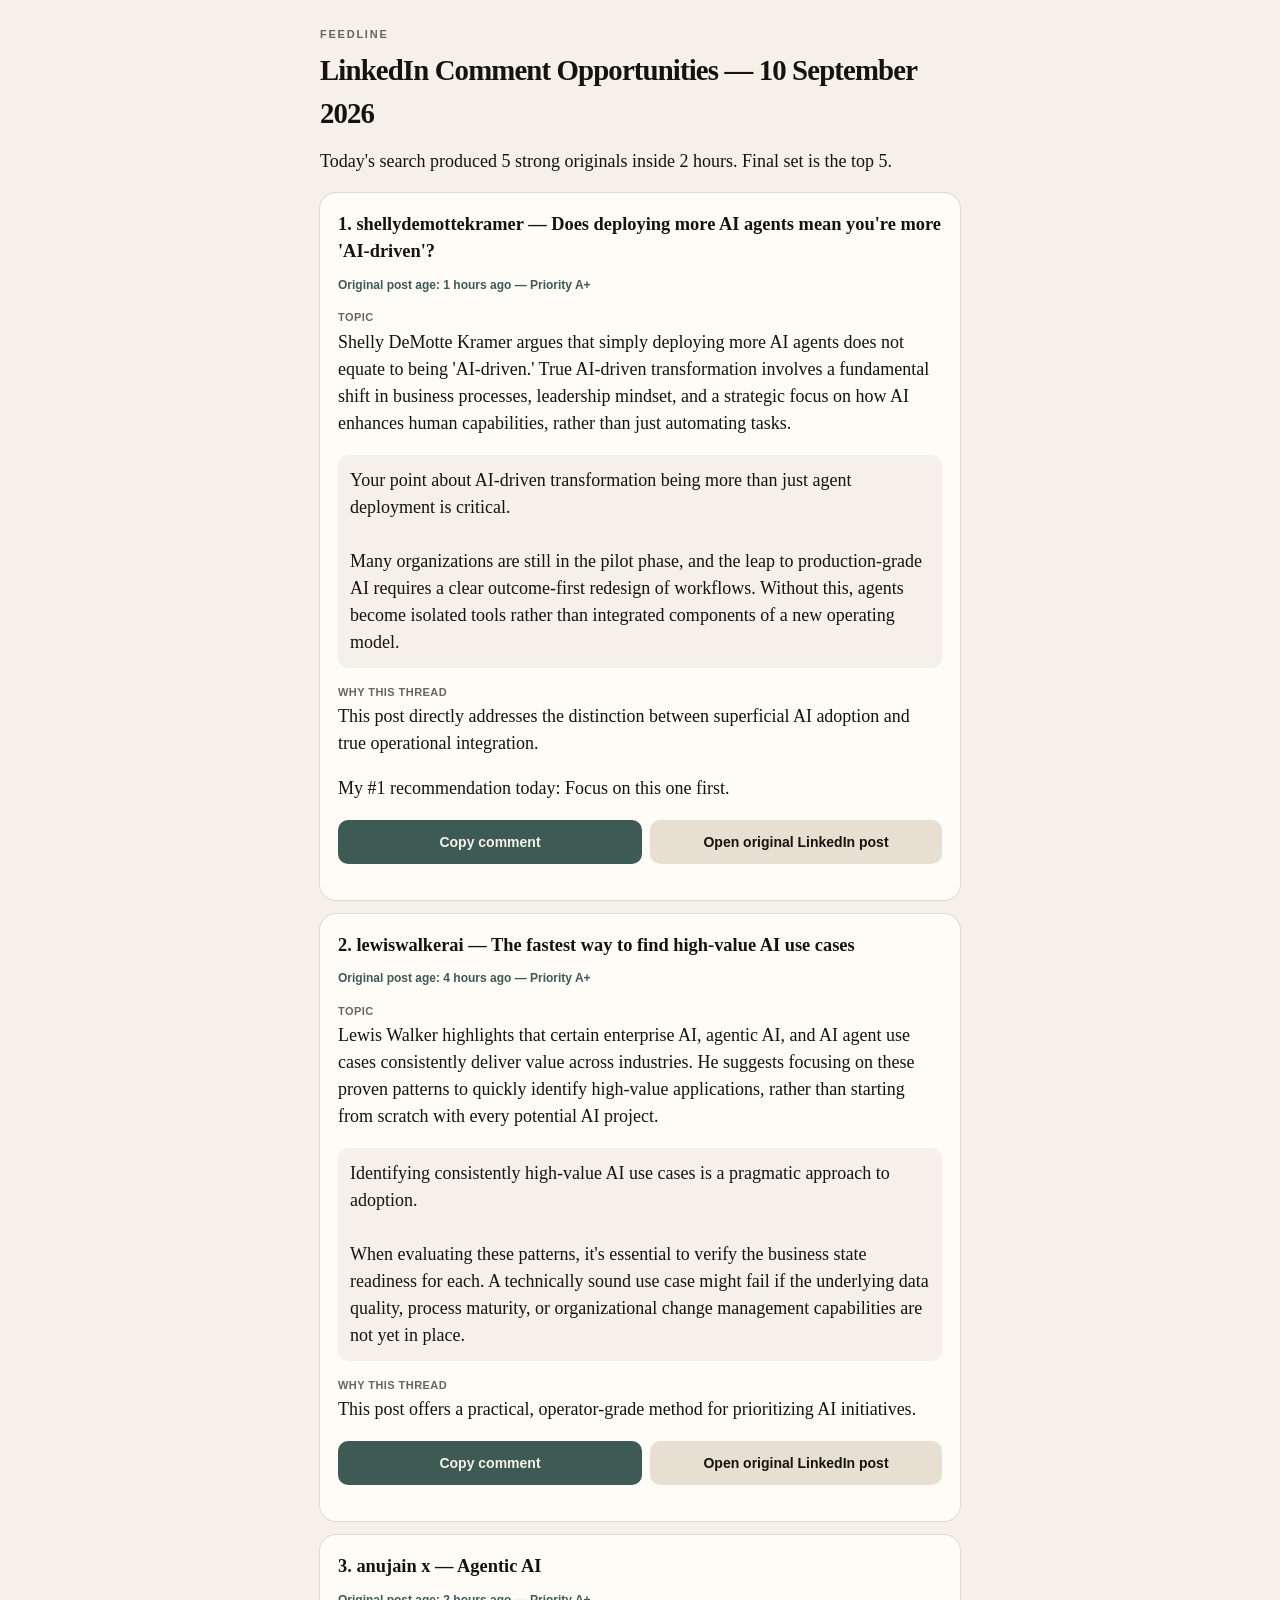
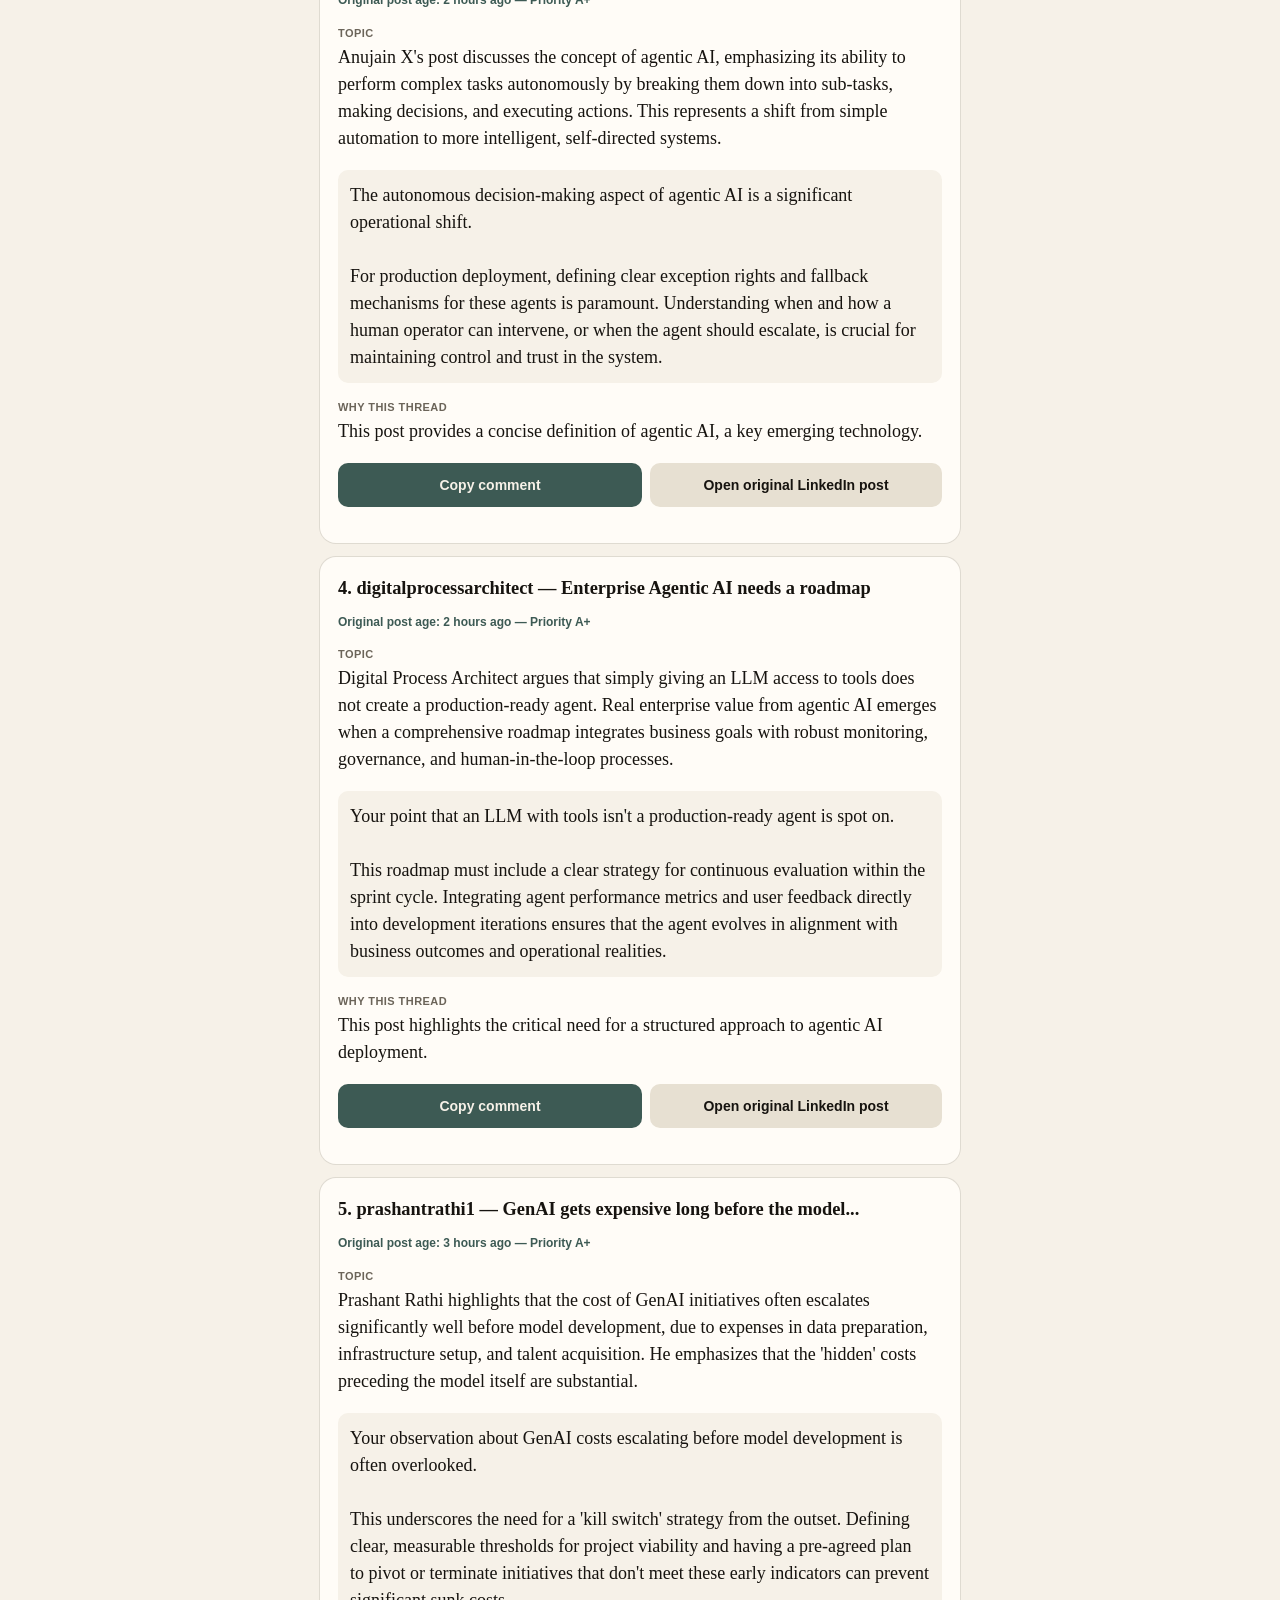
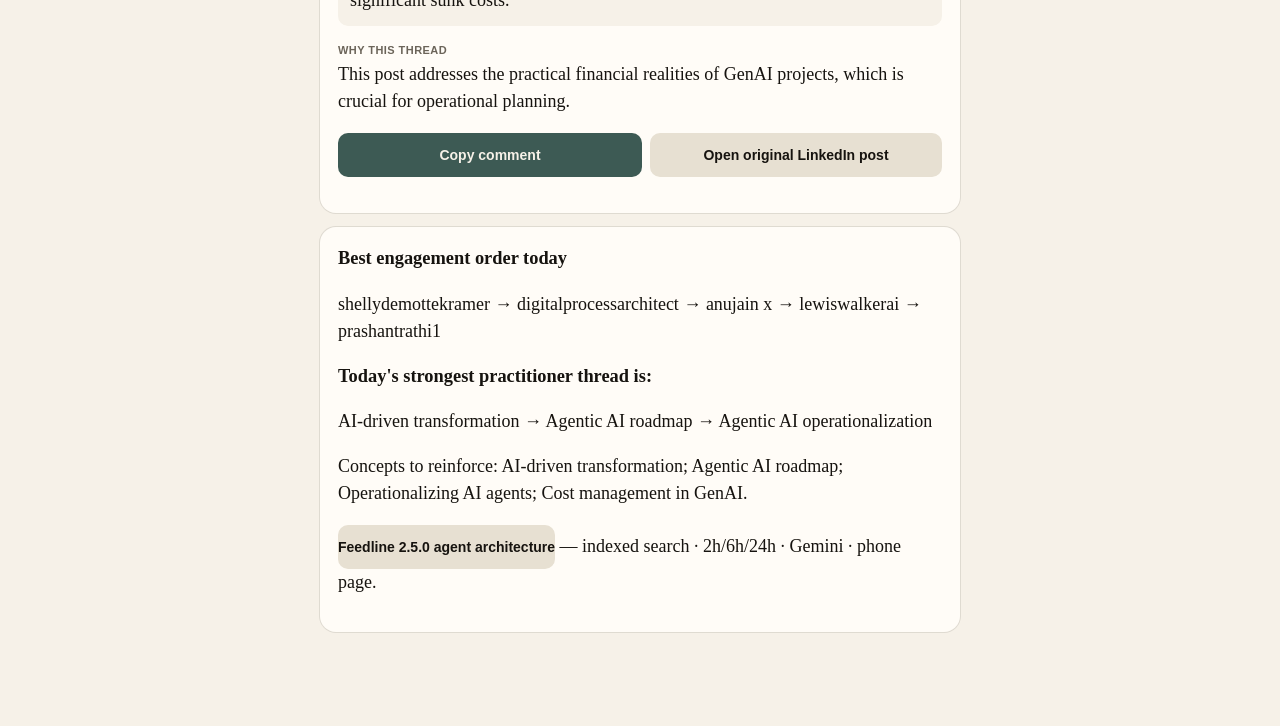
==== commit fe611939: "briefing 2026-09-10" ====
--- a/docs/index.html
+++ b/docs/index.html
@@ -27,83 +27,83 @@
 <main>
   <div class="kicker">Feedline</div>
   <h1>LinkedIn Comment Opportunities — 10 September 2026</h1>
-  <p class="lede">Today's search produced 5 strong originals inside 2h / 6h / 24h. Final set is the top 5.</p>
+  <p class="lede">Today's search produced 5 strong originals inside 2 hours. Final set is the top 5.</p>
   <section class="item">
   <h2>1. shellydemottekramer — Does deploying more AI agents mean you're more 'AI-driven'?</h2>
   <p class="pri">Original post age: 1 hours ago — Priority A+</p>
-  <p class="topic"><strong>Topic</strong> Shelly DeMotte Kramer questions whether the sheer number of AI agents deployed correlates with an organization being truly 'AI-driven'. She argues that simply having more agents doesn't automatically translate to effective AI integration or business value, implying a deeper strategic approach is needed.</p>
-  <blockquote>Your point on the quantity of AI agents not equaling AI-driven maturity is critical.<br/><br/>Many organizations focus on agent count as a proxy for progress, but the real measure is how those agents integrate into existing workflows and deliver measurable outcomes. We often find that a single, well-governed agent with clear exception handling and human-in-the-loop protocols outperforms a dozen siloed, unmanaged ones. The focus should be on outcome-first redesign, not just agent deployment.</blockquote>
-  <p class="why"><strong>Why this thread</strong> This thread directly addresses a common misconception in AI adoption.</p>
-  <p class="note">My #1 recommendation today: this post challenges a superficial view of AI progress.</p>
+  <p class="topic"><strong>Topic</strong> Shelly DeMotte Kramer argues that simply deploying more AI agents does not equate to being 'AI-driven.' True AI-driven transformation involves a fundamental shift in business processes, leadership mindset, and a strategic focus on how AI enhances human capabilities, rather than just automating tasks.</p>
+  <blockquote>Your point about AI-driven transformation being more than just agent deployment is critical.<br/><br/>Many organizations are still in the pilot phase, and the leap to production-grade AI requires a clear outcome-first redesign of workflows. Without this, agents become isolated tools rather than integrated components of a new operating model.</blockquote>
+  <p class="why"><strong>Why this thread</strong> This post directly addresses the distinction between superficial AI adoption and true operational integration.</p>
+  <p class="note">My #1 recommendation today: Focus on this one first.</p>
   <p class="row">
-    <button type="button" data-copy="Your point on the quantity of AI agents not equaling AI-driven maturity is critical.
+    <button type="button" data-copy="Your point about AI-driven transformation being more than just agent deployment is critical.
 
-Many organizations focus on agent count as a proxy for progress, but the real measure is how those agents integrate into existing workflows and deliver measurable outcomes. We often find that a single, well-governed agent with clear exception handling and human-in-the-loop protocols outperforms a dozen siloed, unmanaged ones. The focus should be on outcome-first redesign, not just agent deployment.">Copy comment</button>
+Many organizations are still in the pilot phase, and the leap to production-grade AI requires a clear outcome-first redesign of workflows. Without this, agents become isolated tools rather than integrated components of a new operating model.">Copy comment</button>
     <a href="https://www.linkedin.com/posts/shellydemottekramer_does-deploying-more-ai-agents-mean-youre-activity-7503823463376142336-B9sb" target="_blank" rel="noreferrer">Open original LinkedIn post</a>
   </p>
 </section>
 <section class="item">
   <h2>2. lewiswalkerai — The fastest way to find high-value AI use cases</h2>
   <p class="pri">Original post age: 4 hours ago — Priority A+</p>
-  <p class="topic"><strong>Topic</strong> Lewis Walker AI suggests that certain enterprise AI, agentic AI, and AI agent use cases consistently deliver value across industries. He implies that identifying and applying these proven use cases is the quickest path for organizations to de-risk and accelerate their AI adoption.</p>
-  <blockquote>Focusing on high-value, cross-industry AI use cases is a practical approach to de-risking.<br/><br/>When identifying these use cases, it's essential to also assess the business state verification required for each. A 'high-value' use case can quickly become a low-value one if the underlying data quality, process readiness, or stakeholder alignment isn't adequately addressed. We start with the outcome and then map back to the organizational readiness required.</blockquote>
-  <p class="why"><strong>Why this thread</strong> This post offers a pragmatic view on identifying AI opportunities.</p>
+  <p class="topic"><strong>Topic</strong> Lewis Walker highlights that certain enterprise AI, agentic AI, and AI agent use cases consistently deliver value across industries. He suggests focusing on these proven patterns to quickly identify high-value applications, rather than starting from scratch with every potential AI project.</p>
+  <blockquote>Identifying consistently high-value AI use cases is a pragmatic approach to adoption.<br/><br/>When evaluating these patterns, it's essential to verify the business state readiness for each. A technically sound use case might fail if the underlying data quality, process maturity, or organizational change management capabilities are not yet in place.</blockquote>
+  <p class="why"><strong>Why this thread</strong> This post offers a practical, operator-grade method for prioritizing AI initiatives.</p>
   
   <p class="row">
-    <button type="button" data-copy="Focusing on high-value, cross-industry AI use cases is a practical approach to de-risking.
+    <button type="button" data-copy="Identifying consistently high-value AI use cases is a pragmatic approach to adoption.
 
-When identifying these use cases, it's essential to also assess the business state verification required for each. A 'high-value' use case can quickly become a low-value one if the underlying data quality, process readiness, or stakeholder alignment isn't adequately addressed. We start with the outcome and then map back to the organizational readiness required.">Copy comment</button>
+When evaluating these patterns, it's essential to verify the business state readiness for each. A technically sound use case might fail if the underlying data quality, process maturity, or organizational change management capabilities are not yet in place.">Copy comment</button>
     <a href="https://www.linkedin.com/posts/lewiswalkerai_the-fastest-way-to-find-high-value-ai-use-activity-7503784532777725953-WVDF" target="_blank" rel="noreferrer">Open original LinkedIn post</a>
   </p>
 </section>
 <section class="item">
   <h2>3. anujain x — Agentic AI</h2>
   <p class="pri">Original post age: 2 hours ago — Priority A+</p>
-  <p class="topic"><strong>Topic</strong> Anujain X's post highlights the concept of Agentic AI, emphasizing its potential for autonomous decision-making and task execution. The post implies that these AI agents, with their ability to plan and act, represent a significant leap in AI capabilities beyond traditional models.</p>
-  <blockquote>The evolution of agentic AI towards more autonomous capabilities is a key development.<br/><br/>As these agents gain more autonomy, establishing clear boundaries and 'kill switch' mechanisms becomes paramount. We need robust frameworks that define their scope of action and provide immediate human override capabilities, especially in critical enterprise functions. This ensures control and trust as agents operate with increasing independence.</blockquote>
-  <p class="why"><strong>Why this thread</strong> This thread discusses the operational implications of agentic AI.</p>
+  <p class="topic"><strong>Topic</strong> Anujain X's post discusses the concept of agentic AI, emphasizing its ability to perform complex tasks autonomously by breaking them down into sub-tasks, making decisions, and executing actions. This represents a shift from simple automation to more intelligent, self-directed systems.</p>
+  <blockquote>The autonomous decision-making aspect of agentic AI is a significant operational shift.<br/><br/>For production deployment, defining clear exception rights and fallback mechanisms for these agents is paramount. Understanding when and how a human operator can intervene, or when the agent should escalate, is crucial for maintaining control and trust in the system.</blockquote>
+  <p class="why"><strong>Why this thread</strong> This post provides a concise definition of agentic AI, a key emerging technology.</p>
   
   <p class="row">
-    <button type="button" data-copy="The evolution of agentic AI towards more autonomous capabilities is a key development.
+    <button type="button" data-copy="The autonomous decision-making aspect of agentic AI is a significant operational shift.
 
-As these agents gain more autonomy, establishing clear boundaries and 'kill switch' mechanisms becomes paramount. We need robust frameworks that define their scope of action and provide immediate human override capabilities, especially in critical enterprise functions. This ensures control and trust as agents operate with increasing independence.">Copy comment</button>
+For production deployment, defining clear exception rights and fallback mechanisms for these agents is paramount. Understanding when and how a human operator can intervene, or when the agent should escalate, is crucial for maintaining control and trust in the system.">Copy comment</button>
     <a href="https://www.linkedin.com/posts/anujain-x_agentic-ai-activity-7503807621104050178-dHHJ" target="_blank" rel="noreferrer">Open original LinkedIn post</a>
   </p>
 </section>
 <section class="item">
   <h2>4. digitalprocessarchitect — Enterprise Agentic AI needs a roadmap</h2>
   <p class="pri">Original post age: 2 hours ago — Priority A+</p>
-  <p class="topic"><strong>Topic</strong> Digital Process Architect argues that simply giving an LLM access to tools does not create a production-ready enterprise agent. They assert that real enterprise value from agentic AI emerges when business goals, governance, monitoring, and security are integrated into a comprehensive roadmap.</p>
-  <blockquote>Your point about needing a roadmap beyond just tool access for enterprise agentic AI is spot on.<br/><br/>Many initial agent deployments treat the LLM as the sole component, overlooking the critical surrounding infrastructure. For production readiness, this includes defining exception rights for human intervention, establishing clear audit trails for agent decisions, and integrating performance evaluations directly into sprint cycles. This holistic view moves agents from experiments to reliable operational assets.</blockquote>
-  <p class="why"><strong>Why this thread</strong> This post emphasizes the practical requirements for enterprise agent deployment.</p>
+  <p class="topic"><strong>Topic</strong> Digital Process Architect argues that simply giving an LLM access to tools does not create a production-ready agent. Real enterprise value from agentic AI emerges when a comprehensive roadmap integrates business goals with robust monitoring, governance, and human-in-the-loop processes.</p>
+  <blockquote>Your point that an LLM with tools isn't a production-ready agent is spot on.<br/><br/>This roadmap must include a clear strategy for continuous evaluation within the sprint cycle. Integrating agent performance metrics and user feedback directly into development iterations ensures that the agent evolves in alignment with business outcomes and operational realities.</blockquote>
+  <p class="why"><strong>Why this thread</strong> This post highlights the critical need for a structured approach to agentic AI deployment.</p>
   
   <p class="row">
-    <button type="button" data-copy="Your point about needing a roadmap beyond just tool access for enterprise agentic AI is spot on.
+    <button type="button" data-copy="Your point that an LLM with tools isn't a production-ready agent is spot on.
 
-Many initial agent deployments treat the LLM as the sole component, overlooking the critical surrounding infrastructure. For production readiness, this includes defining exception rights for human intervention, establishing clear audit trails for agent decisions, and integrating performance evaluations directly into sprint cycles. This holistic view moves agents from experiments to reliable operational assets.">Copy comment</button>
+This roadmap must include a clear strategy for continuous evaluation within the sprint cycle. Integrating agent performance metrics and user feedback directly into development iterations ensures that the agent evolves in alignment with business outcomes and operational realities.">Copy comment</button>
     <a href="https://www.linkedin.com/posts/digitalprocessarchitect_enterprise-agentic-ai-needs-a-roadmap-giving-activity-7503806762509086720-ukoe" target="_blank" rel="noreferrer">Open original LinkedIn post</a>
   </p>
 </section>
 <section class="item">
-  <h2>5. prashantrathi1 — GenAI gets expensive long before the model</h2>
+  <h2>5. prashantrathi1 — GenAI gets expensive long before the model...</h2>
   <p class="pri">Original post age: 3 hours ago — Priority A+</p>
-  <p class="topic"><strong>Topic</strong> Prashant Rathi points out that the cost of GenAI initiatives often escalates significantly well before the actual model development or deployment phase. This suggests that expenses related to data preparation, infrastructure setup, and foundational tooling are substantial and frequently underestimated.</p>
-  <blockquote>Your observation that GenAI costs accrue long before the model itself is a crucial one.<br/><br/>We often see this in the extensive data engineering required to create a clean, contextualized dataset suitable for GenAI. This includes not just data ingestion but also establishing robust data governance, lineage, and continuous quality checks. Underestimating these upfront investments can lead to budget overruns and project delays, regardless of the model's eventual performance.</blockquote>
-  <p class="why"><strong>Why this thread</strong> This thread highlights the often-overlooked cost drivers in GenAI projects.</p>
+  <p class="topic"><strong>Topic</strong> Prashant Rathi highlights that the cost of GenAI initiatives often escalates significantly well before model development, due to expenses in data preparation, infrastructure setup, and talent acquisition. He emphasizes that the 'hidden' costs preceding the model itself are substantial.</p>
+  <blockquote>Your observation about GenAI costs escalating before model development is often overlooked.<br/><br/>This underscores the need for a 'kill switch' strategy from the outset. Defining clear, measurable thresholds for project viability and having a pre-agreed plan to pivot or terminate initiatives that don't meet these early indicators can prevent significant sunk costs.</blockquote>
+  <p class="why"><strong>Why this thread</strong> This post addresses the practical financial realities of GenAI projects, which is crucial for operational planning.</p>
   
   <p class="row">
-    <button type="button" data-copy="Your observation that GenAI costs accrue long before the model itself is a crucial one.
+    <button type="button" data-copy="Your observation about GenAI costs escalating before model development is often overlooked.
 
-We often see this in the extensive data engineering required to create a clean, contextualized dataset suitable for GenAI. This includes not just data ingestion but also establishing robust data governance, lineage, and continuous quality checks. Underestimating these upfront investments can lead to budget overruns and project delays, regardless of the model's eventual performance.">Copy comment</button>
+This underscores the need for a 'kill switch' strategy from the outset. Defining clear, measurable thresholds for project viability and having a pre-agreed plan to pivot or terminate initiatives that don't meet these early indicators can prevent significant sunk costs.">Copy comment</button>
     <a href="https://www.linkedin.com/posts/prashantrathi1_genai-gets-expensive-long-before-the-model-activity-7503800307810922496-iuX4" target="_blank" rel="noreferrer">Open original LinkedIn post</a>
   </p>
 </section>
   <section class="item">
     <h2>Best engagement order today</h2>
-    <p>shellydemottekramer → digitalprocessarchitect → prashantrathi1 → anujain x → lewiswalkerai</p>
+    <p>shellydemottekramer → digitalprocessarchitect → anujain x → lewiswalkerai → prashantrathi1</p>
     <h2>Today's strongest practitioner thread is:</h2>
-    <p>AI agent quantity → enterprise agent roadmap → GenAI cost drivers</p>
-    <p>Concepts to reinforce: AI agent governance; production readiness; cost management.</p>
+    <p>AI-driven transformation → Agentic AI roadmap → Agentic AI operationalization</p>
+    <p>Concepts to reinforce: AI-driven transformation; Agentic AI roadmap; Operationalizing AI agents; Cost management in GenAI.</p>
     <p class="lede"><a href="./agent.html">Feedline 2.5.0 agent architecture</a> — indexed search · 2h/6h/24h · Gemini · phone page.</p>
   </section>
 </main>
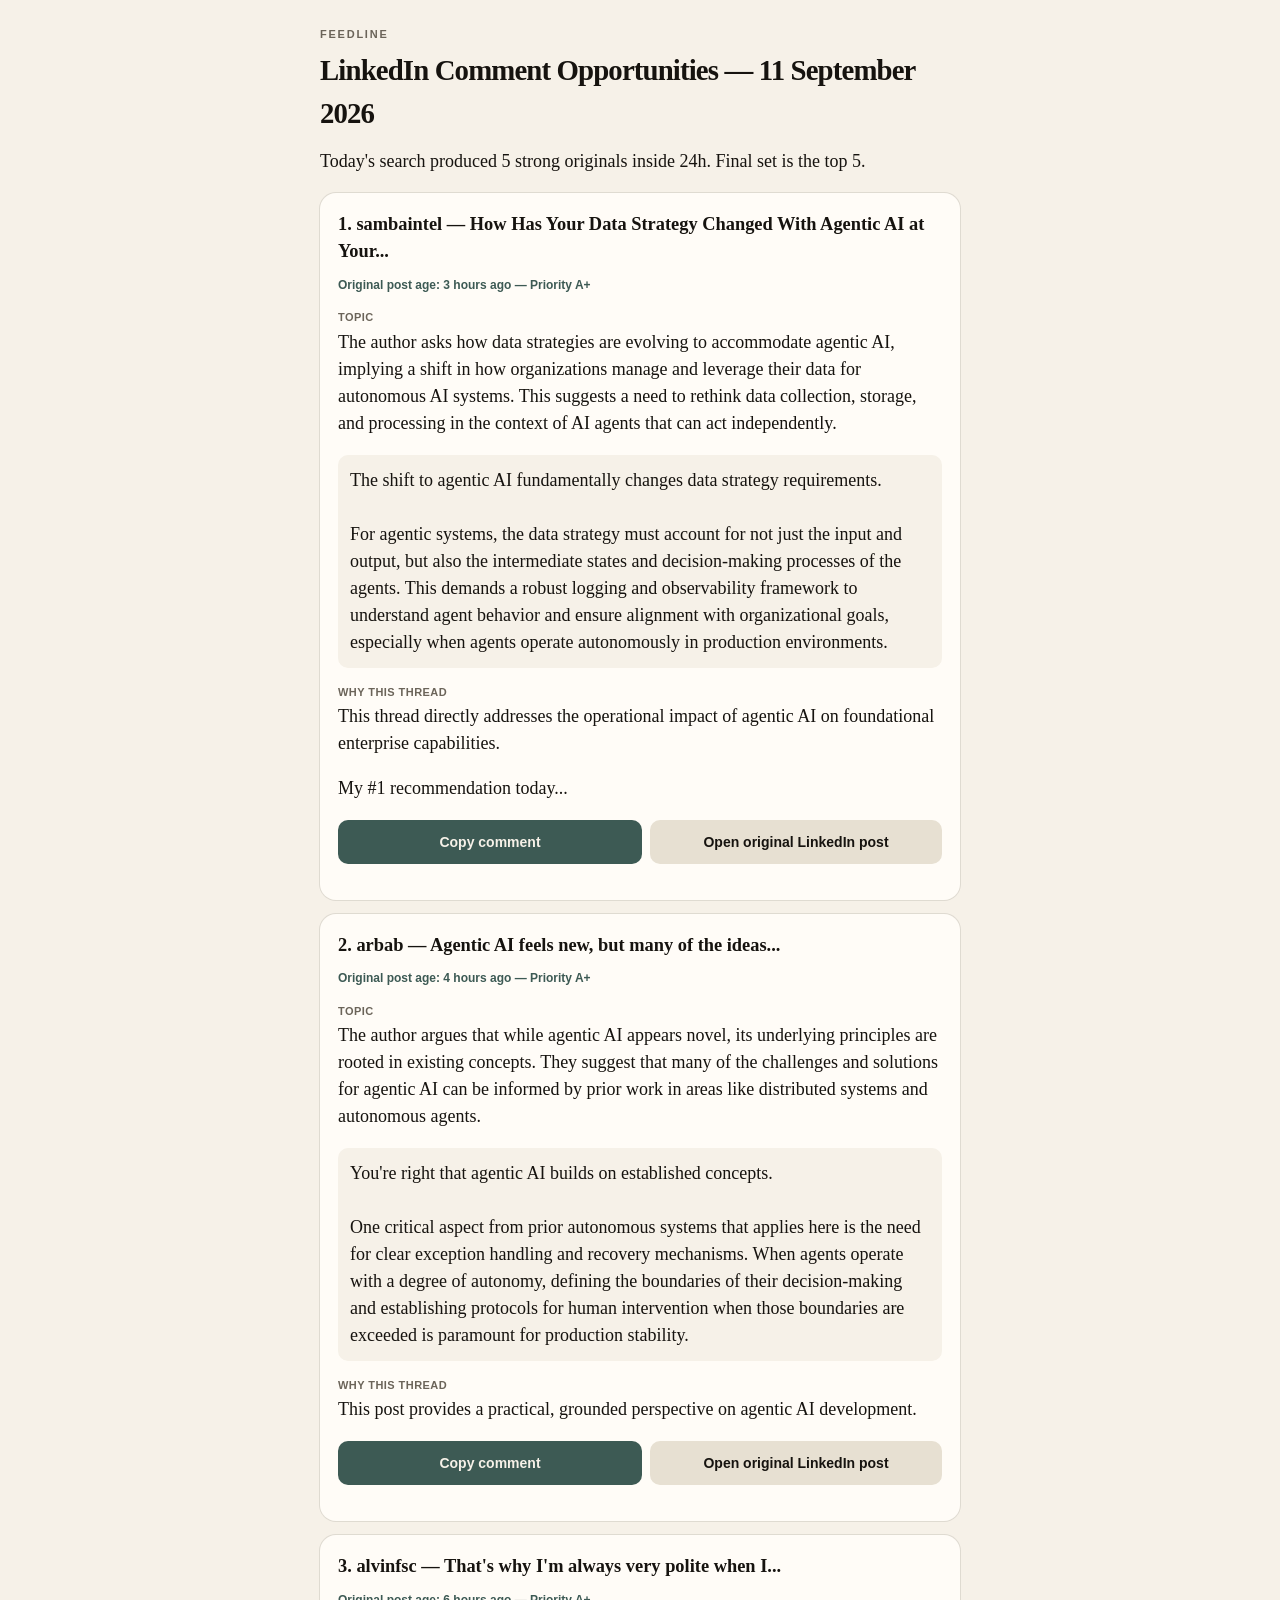
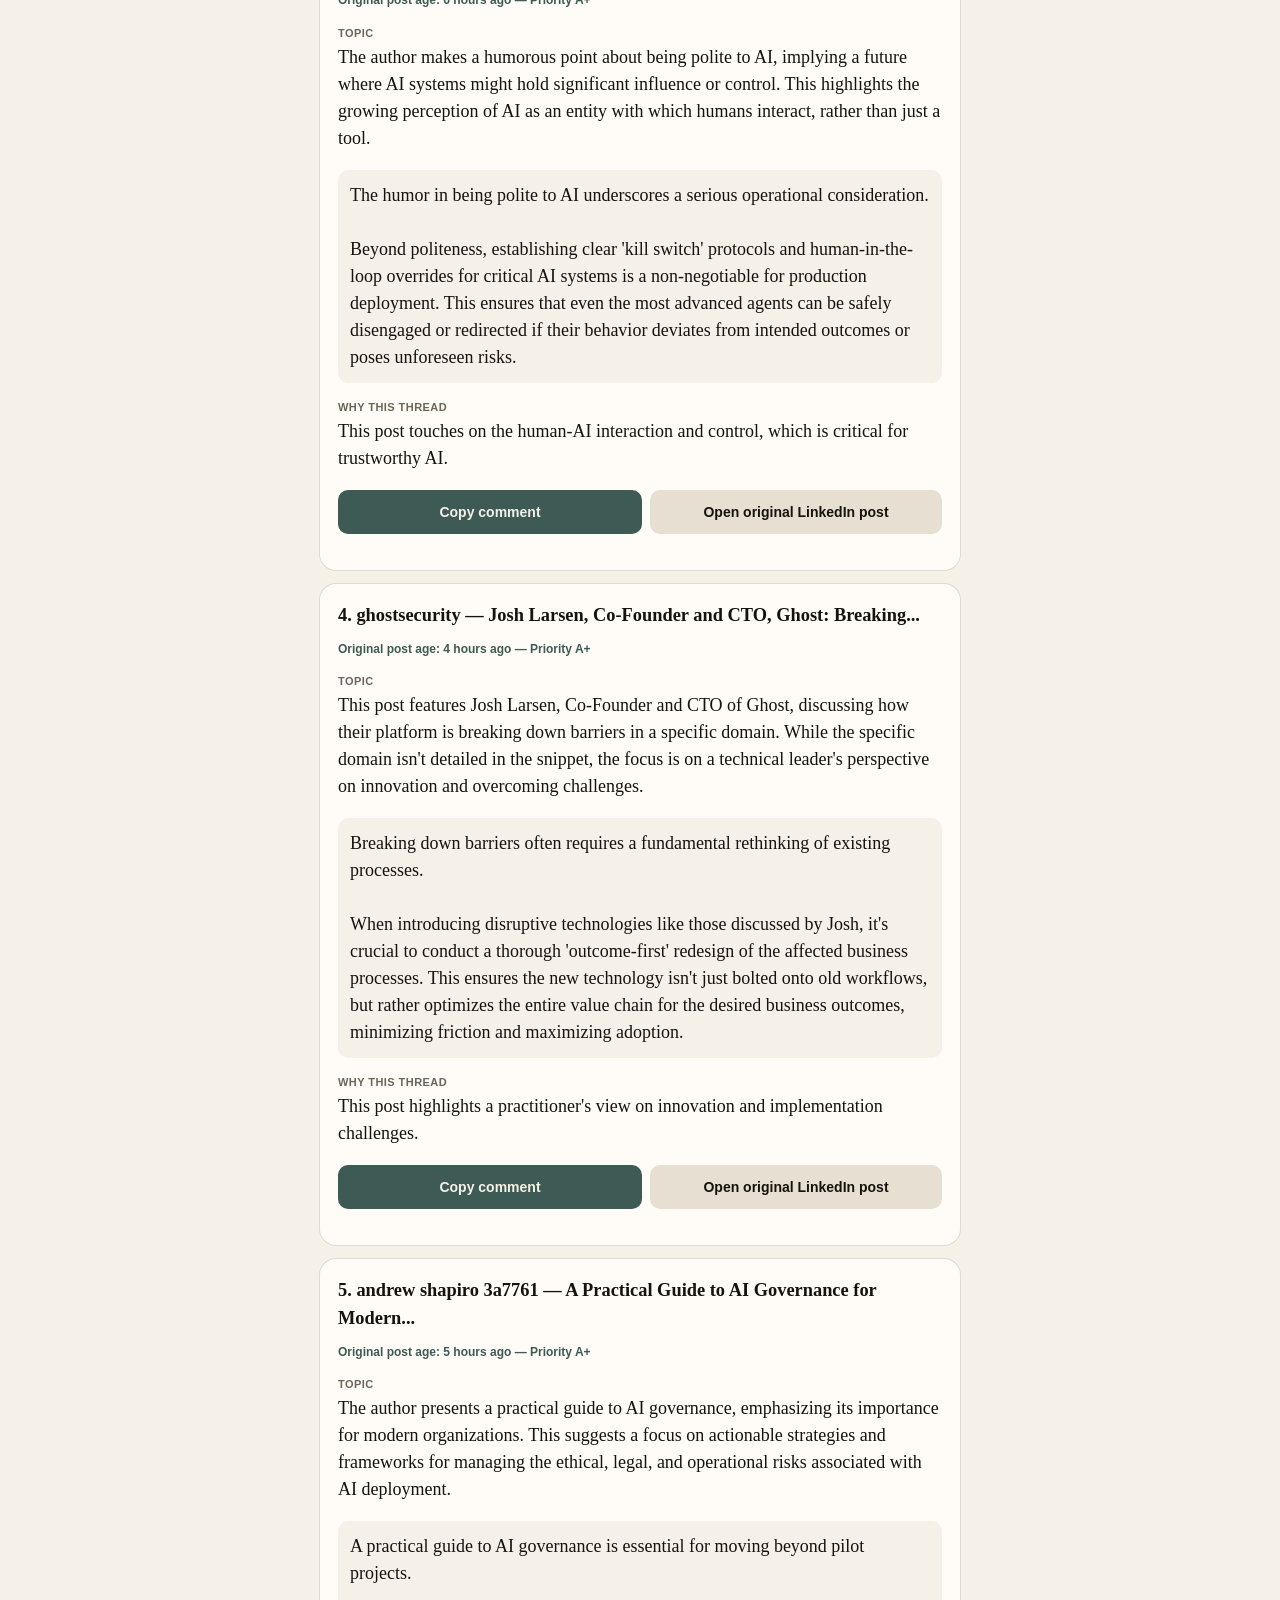
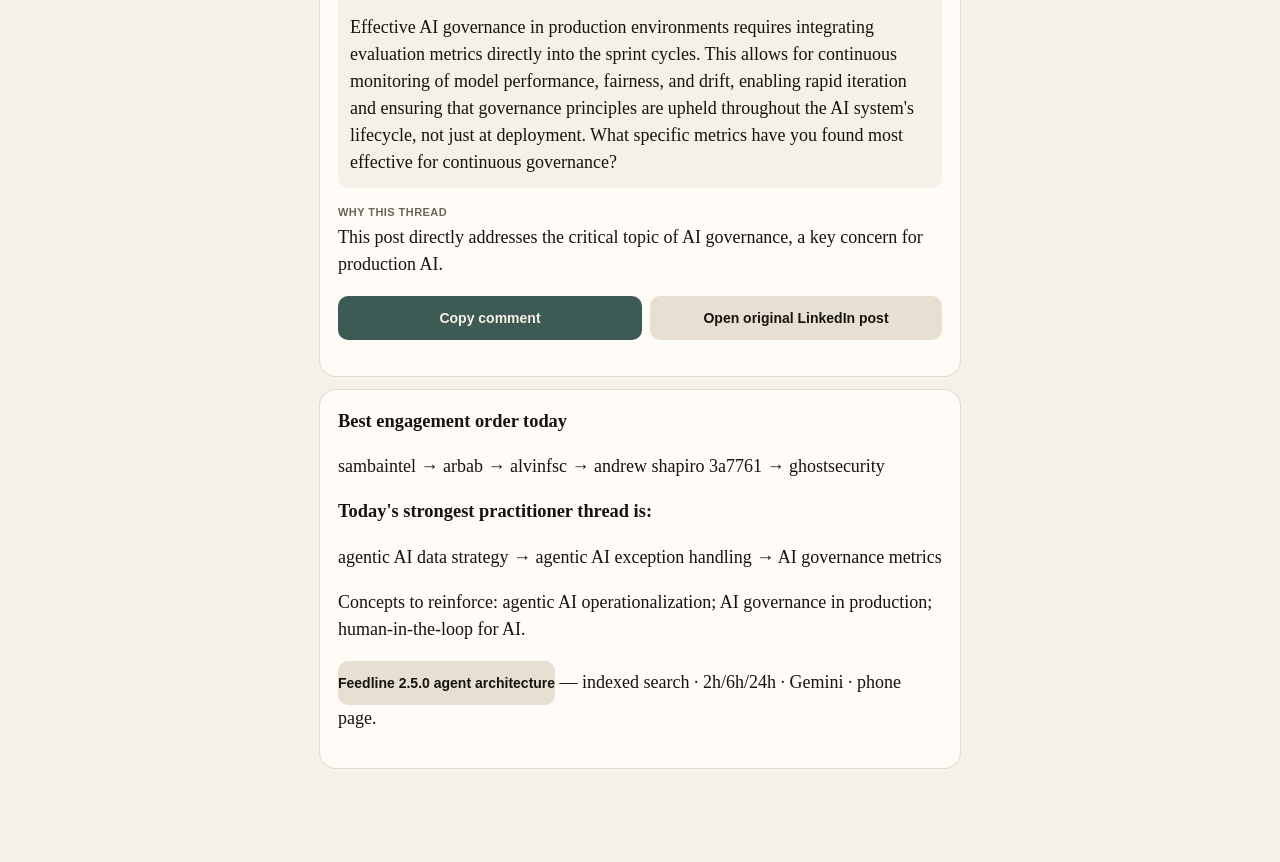
==== commit bb3d46ce: "briefing 2026-09-11" ====
--- a/docs/index.html
+++ b/docs/index.html
@@ -3,7 +3,7 @@
 <head>
   <meta charset="utf-8"/>
   <meta name="viewport" content="width=device-width, initial-scale=1"/>
-  <title>LinkedIn Comment Opportunities — 10 September 2026</title>
+  <title>LinkedIn Comment Opportunities — 11 September 2026</title>
   <style>
     :root { --bg:#f6f1e8; --ink:#16130f; --muted:#6b6459; --card:#fffcf7; --accent:#3d5a54; --line:rgba(22,19,15,.1); }
     * { box-sizing: border-box; }
@@ -26,84 +26,84 @@
 <body>
 <main>
   <div class="kicker">Feedline</div>
-  <h1>LinkedIn Comment Opportunities — 10 September 2026</h1>
-  <p class="lede">Today's search produced 5 strong originals inside 2 hours. Final set is the top 5.</p>
+  <h1>LinkedIn Comment Opportunities — 11 September 2026</h1>
+  <p class="lede">Today's search produced 5 strong originals inside 24h. Final set is the top 5.</p>
   <section class="item">
-  <h2>1. shellydemottekramer — Does deploying more AI agents mean you're more 'AI-driven'?</h2>
-  <p class="pri">Original post age: 1 hours ago — Priority A+</p>
-  <p class="topic"><strong>Topic</strong> Shelly DeMotte Kramer argues that simply deploying more AI agents does not equate to being 'AI-driven.' True AI-driven transformation involves a fundamental shift in business processes, leadership mindset, and a strategic focus on how AI enhances human capabilities, rather than just automating tasks.</p>
-  <blockquote>Your point about AI-driven transformation being more than just agent deployment is critical.<br/><br/>Many organizations are still in the pilot phase, and the leap to production-grade AI requires a clear outcome-first redesign of workflows. Without this, agents become isolated tools rather than integrated components of a new operating model.</blockquote>
-  <p class="why"><strong>Why this thread</strong> This post directly addresses the distinction between superficial AI adoption and true operational integration.</p>
-  <p class="note">My #1 recommendation today: Focus on this one first.</p>
+  <h2>1. sambaintel — How Has Your Data Strategy Changed With Agentic AI at Your...</h2>
+  <p class="pri">Original post age: 3 hours ago — Priority A+</p>
+  <p class="topic"><strong>Topic</strong> The author asks how data strategies are evolving to accommodate agentic AI, implying a shift in how organizations manage and leverage their data for autonomous AI systems. This suggests a need to rethink data collection, storage, and processing in the context of AI agents that can act independently.</p>
+  <blockquote>The shift to agentic AI fundamentally changes data strategy requirements.<br/><br/>For agentic systems, the data strategy must account for not just the input and output, but also the intermediate states and decision-making processes of the agents. This demands a robust logging and observability framework to understand agent behavior and ensure alignment with organizational goals, especially when agents operate autonomously in production environments.</blockquote>
+  <p class="why"><strong>Why this thread</strong> This thread directly addresses the operational impact of agentic AI on foundational enterprise capabilities.</p>
+  <p class="note">My #1 recommendation today...</p>
   <p class="row">
-    <button type="button" data-copy="Your point about AI-driven transformation being more than just agent deployment is critical.
+    <button type="button" data-copy="The shift to agentic AI fundamentally changes data strategy requirements.
 
-Many organizations are still in the pilot phase, and the leap to production-grade AI requires a clear outcome-first redesign of workflows. Without this, agents become isolated tools rather than integrated components of a new operating model.">Copy comment</button>
-    <a href="https://www.linkedin.com/posts/shellydemottekramer_does-deploying-more-ai-agents-mean-youre-activity-7503823463376142336-B9sb" target="_blank" rel="noreferrer">Open original LinkedIn post</a>
+For agentic systems, the data strategy must account for not just the input and output, but also the intermediate states and decision-making processes of the agents. This demands a robust logging and observability framework to understand agent behavior and ensure alignment with organizational goals, especially when agents operate autonomously in production environments.">Copy comment</button>
+    <a href="https://www.linkedin.com/posts/sambaintel_how-has-your-data-strategy-changed-with-agentic-activity-7503943135480295424-M1uu" target="_blank" rel="noreferrer">Open original LinkedIn post</a>
   </p>
 </section>
 <section class="item">
-  <h2>2. lewiswalkerai — The fastest way to find high-value AI use cases</h2>
+  <h2>2. arbab — Agentic AI feels new, but many of the ideas...</h2>
   <p class="pri">Original post age: 4 hours ago — Priority A+</p>
-  <p class="topic"><strong>Topic</strong> Lewis Walker highlights that certain enterprise AI, agentic AI, and AI agent use cases consistently deliver value across industries. He suggests focusing on these proven patterns to quickly identify high-value applications, rather than starting from scratch with every potential AI project.</p>
-  <blockquote>Identifying consistently high-value AI use cases is a pragmatic approach to adoption.<br/><br/>When evaluating these patterns, it's essential to verify the business state readiness for each. A technically sound use case might fail if the underlying data quality, process maturity, or organizational change management capabilities are not yet in place.</blockquote>
-  <p class="why"><strong>Why this thread</strong> This post offers a practical, operator-grade method for prioritizing AI initiatives.</p>
+  <p class="topic"><strong>Topic</strong> The author argues that while agentic AI appears novel, its underlying principles are rooted in existing concepts. They suggest that many of the challenges and solutions for agentic AI can be informed by prior work in areas like distributed systems and autonomous agents.</p>
+  <blockquote>You're right that agentic AI builds on established concepts.<br/><br/>One critical aspect from prior autonomous systems that applies here is the need for clear exception handling and recovery mechanisms. When agents operate with a degree of autonomy, defining the boundaries of their decision-making and establishing protocols for human intervention when those boundaries are exceeded is paramount for production stability.</blockquote>
+  <p class="why"><strong>Why this thread</strong> This post provides a practical, grounded perspective on agentic AI development.</p>
   
   <p class="row">
-    <button type="button" data-copy="Identifying consistently high-value AI use cases is a pragmatic approach to adoption.
+    <button type="button" data-copy="You're right that agentic AI builds on established concepts.
 
-When evaluating these patterns, it's essential to verify the business state readiness for each. A technically sound use case might fail if the underlying data quality, process maturity, or organizational change management capabilities are not yet in place.">Copy comment</button>
-    <a href="https://www.linkedin.com/posts/lewiswalkerai_the-fastest-way-to-find-high-value-ai-use-activity-7503784532777725953-WVDF" target="_blank" rel="noreferrer">Open original LinkedIn post</a>
+One critical aspect from prior autonomous systems that applies here is the need for clear exception handling and recovery mechanisms. When agents operate with a degree of autonomy, defining the boundaries of their decision-making and establishing protocols for human intervention when those boundaries are exceeded is paramount for production stability.">Copy comment</button>
+    <a href="https://www.linkedin.com/posts/arbab_agentic-ai-feels-new-but-many-of-the-ideas-activity-7503928267016527873-dDoA" target="_blank" rel="noreferrer">Open original LinkedIn post</a>
   </p>
 </section>
 <section class="item">
-  <h2>3. anujain x — Agentic AI</h2>
-  <p class="pri">Original post age: 2 hours ago — Priority A+</p>
-  <p class="topic"><strong>Topic</strong> Anujain X's post discusses the concept of agentic AI, emphasizing its ability to perform complex tasks autonomously by breaking them down into sub-tasks, making decisions, and executing actions. This represents a shift from simple automation to more intelligent, self-directed systems.</p>
-  <blockquote>The autonomous decision-making aspect of agentic AI is a significant operational shift.<br/><br/>For production deployment, defining clear exception rights and fallback mechanisms for these agents is paramount. Understanding when and how a human operator can intervene, or when the agent should escalate, is crucial for maintaining control and trust in the system.</blockquote>
-  <p class="why"><strong>Why this thread</strong> This post provides a concise definition of agentic AI, a key emerging technology.</p>
+  <h2>3. alvinfsc — That's why I'm always very polite when I...</h2>
+  <p class="pri">Original post age: 6 hours ago — Priority A+</p>
+  <p class="topic"><strong>Topic</strong> The author makes a humorous point about being polite to AI, implying a future where AI systems might hold significant influence or control. This highlights the growing perception of AI as an entity with which humans interact, rather than just a tool.</p>
+  <blockquote>The humor in being polite to AI underscores a serious operational consideration.<br/><br/>Beyond politeness, establishing clear 'kill switch' protocols and human-in-the-loop overrides for critical AI systems is a non-negotiable for production deployment. This ensures that even the most advanced agents can be safely disengaged or redirected if their behavior deviates from intended outcomes or poses unforeseen risks.</blockquote>
+  <p class="why"><strong>Why this thread</strong> This post touches on the human-AI interaction and control, which is critical for trustworthy AI.</p>
   
   <p class="row">
-    <button type="button" data-copy="The autonomous decision-making aspect of agentic AI is a significant operational shift.
+    <button type="button" data-copy="The humor in being polite to AI underscores a serious operational consideration.
 
-For production deployment, defining clear exception rights and fallback mechanisms for these agents is paramount. Understanding when and how a human operator can intervene, or when the agent should escalate, is crucial for maintaining control and trust in the system.">Copy comment</button>
-    <a href="https://www.linkedin.com/posts/anujain-x_agentic-ai-activity-7503807621104050178-dHHJ" target="_blank" rel="noreferrer">Open original LinkedIn post</a>
+Beyond politeness, establishing clear 'kill switch' protocols and human-in-the-loop overrides for critical AI systems is a non-negotiable for production deployment. This ensures that even the most advanced agents can be safely disengaged or redirected if their behavior deviates from intended outcomes or poses unforeseen risks.">Copy comment</button>
+    <a href="https://www.linkedin.com/posts/alvinfsc_thats-why-im-always-very-polite-when-i-activity-7503905161120174082-_Y_7" target="_blank" rel="noreferrer">Open original LinkedIn post</a>
   </p>
 </section>
 <section class="item">
-  <h2>4. digitalprocessarchitect — Enterprise Agentic AI needs a roadmap</h2>
-  <p class="pri">Original post age: 2 hours ago — Priority A+</p>
-  <p class="topic"><strong>Topic</strong> Digital Process Architect argues that simply giving an LLM access to tools does not create a production-ready agent. Real enterprise value from agentic AI emerges when a comprehensive roadmap integrates business goals with robust monitoring, governance, and human-in-the-loop processes.</p>
-  <blockquote>Your point that an LLM with tools isn't a production-ready agent is spot on.<br/><br/>This roadmap must include a clear strategy for continuous evaluation within the sprint cycle. Integrating agent performance metrics and user feedback directly into development iterations ensures that the agent evolves in alignment with business outcomes and operational realities.</blockquote>
-  <p class="why"><strong>Why this thread</strong> This post highlights the critical need for a structured approach to agentic AI deployment.</p>
+  <h2>4. ghostsecurity — Josh Larsen, Co-Founder and CTO, Ghost: Breaking...</h2>
+  <p class="pri">Original post age: 4 hours ago — Priority A+</p>
+  <p class="topic"><strong>Topic</strong> This post features Josh Larsen, Co-Founder and CTO of Ghost, discussing how their platform is breaking down barriers in a specific domain. While the specific domain isn't detailed in the snippet, the focus is on a technical leader's perspective on innovation and overcoming challenges.</p>
+  <blockquote>Breaking down barriers often requires a fundamental rethinking of existing processes.<br/><br/>When introducing disruptive technologies like those discussed by Josh, it's crucial to conduct a thorough 'outcome-first' redesign of the affected business processes. This ensures the new technology isn't just bolted onto old workflows, but rather optimizes the entire value chain for the desired business outcomes, minimizing friction and maximizing adoption.</blockquote>
+  <p class="why"><strong>Why this thread</strong> This post highlights a practitioner's view on innovation and implementation challenges.</p>
   
   <p class="row">
-    <button type="button" data-copy="Your point that an LLM with tools isn't a production-ready agent is spot on.
+    <button type="button" data-copy="Breaking down barriers often requires a fundamental rethinking of existing processes.
 
-This roadmap must include a clear strategy for continuous evaluation within the sprint cycle. Integrating agent performance metrics and user feedback directly into development iterations ensures that the agent evolves in alignment with business outcomes and operational realities.">Copy comment</button>
-    <a href="https://www.linkedin.com/posts/digitalprocessarchitect_enterprise-agentic-ai-needs-a-roadmap-giving-activity-7503806762509086720-ukoe" target="_blank" rel="noreferrer">Open original LinkedIn post</a>
+When introducing disruptive technologies like those discussed by Josh, it's crucial to conduct a thorough 'outcome-first' redesign of the affected business processes. This ensures the new technology isn't just bolted onto old workflows, but rather optimizes the entire value chain for the desired business outcomes, minimizing friction and maximizing adoption.">Copy comment</button>
+    <a href="https://www.linkedin.com/posts/ghostsecurity_josh-larsen-co-founder-and-cto-ghost-breaking-activity-7503935878248185857-AEoT" target="_blank" rel="noreferrer">Open original LinkedIn post</a>
   </p>
 </section>
 <section class="item">
-  <h2>5. prashantrathi1 — GenAI gets expensive long before the model...</h2>
-  <p class="pri">Original post age: 3 hours ago — Priority A+</p>
-  <p class="topic"><strong>Topic</strong> Prashant Rathi highlights that the cost of GenAI initiatives often escalates significantly well before model development, due to expenses in data preparation, infrastructure setup, and talent acquisition. He emphasizes that the 'hidden' costs preceding the model itself are substantial.</p>
-  <blockquote>Your observation about GenAI costs escalating before model development is often overlooked.<br/><br/>This underscores the need for a 'kill switch' strategy from the outset. Defining clear, measurable thresholds for project viability and having a pre-agreed plan to pivot or terminate initiatives that don't meet these early indicators can prevent significant sunk costs.</blockquote>
-  <p class="why"><strong>Why this thread</strong> This post addresses the practical financial realities of GenAI projects, which is crucial for operational planning.</p>
+  <h2>5. andrew shapiro 3a7761 — A Practical Guide to AI Governance for Modern...</h2>
+  <p class="pri">Original post age: 5 hours ago — Priority A+</p>
+  <p class="topic"><strong>Topic</strong> The author presents a practical guide to AI governance, emphasizing its importance for modern organizations. This suggests a focus on actionable strategies and frameworks for managing the ethical, legal, and operational risks associated with AI deployment.</p>
+  <blockquote>A practical guide to AI governance is essential for moving beyond pilot projects.<br/><br/>Effective AI governance in production environments requires integrating evaluation metrics directly into the sprint cycles. This allows for continuous monitoring of model performance, fairness, and drift, enabling rapid iteration and ensuring that governance principles are upheld throughout the AI system's lifecycle, not just at deployment. What specific metrics have you found most effective for continuous governance?</blockquote>
+  <p class="why"><strong>Why this thread</strong> This post directly addresses the critical topic of AI governance, a key concern for production AI.</p>
   
   <p class="row">
-    <button type="button" data-copy="Your observation about GenAI costs escalating before model development is often overlooked.
+    <button type="button" data-copy="A practical guide to AI governance is essential for moving beyond pilot projects.
 
-This underscores the need for a 'kill switch' strategy from the outset. Defining clear, measurable thresholds for project viability and having a pre-agreed plan to pivot or terminate initiatives that don't meet these early indicators can prevent significant sunk costs.">Copy comment</button>
-    <a href="https://www.linkedin.com/posts/prashantrathi1_genai-gets-expensive-long-before-the-model-activity-7503800307810922496-iuX4" target="_blank" rel="noreferrer">Open original LinkedIn post</a>
+Effective AI governance in production environments requires integrating evaluation metrics directly into the sprint cycles. This allows for continuous monitoring of model performance, fairness, and drift, enabling rapid iteration and ensuring that governance principles are upheld throughout the AI system's lifecycle, not just at deployment. What specific metrics have you found most effective for continuous governance?">Copy comment</button>
+    <a href="https://www.linkedin.com/posts/andrew-shapiro-3a7761_a-practical-guide-to-ai-governance-for-modern-activity-7503916763051429888-_5Eh" target="_blank" rel="noreferrer">Open original LinkedIn post</a>
   </p>
 </section>
   <section class="item">
     <h2>Best engagement order today</h2>
-    <p>shellydemottekramer → digitalprocessarchitect → anujain x → lewiswalkerai → prashantrathi1</p>
+    <p>sambaintel → arbab → alvinfsc → andrew shapiro 3a7761 → ghostsecurity</p>
     <h2>Today's strongest practitioner thread is:</h2>
-    <p>AI-driven transformation → Agentic AI roadmap → Agentic AI operationalization</p>
-    <p>Concepts to reinforce: AI-driven transformation; Agentic AI roadmap; Operationalizing AI agents; Cost management in GenAI.</p>
+    <p>agentic AI data strategy → agentic AI exception handling → AI governance metrics</p>
+    <p>Concepts to reinforce: agentic AI operationalization; AI governance in production; human-in-the-loop for AI.</p>
     <p class="lede"><a href="./agent.html">Feedline 2.5.0 agent architecture</a> — indexed search · 2h/6h/24h · Gemini · phone page.</p>
   </section>
 </main>
